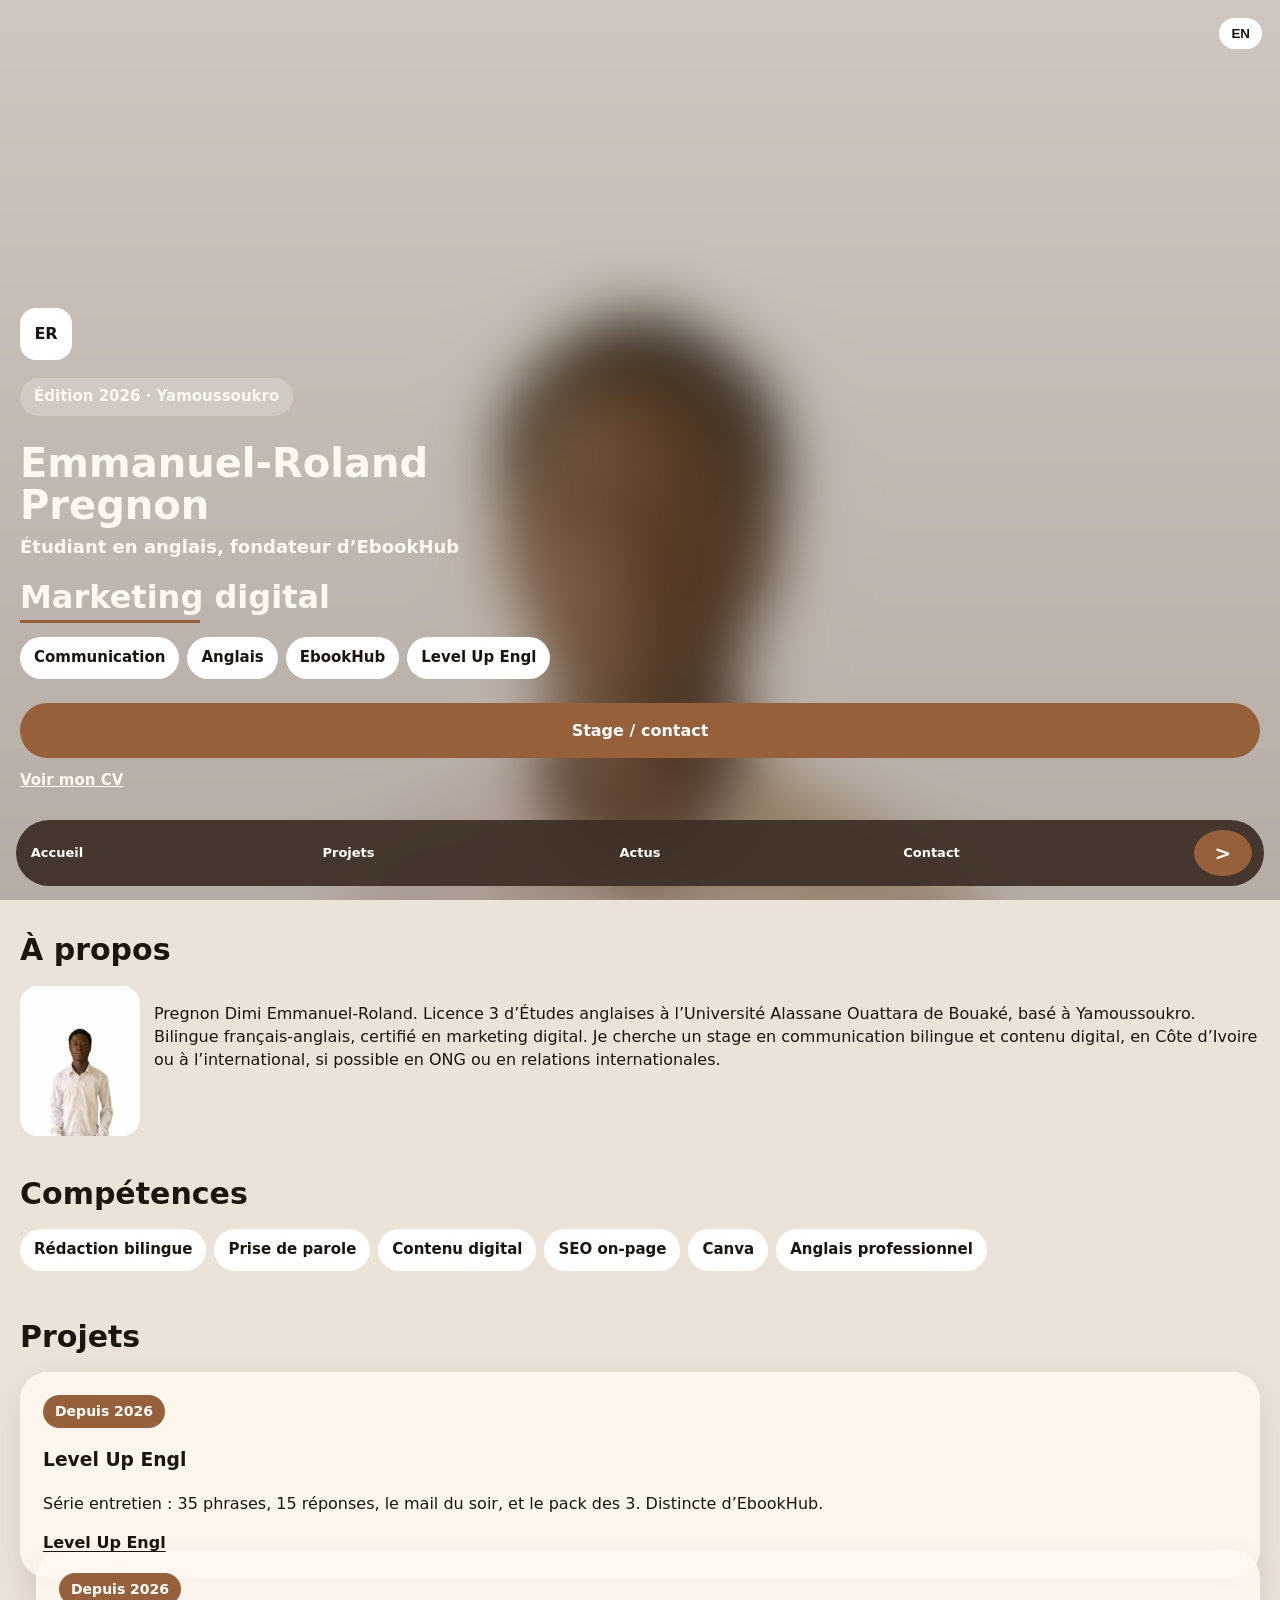
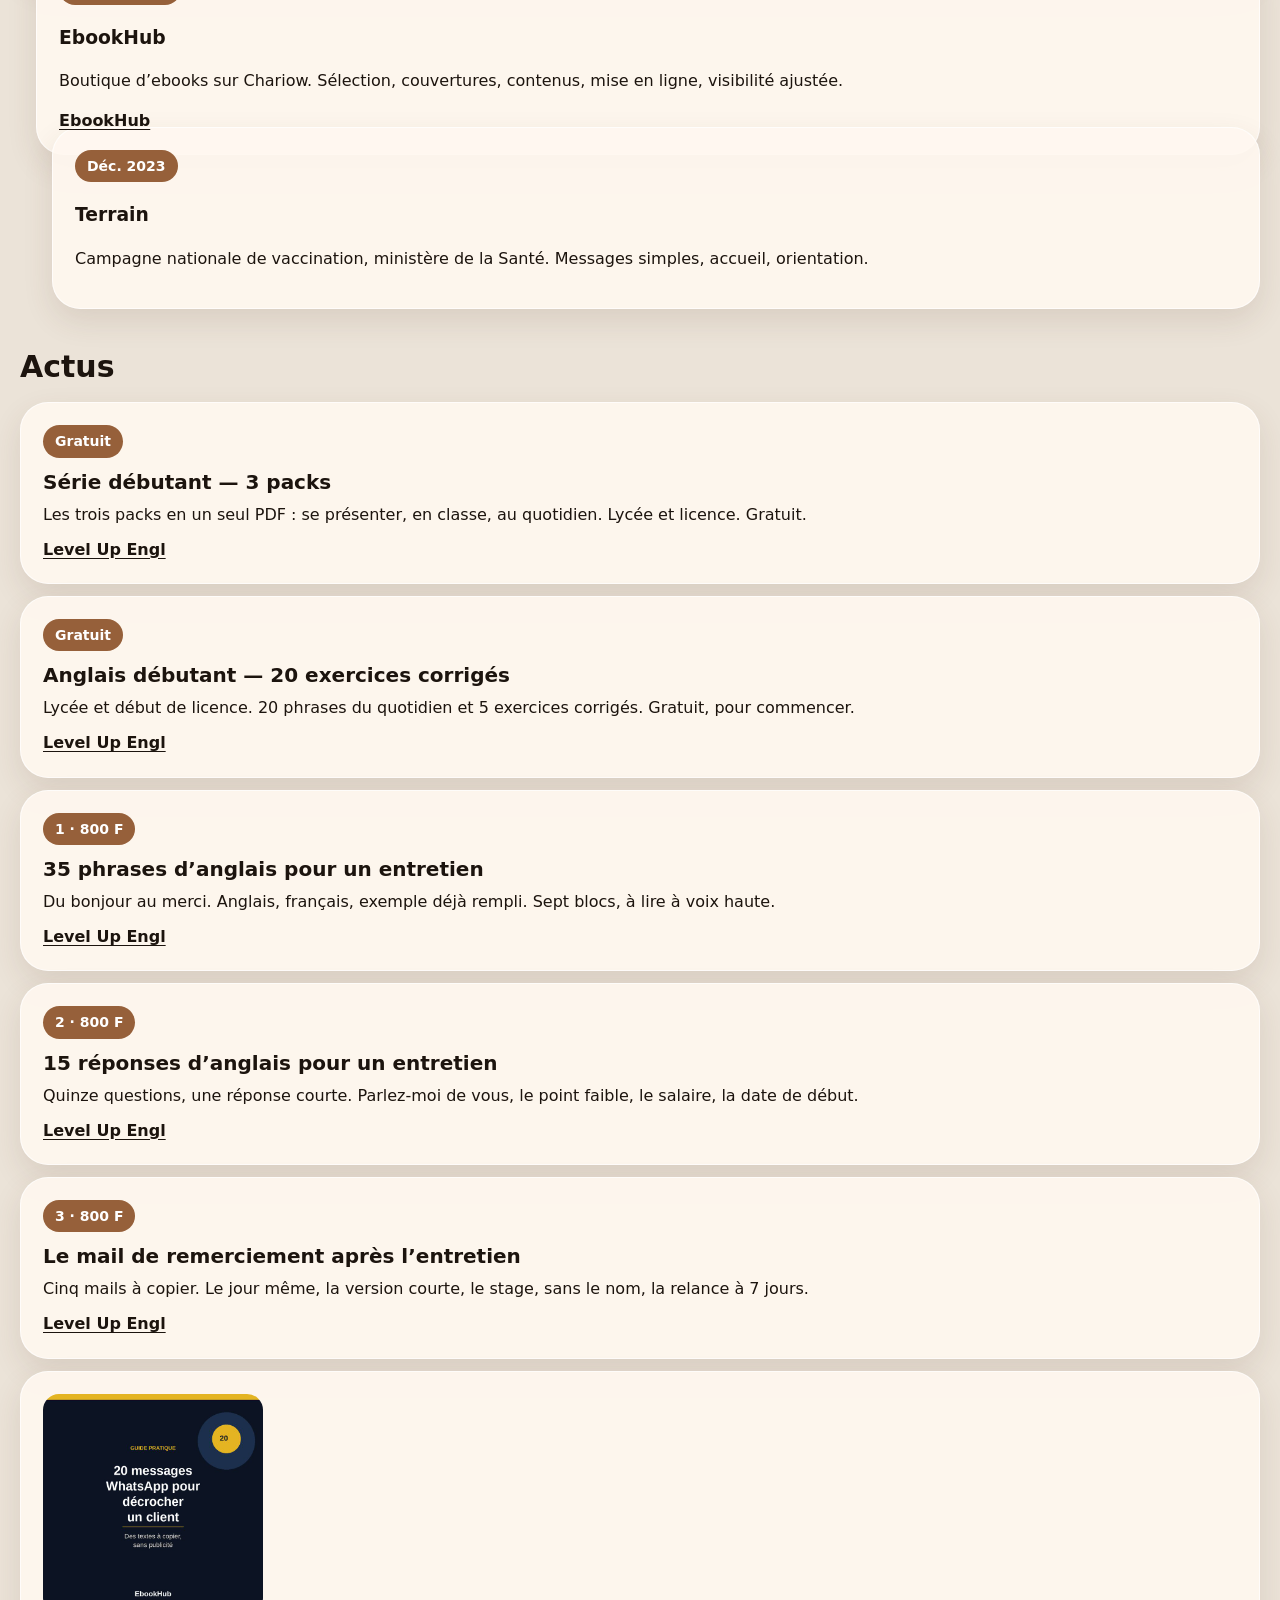
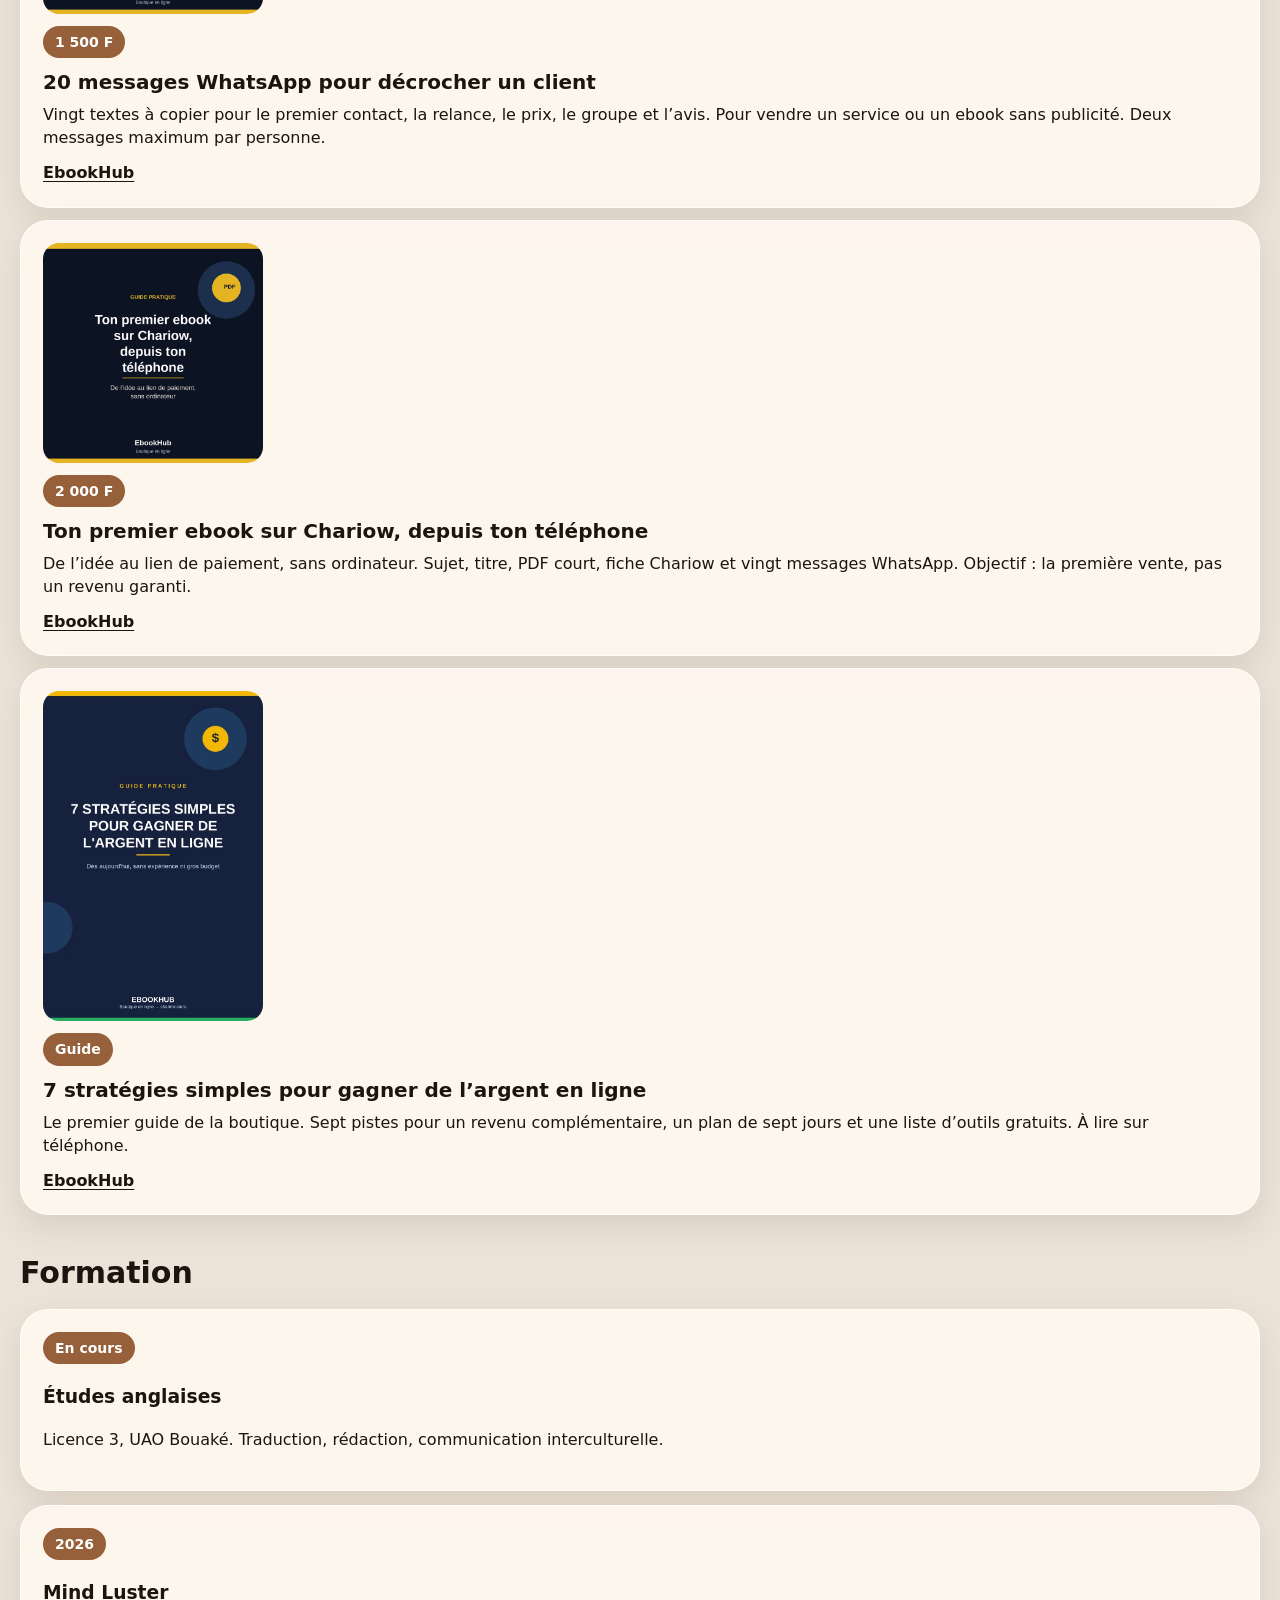
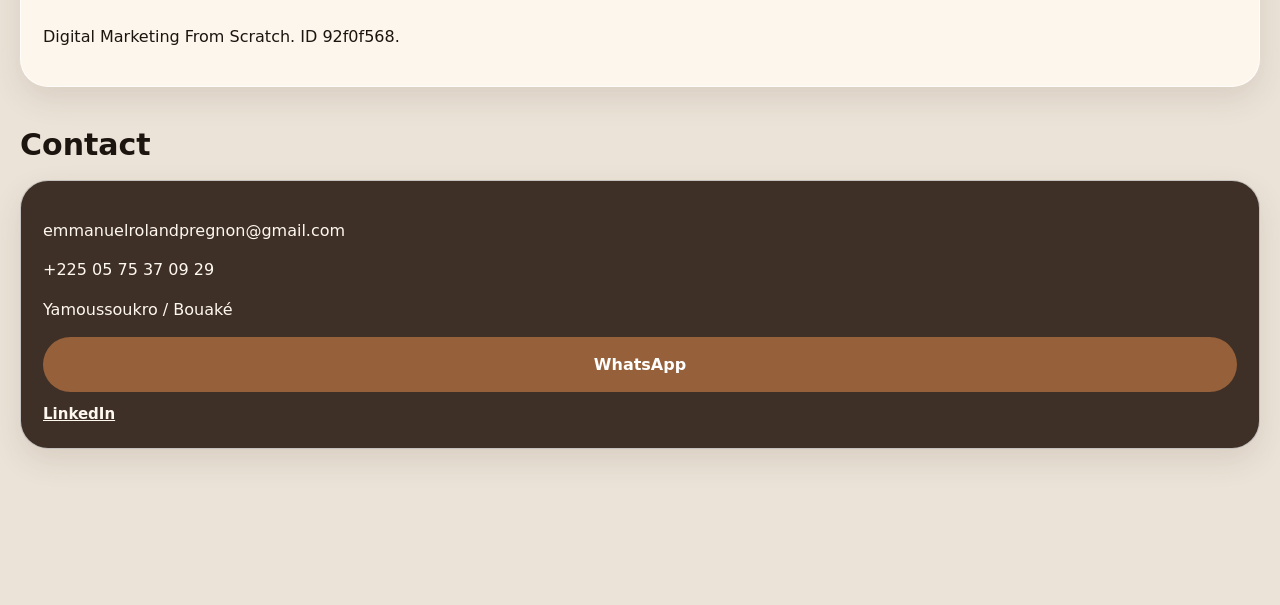
==== index.html @ 0d531776 "Carte de partage 1200x630 pour WhatsApp et LinkedIn." ====
<!DOCTYPE html>
<html lang="fr" data-lang="fr">
<head>
<meta charset="utf-8">
<meta name="viewport" content="width=device-width, initial-scale=1">
<title>Emmanuel-Roland Pregnon | Communication et marketing digital</title>
<meta name="description" content="Étudiant en anglais à Bouaké, basé à Yamoussoukro. Communication bilingue, marketing digital, EbookHub et Level Up Engl.">
<link rel="canonical" href="https://emmanuelrolandpregnon-design.github.io/">
<meta name="robots" content="index,follow">
<meta name="theme-color" content="#96603a">
<link rel="icon" href="favicon.svg" type="image/svg+xml">
<meta property="og:type" content="website">
<meta property="og:url" content="https://emmanuelrolandpregnon-design.github.io/">
<meta property="og:title" content="Emmanuel-Roland Pregnon | Communication et marketing digital">
<meta property="og:description" content="Étudiant en anglais, fondateur d’EbookHub. Level Up Engl, anglais pour l’entretien.">
<meta property="og:image" content="https://emmanuelrolandpregnon-design.github.io/media/og.jpg">
<meta property="og:image:width" content="1200">
<meta property="og:image:height" content="630">
<meta name="twitter:card" content="summary_large_image">
<meta name="twitter:title" content="Emmanuel-Roland Pregnon | Communication et marketing digital">
<meta name="twitter:description" content="Étudiant en anglais, fondateur d’EbookHub. Level Up Engl, anglais pour l’entretien.">
<meta name="twitter:image" content="https://emmanuelrolandpregnon-design.github.io/media/og.jpg">
<link rel="preload" as="image" href="media/hero.webp">
<style>
:root{--ink:#1c140e;--cream:#fff8f0;--paper:#ebe3d8;--copper:#96603a;--glass:rgba(255,248,240,.9)}
*{box-sizing:border-box}
html{scroll-behavior:smooth}
body{margin:0;font-family:system-ui,sans-serif;background:var(--paper);color:var(--ink);line-height:1.45}
img{max-width:100%;display:block}
a{color:inherit}
.hero{min-height:100svh;position:relative;display:flex;align-items:flex-end;padding:28px 20px 108px;color:var(--cream);overflow:hidden}
.hero-bg{position:absolute;inset:0;background:url(media/hero.webp) center 20%/cover no-repeat;filter:blur(10px);transform:scale(1.08)}
.hero-bg:after{content:"";position:absolute;inset:0;background:linear-gradient(180deg,rgba(120,96,74,.35),rgba(90,70,54,.45))}
.hero-inner{position:relative;z-index:1;width:100%}
.mark{width:52px;height:52px;border-radius:16px;background:#fff;color:var(--ink);display:grid;place-items:center;font-weight:700}
.kicker{display:inline-block;margin:18px 0;padding:8px 14px;border-radius:999px;background:rgba(255,255,255,.22);font-size:15px;font-weight:650}
h1{font-size:40px;line-height:1.05;margin:8px 0}
.sub{font-size:18px;font-weight:650;margin:8px 0 0}
.word{font-size:32px;font-weight:750;min-height:42px;margin:14px 0}
.chips{display:flex;gap:8px;overflow:auto;padding-bottom:8px}
.chip{background:#fff;color:var(--ink);border-radius:999px;padding:10px 14px;font-size:15px;font-weight:700;white-space:nowrap}
.actions{display:flex;gap:10px;margin-top:16px}
.btn{flex:1;text-align:center;text-decoration:none;border-radius:999px;padding:16px 12px;font-weight:750;font-size:16px}
.btn-copper{background:var(--copper);color:#fff}
.btn-white{background:#fff;color:var(--ink)}
.quiet{display:inline-block;margin-top:12px;color:inherit;font-weight:650;font-size:15px}
.nav{position:fixed;left:16px;right:16px;bottom:14px;z-index:5;display:flex;align-items:center;justify-content:space-between;background:rgba(62,48,38,.94);color:#fff;border-radius:999px;padding:10px 12px}
.nav a{color:#fff;text-decoration:none;font-size:13px;font-weight:700;text-align:center;min-width:58px}
.nav .go{width:46px;height:46px;border-radius:50%;background:var(--copper);display:grid;place-items:center;color:#fff;text-decoration:none;font-size:20px}
main{padding:28px 20px 120px}
section{margin-bottom:36px}
h2{font-size:30px;margin:0 0 14px}
.about{display:grid;grid-template-columns:120px 1fr;gap:14px;align-items:start}
.about img{width:120px;height:150px;object-fit:cover;object-position:center top;border-radius:18px;background:#fff}
.card{background:var(--glass);border:1px solid rgba(255,255,255,.7);border-radius:28px;padding:22px;box-shadow:0 12px 30px rgba(90,60,40,.12);margin-top:14px}
.tag{display:inline-block;background:var(--copper);color:#fff;border-radius:999px;padding:6px 12px;font-size:14px;font-weight:700}
.stack{position:relative}
.stack .card:nth-child(2){margin-top:-28px;margin-left:16px}
.stack .card:nth-child(3){margin-top:-28px;margin-left:32px}
.lang{position:absolute;top:18px;right:18px;z-index:2;background:#fff;color:var(--ink);border:0;border-radius:999px;padding:8px 12px;font-weight:750}
.en{display:none}
[data-lang="en"] .fr{display:none}
[data-lang="en"] .en{display:inline}
.news{display:flex;flex-direction:column;gap:12px}
.news article{margin-top:0}
.news h3{margin:10px 0 6px;font-size:20px}
.news p{margin:0 0 12px}
.news img{width:100%;max-width:220px;border-radius:16px;margin-bottom:12px}
.price{font-weight:750}
.link{font-weight:750;text-underline-offset:3px}
@media (prefers-reduced-motion:no-preference){
.rise{animation:rise .9s ease both}
.d1{animation-delay:.15s}.d2{animation-delay:.4s}.d3{animation-delay:.7s}.d4{animation-delay:.95s}
.kicker{animation:float 3.2s ease-in-out infinite}
.word{animation:swap 9s infinite}
.word:after{content:"";display:block;height:3px;width:0;background:var(--copper);animation:line .9s .8s ease both}
@keyframes rise{from{opacity:0;transform:translateY(28px);filter:blur(6px)}to{opacity:1;transform:none;filter:none}}
@keyframes float{50%{transform:translateY(-6px)}}
@keyframes line{to{width:180px}}
@keyframes swap{0%,28%{content:normal} }
}
</style>
</head>
<body>
<button class="lang" type="button" id="lang">EN</button>
<header class="hero" id="accueil">
<div class="hero-bg"></div>
<div class="hero-inner">
<div class="mark">ER</div>
<p class="kicker rise">Édition 2026 · Yamoussoukro</p>
<h1 class="rise d1">Emmanuel-Roland<br>Pregnon</h1>
<p class="sub rise d2"><span class="fr">Étudiant en anglais, fondateur d’EbookHub</span><span class="en">English student, founder of EbookHub</span></p>
<p class="word rise d3" id="word">Communication</p>
<div class="chips rise d4">
<span class="chip">Communication</span><span class="chip">Anglais</span><span class="chip">EbookHub</span><span class="chip">Level Up Engl</span>
</div>
<div class="actions">
<a class="btn btn-copper" href="https://wa.me/2250575370929"><span class="fr">Stage / contact</span><span class="en">Internship / contact</span></a>
</div>
<a class="quiet" href="cv.pdf"><span class="fr">Voir mon CV</span><span class="en">See my CV</span></a>
</div>
</header>
<main>
<section id="apropos">
<h2><span class="fr">À propos</span><span class="en">About</span></h2>
<div class="about">
<img src="media/portrait.webp" alt="Emmanuel-Roland Pregnon">
<p><span class="fr">Pregnon Dimi Emmanuel-Roland. Licence 3 d’Études anglaises à l’Université Alassane Ouattara de Bouaké, basé à Yamoussoukro. Bilingue français-anglais, certifié en marketing digital. Je cherche un stage en communication bilingue et contenu digital, en Côte d’Ivoire ou à l’international, si possible en ONG ou en relations internationales.</span><span class="en">L3 English student at Alassane Ouattara University, Bouaké, based in Yamoussoukro. Bilingual in French and English, certified in digital marketing. Seeking an internship in bilingual communication and digital content, in Côte d’Ivoire or abroad, ideally with an NGO or in international relations.</span></p>
</div>
</section>
<section id="competences">
<h2><span class="fr">Compétences</span><span class="en">Skills</span></h2>
<div class="chips">
<span class="chip"><span class="fr">Rédaction bilingue</span><span class="en">Bilingual writing</span></span>
<span class="chip"><span class="fr">Prise de parole</span><span class="en">Public speaking</span></span>
<span class="chip"><span class="fr">Contenu digital</span><span class="en">Digital content</span></span>
<span class="chip">SEO on-page</span>
<span class="chip">Canva</span>
<span class="chip"><span class="fr">Anglais professionnel</span><span class="en">Professional English</span></span>
</div>
</section>
<section id="projets">
<h2><span class="fr">Projets</span><span class="en">Projects</span></h2>
<div class="stack">
<article class="card">
<span class="tag"><span class="fr">Depuis 2026</span><span class="en">Since 2026</span></span>
<h3>Level Up Engl</h3>
<p><span class="fr">Série entretien : 35 phrases, 15 réponses, le mail du soir, et le pack des 3. Distincte d’EbookHub.</span><span class="en">English shop on Chariow. Interview phrases, PDF books, exercises. Separate from EbookHub.</span></p>
<a class="link" href="https://qxziykmr.mychariow.shop">Level Up Engl</a>
</article>
<article class="card">
<span class="tag"><span class="fr">Depuis 2026</span><span class="en">Since 2026</span></span>
<h3>EbookHub</h3>
<p><span class="fr">Boutique d’ebooks sur Chariow. Sélection, couvertures, contenus, mise en ligne, visibilité ajustée.</span><span class="en">Ebook shop on Chariow. Selection, covers, content, publishing, and adjusted visibility.</span></p>
<a class="link" href="https://bfgwdjfx.mychariow.shop">EbookHub</a>
</article>
<article class="card">
<span class="tag"><span class="fr">Déc. 2023</span><span class="en">Dec. 2023</span></span>
<h3><span class="fr">Terrain</span><span class="en">Field work</span></h3>
<p><span class="fr">Campagne nationale de vaccination, ministère de la Santé. Messages simples, accueil, orientation.</span><span class="en">National vaccination campaign, Ministry of Health. Simple messages, welcome, and guidance.</span></p>
</article>
</div>
</section>
<section id="hub">
<h2><span class="fr">Actus</span><span class="en">News</span></h2>
<div class="news">
<article class="card">
<span class="tag">Gratuit</span>
<h3>Série débutant — 3 packs</h3>
<p><span class="fr">Les trois packs en un seul PDF : se présenter, en classe, au quotidien. Lycée et licence. Gratuit.</span><span class="en">The three packs in one PDF: introducing yourself, in class, everyday English. High school and university. Free.</span></p>
<a class="link" href="https://qxziykmr.mychariow.shop">Level Up Engl</a>
</article>
<article class="card">
<span class="tag">Gratuit</span>
<h3>Anglais débutant — 20 exercices corrigés</h3>
<p><span class="fr">Lycée et début de licence. 20 phrases du quotidien et 5 exercices corrigés. Gratuit, pour commencer.</span><span class="en">High school and early university. 20 everyday phrases and 5 corrected exercises. Free, to start.</span></p>
<a class="link" href="https://qxziykmr.mychariow.shop">Level Up Engl</a>
</article>
<article class="card">
<span class="tag">1 · 800 F</span>
<h3>35 phrases d’anglais pour un entretien</h3>
<p><span class="fr">Du bonjour au merci. Anglais, français, exemple déjà rempli. Sept blocs, à lire à voix haute.</span><span class="en">From hello to thank you. English, French, and a filled-in example. Seven blocks, to read aloud.</span></p>
<a class="link" href="https://qxziykmr.mychariow.shop">Level Up Engl</a>
</article>
<article class="card">
<span class="tag">2 · 800 F</span>
<h3>15 réponses d’anglais pour un entretien</h3>
<p><span class="fr">Quinze questions, une réponse courte. Parlez-moi de vous, le point faible, le salaire, la date de début.</span><span class="en">Fifteen questions, one short answer. Tell me about yourself, a weakness, salary, and a start date.</span></p>
<a class="link" href="https://qxziykmr.mychariow.shop">Level Up Engl</a>
</article>
<article class="card">
<span class="tag">3 · 800 F</span>
<h3>Le mail de remerciement après l’entretien</h3>
<p><span class="fr">Cinq mails à copier. Le jour même, la version courte, le stage, sans le nom, la relance à 7 jours.</span><span class="en">Five emails to copy. Same day, short version, internship, no name, follow-up after 7 days.</span></p>
<a class="link" href="https://qxziykmr.mychariow.shop">Level Up Engl</a>
</article>
<article class="card">
<img src="media/actus-messages.jpg" alt="Couverture : 20 messages WhatsApp pour décrocher un client">
<span class="tag">1 500 F</span>
<h3>20 messages WhatsApp pour décrocher un client</h3>
<p><span class="fr">Vingt textes à copier pour le premier contact, la relance, le prix, le groupe et l’avis. Pour vendre un service ou un ebook sans publicité. Deux messages maximum par personne.</span><span class="en">Twenty scripts to copy for the first contact, the follow-up, the price, the group post and the review. For selling a service or an ebook without ads. Two messages per person at most.</span></p>
<a class="link" href="https://bfgwdjfx.mychariow.shop">EbookHub</a>
</article>
<article class="card">
<img src="media/actus-chariow.jpg" alt="Couverture : Ton premier ebook sur Chariow, depuis ton téléphone">
<span class="tag">2 000 F</span>
<h3>Ton premier ebook sur Chariow, depuis ton téléphone</h3>
<p><span class="fr">De l’idée au lien de paiement, sans ordinateur. Sujet, titre, PDF court, fiche Chariow et vingt messages WhatsApp. Objectif : la première vente, pas un revenu garanti.</span><span class="en">From the idea to the payment link, without a computer. Topic, title, short PDF, Chariow page and twenty WhatsApp messages. Goal: the first sale, not a guaranteed income.</span></p>
<a class="link" href="https://bfgwdjfx.mychariow.shop">EbookHub</a>
</article>
<article class="card">
<img src="media/cover.webp" alt="Couverture : 7 stratégies simples pour gagner de l’argent en ligne">
<span class="tag"><span class="fr">Guide</span><span class="en">Guide</span></span>
<h3>7 stratégies simples pour gagner de l’argent en ligne</h3>
<p><span class="fr">Le premier guide de la boutique. Sept pistes pour un revenu complémentaire, un plan de sept jours et une liste d’outils gratuits. À lire sur téléphone.</span><span class="en">The shop’s first guide. Seven paths to a side income, a seven-day plan and a list of free tools. Made to read on a phone.</span></p>
<a class="link" href="https://bfgwdjfx.mychariow.shop">EbookHub</a>
</article>
</div></div>
</section>
<section id="formation">
<h2><span class="fr">Formation</span><span class="en">Education</span></h2>
<article class="card"><span class="tag"><span class="fr">En cours</span><span class="en">Ongoing</span></span><h3><span class="fr">Études anglaises</span><span class="en">English studies</span></h3><p><span class="fr">Licence 3, UAO Bouaké. Traduction, rédaction, communication interculturelle.</span><span class="en">L3, UAO Bouaké. Translation, writing, intercultural communication.</span></p></article>
<article class="card"><span class="tag">2026</span><h3>Mind Luster</h3><p>Digital Marketing From Scratch. ID 92f0f568.</p></article>
</section>
<section id="contact">
<h2>Contact</h2>
<article class="card" style="background:#3e3026;color:#fff8f0">
<p>emmanuelrolandpregnon@gmail.com</p>
<p>+225 05 75 37 09 29</p>
<p>Yamoussoukro / Bouaké</p>
<div class="actions">
<a class="btn btn-copper" href="https://wa.me/2250575370929">WhatsApp</a>
</div>
<a class="quiet" href="https://www.linkedin.com/in/emmanuel-roland-pregnon-a25211440">LinkedIn</a>
</article>
</section>
</main>
<nav class="nav">
<a href="#accueil"><span class="fr">Accueil</span><span class="en">Home</span></a>
<a href="#projets"><span class="fr">Projets</span><span class="en">Projects</span></a>
<a href="#hub"><span class="fr">Actus</span><span class="en">News</span></a>
<a href="#contact">Contact</a>
<a class="go" href="https://wa.me/2250575370929" aria-label="WhatsApp">></a>
</nav>
<script>
const words=["Communication","Marketing digital","Level Up Engl"];
let i=0;
const el=document.getElementById("word");
if(!matchMedia("(prefers-reduced-motion: reduce)").matches){
setInterval(()=>{i=(i+1)%words.length;el.style.opacity=0;el.style.transform="translateY(18px)";setTimeout(()=>{el.textContent=words[i];el.style.opacity=1;el.style.transform="none"},280)},2400);
}
document.getElementById("lang").onclick=()=>{
const en=document.documentElement.dataset.lang==="en";
document.documentElement.dataset.lang=en?"fr":"en";
document.documentElement.lang=en?"fr":"en";
document.getElementById("lang").textContent=en?"EN":"FR";
};
</script>
</body>
</html>
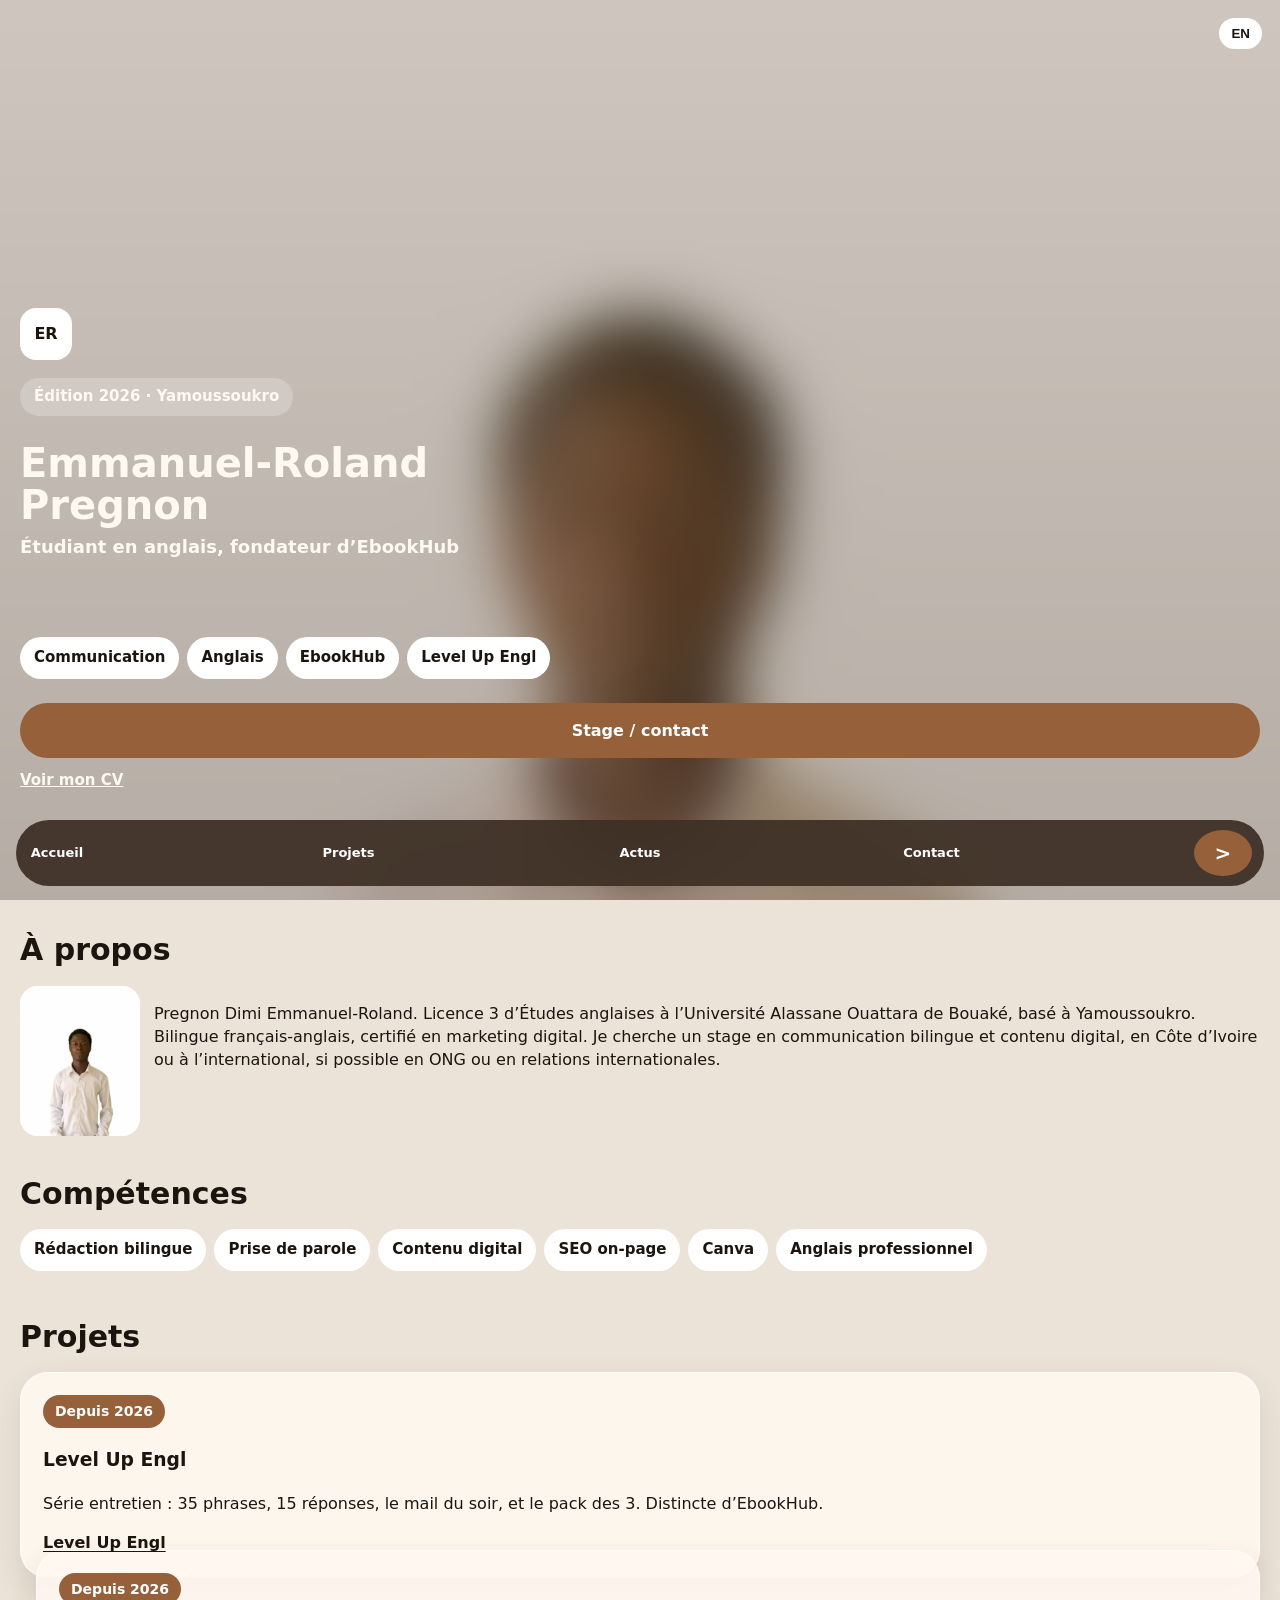
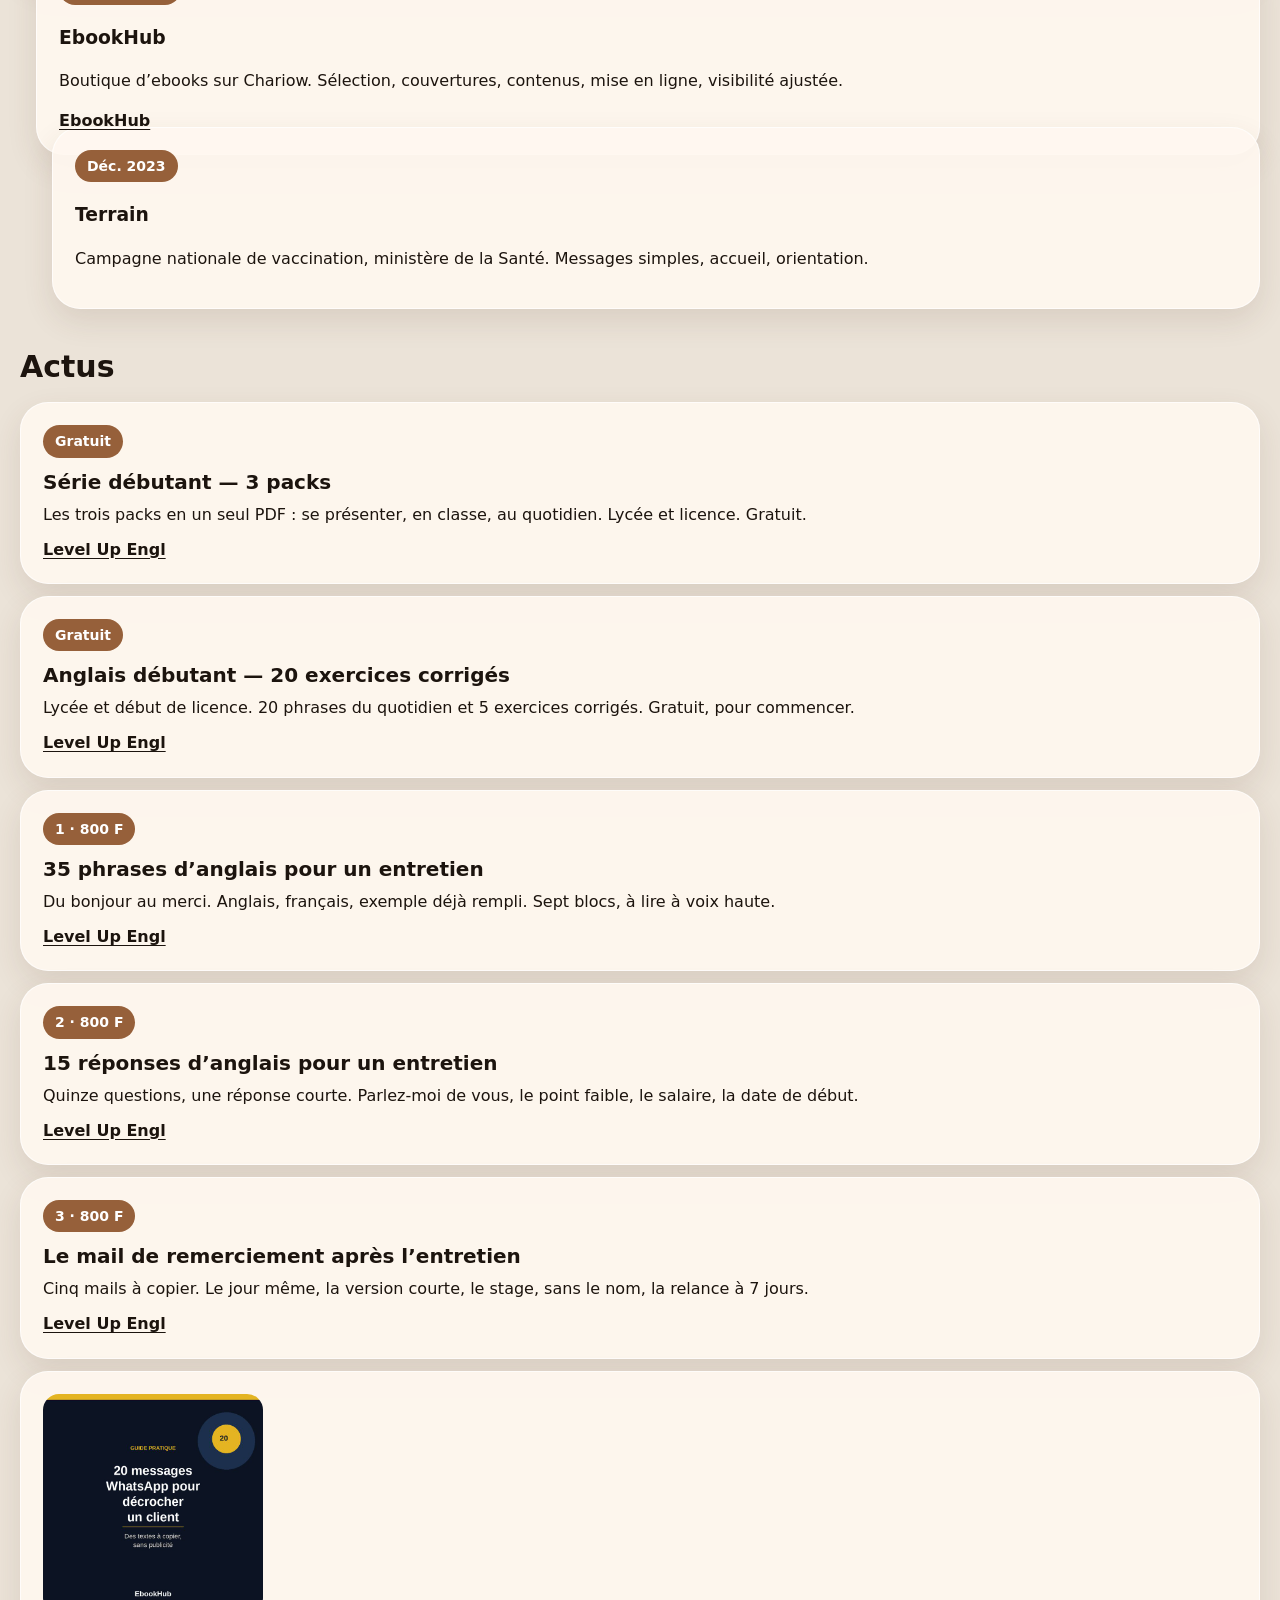
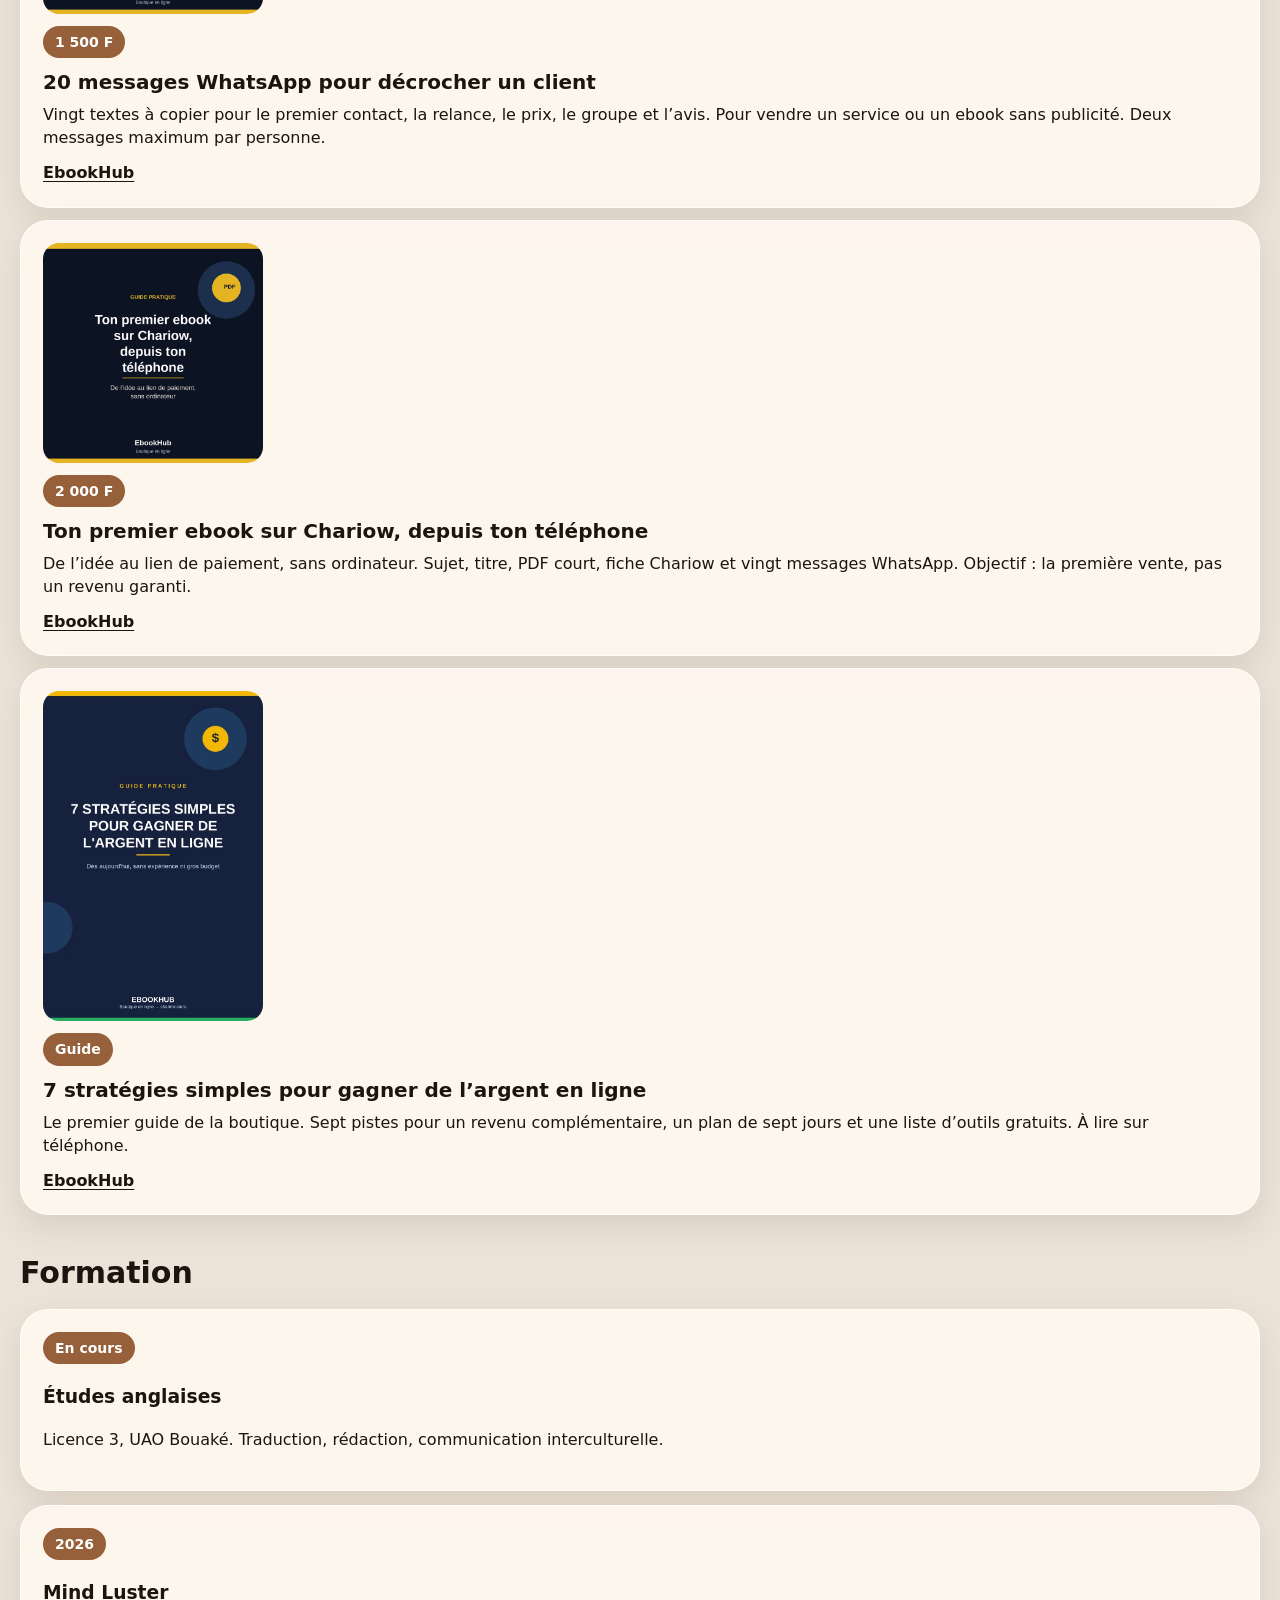
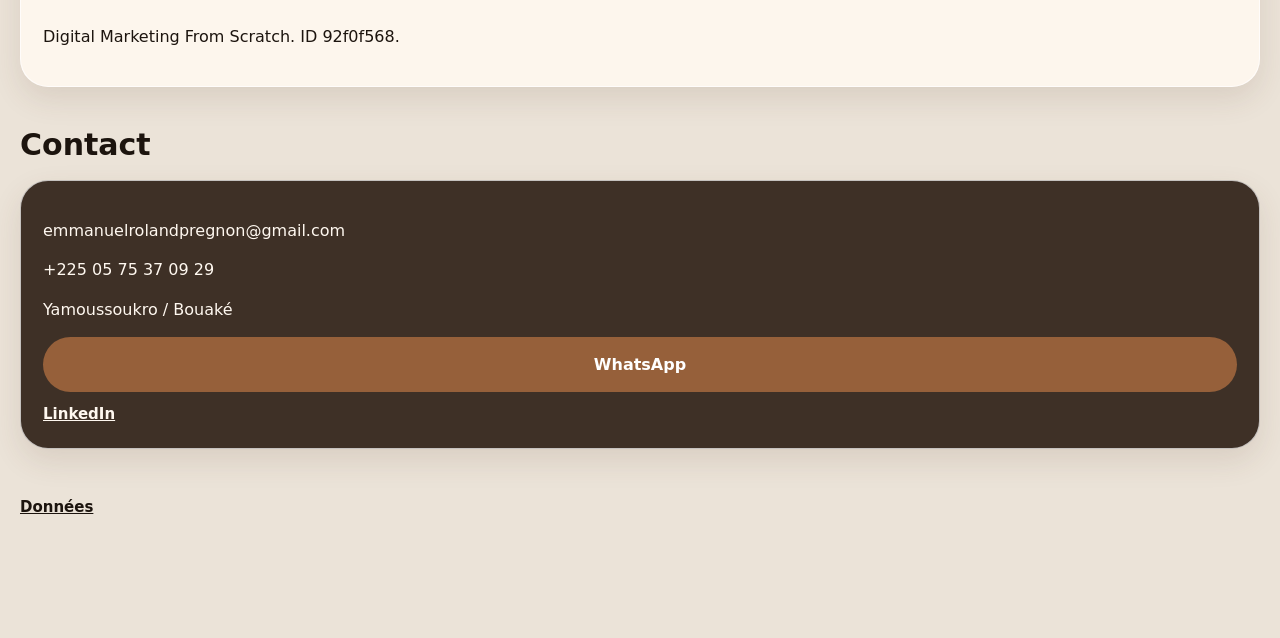
==== commit e185fa92: "Ajoute une page Données courte, sans cookie ni revente." ====
--- a/index.html
+++ b/index.html
@@ -214,6 +214,7 @@
 <a class="quiet" href="https://www.linkedin.com/in/emmanuel-roland-pregnon-a25211440">LinkedIn</a>
 </article>
 </section>
+<p style="margin:28px 0 0"><a class="quiet" href="donnees.html"><span class="fr">Données</span><span class="en">Data</span></a></p>
 </main>
 <nav class="nav">
 <a href="#accueil"><span class="fr">Accueil</span><span class="en">Home</span></a>
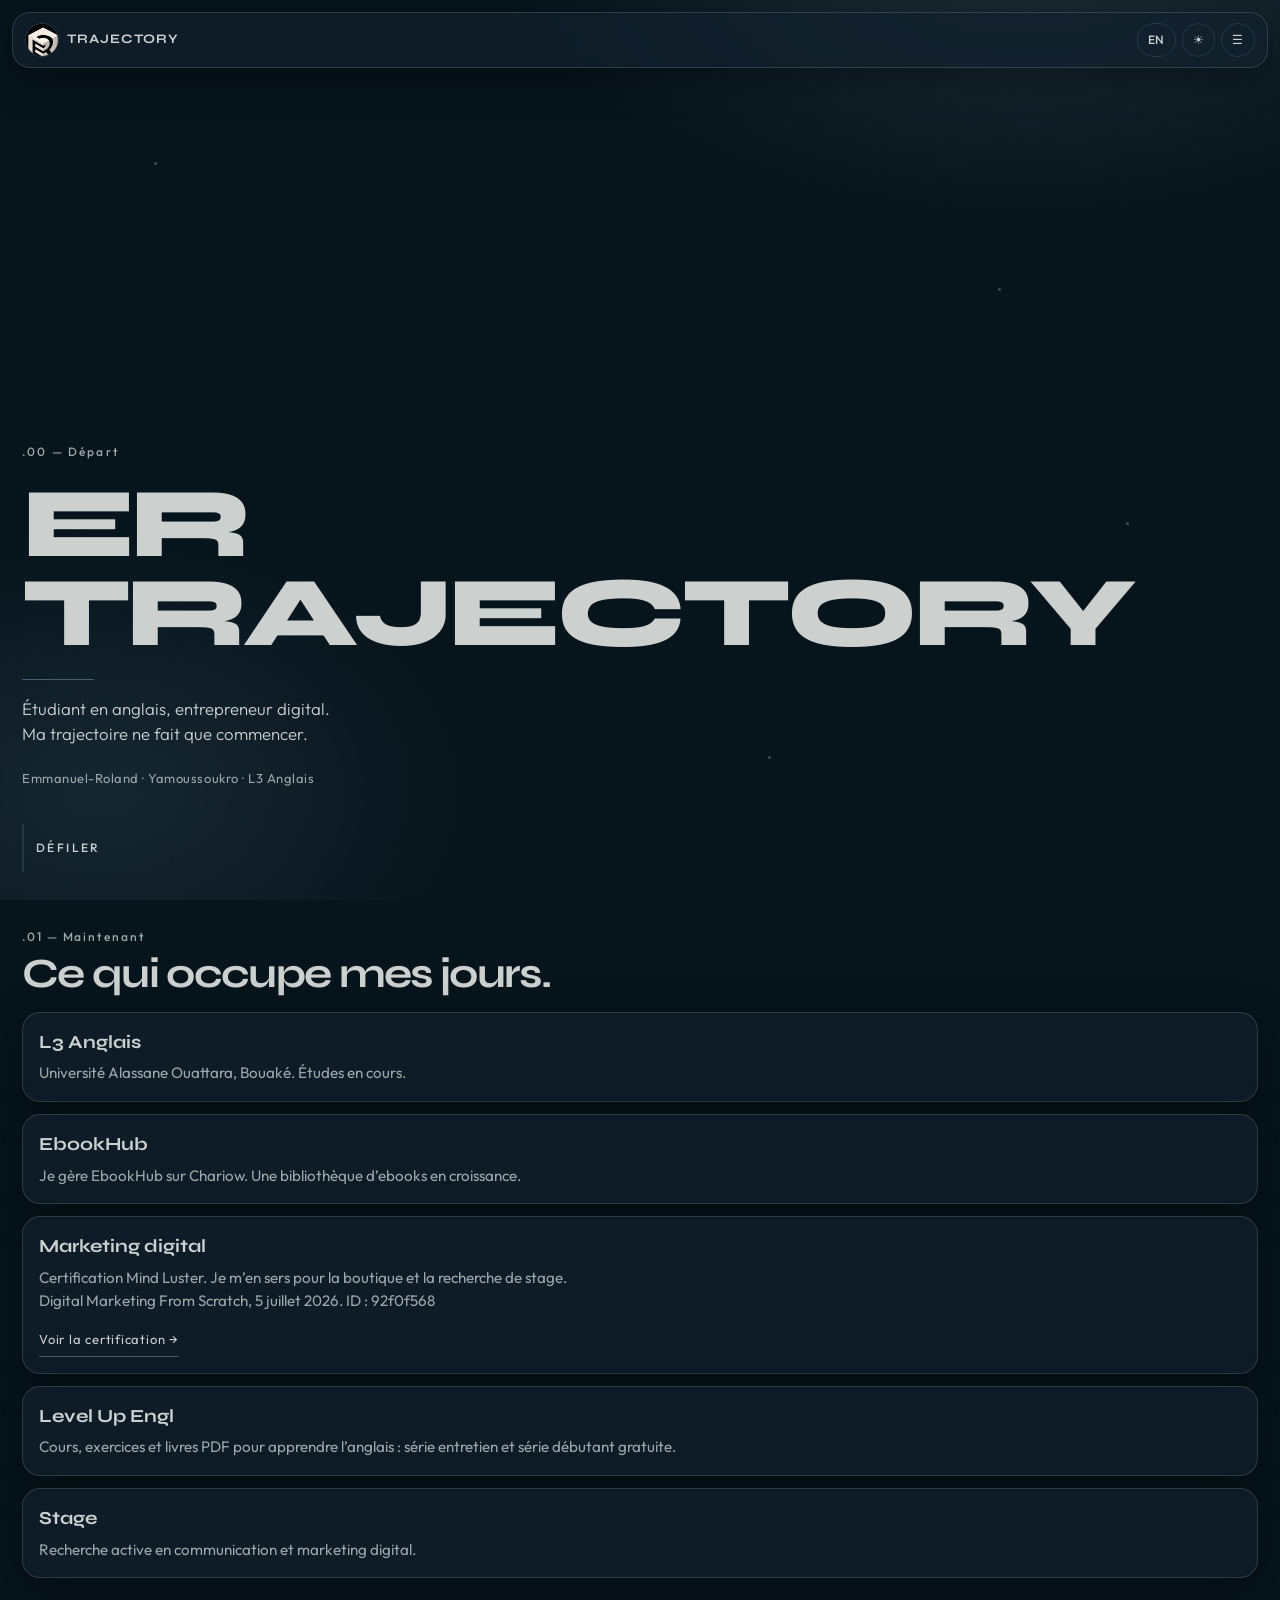
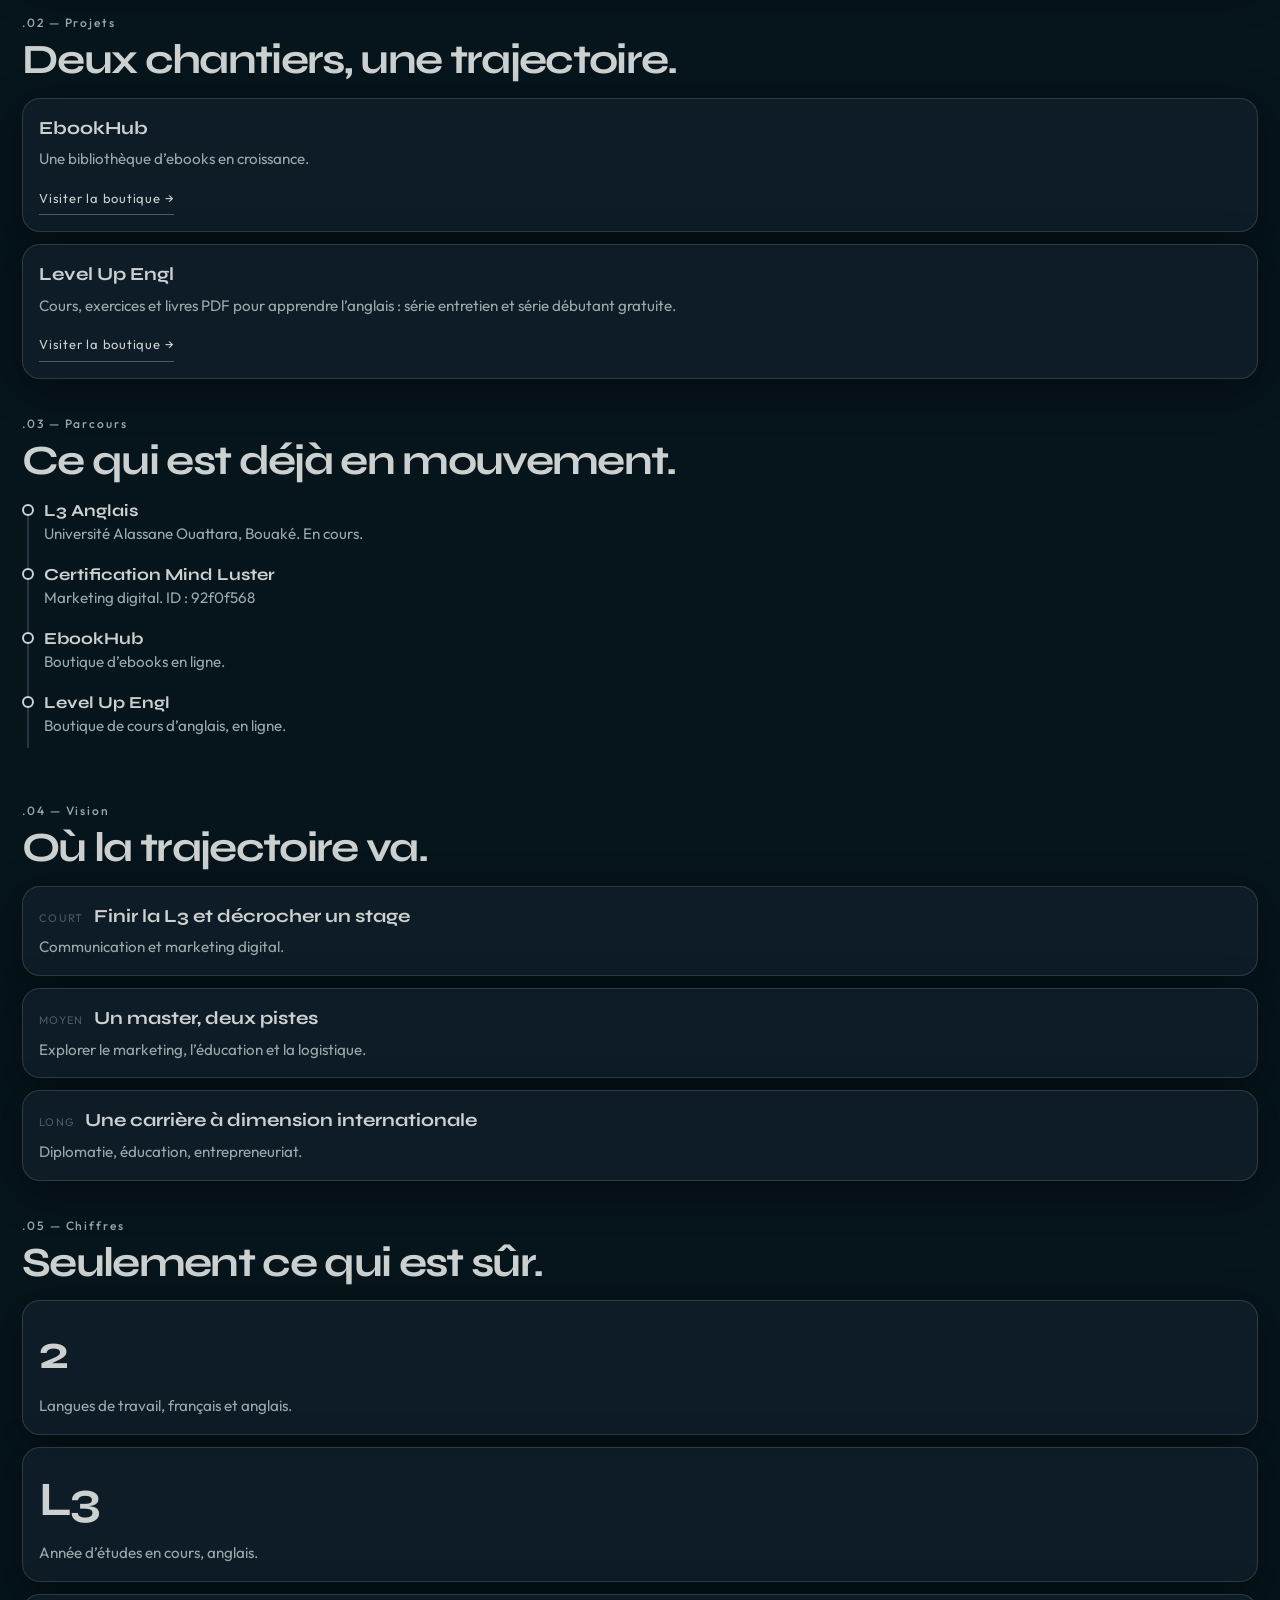
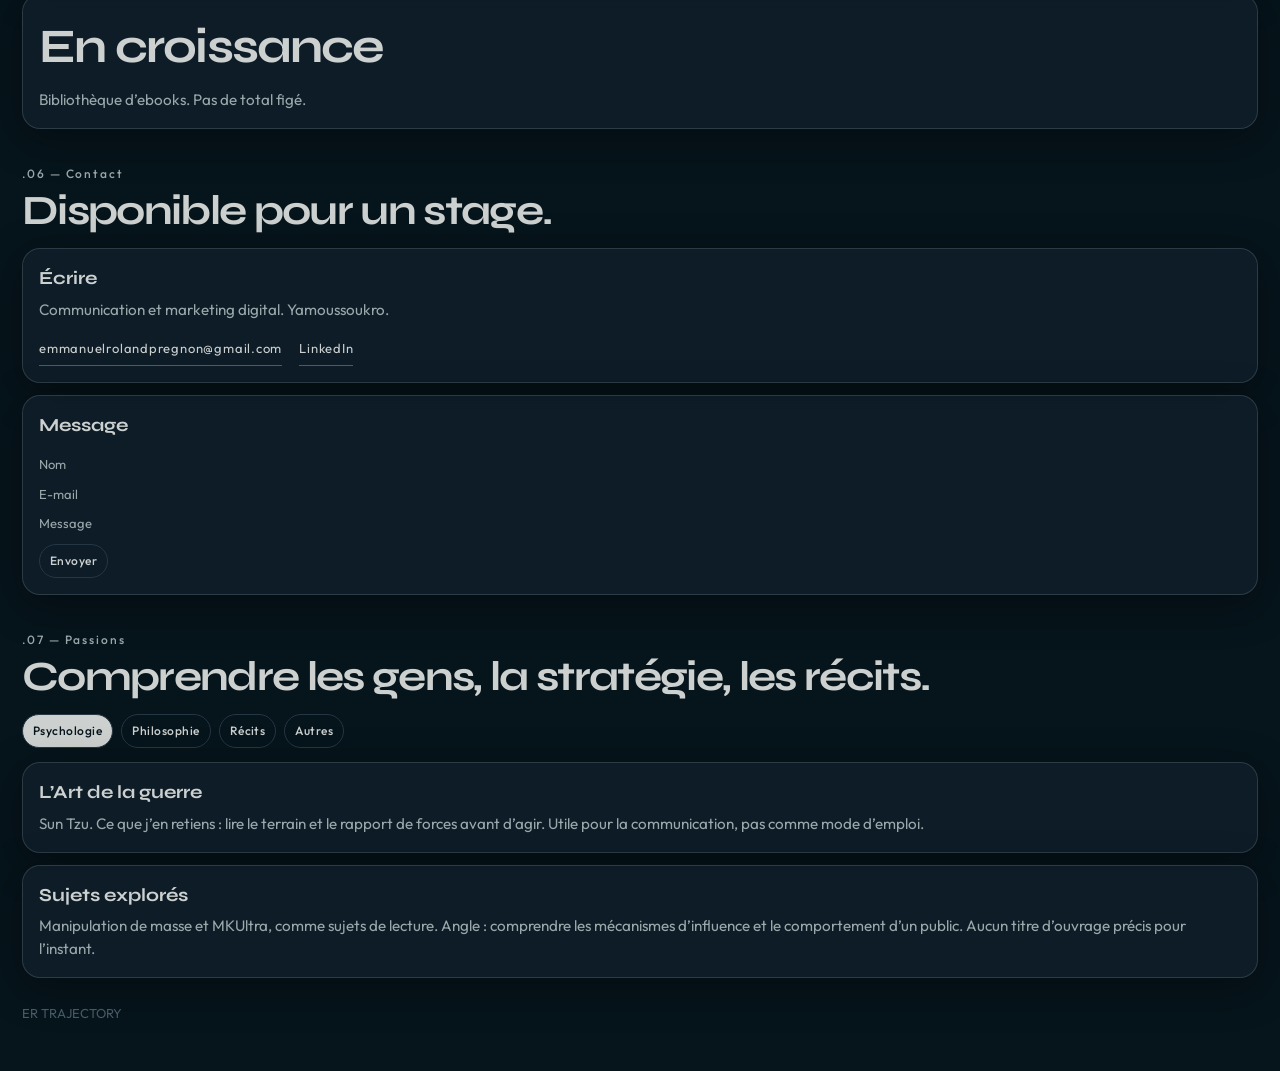
==== commit 1dc9d9fa: "Add files via upload" ====
--- a/index.html
+++ b/index.html
@@ -1,241 +1,735 @@
 <!DOCTYPE html>
-<html lang="fr" data-lang="fr">
+<html lang="fr" data-theme="dark">
 <head>
-<meta charset="utf-8">
-<meta name="viewport" content="width=device-width, initial-scale=1">
-<title>Emmanuel-Roland Pregnon | Communication et marketing digital</title>
-<meta name="description" content="Étudiant en anglais à Bouaké, basé à Yamoussoukro. Communication bilingue, marketing digital, EbookHub et Level Up Engl.">
-<link rel="canonical" href="https://emmanuelrolandpregnon-design.github.io/">
-<meta name="robots" content="index,follow">
-<meta name="theme-color" content="#96603a">
-<link rel="icon" href="favicon.svg" type="image/svg+xml">
-<meta property="og:type" content="website">
-<meta property="og:url" content="https://emmanuelrolandpregnon-design.github.io/">
-<meta property="og:title" content="Emmanuel-Roland Pregnon | Communication et marketing digital">
-<meta property="og:description" content="Étudiant en anglais, fondateur d’EbookHub. Level Up Engl, anglais pour l’entretien.">
-<meta property="og:image" content="https://emmanuelrolandpregnon-design.github.io/media/og.jpg">
-<meta property="og:image:width" content="1200">
-<meta property="og:image:height" content="630">
-<meta name="twitter:card" content="summary_large_image">
-<meta name="twitter:title" content="Emmanuel-Roland Pregnon | Communication et marketing digital">
-<meta name="twitter:description" content="Étudiant en anglais, fondateur d’EbookHub. Level Up Engl, anglais pour l’entretien.">
-<meta name="twitter:image" content="https://emmanuelrolandpregnon-design.github.io/media/og.jpg">
-<link rel="preload" as="image" href="media/hero.webp">
+  <meta charset="UTF-8">
+  <meta name="viewport" content="width=device-width, initial-scale=1, viewport-fit=cover">
+  <meta name="theme-color" content="#06141B">
+  <title>ER TRAJECTORY — Emmanuel-Roland Pregnon | L3 Anglais &amp; Entrepreneur digital</title>
+  <meta name="description" content="Emmanuel-Roland Pregnon — étudiant en L3 Anglais à l’Université Alassane Ouattara, entrepreneur digital à Yamoussoukro. EbookHub, marketing digital, recherche de stage.">
+
+  <!-- Open Graph -->
+  <meta property="og:type" content="website">
+  <meta property="og:url" content="https://emmanuelrolandpregnon-design.github.io/trajectory/">
+  <meta property="og:title" content="ER TRAJECTORY — Emmanuel-Roland Pregnon">
+  <meta property="og:description" content="Étudiant en anglais · Entrepreneur digital · Yamoussoukro">
+  <meta property="og:image" content="https://emmanuelrolandpregnon-design.github.io/trajectory/og-image.png">
+  <meta property="og:image:width" content="1200">
+  <meta property="og:image:height" content="630">
+  <meta property="og:locale" content="fr_FR">
+
+  <!-- Twitter -->
+  <meta name="twitter:card" content="summary_large_image">
+  <meta name="twitter:title" content="ER TRAJECTORY — Emmanuel-Roland Pregnon">
+  <meta name="twitter:description" content="Étudiant en anglais · Entrepreneur digital · Yamoussoukro">
+  <meta name="twitter:image" content="https://emmanuelrolandpregnon-design.github.io/trajectory/og-image.png">
+
+  <!-- Favicon -->
+  <link rel="icon" href="data:image/svg+xml,%3Csvg%20xmlns%3D%22http%3A%2F%2Fwww.w3.org%2F2000%2Fsvg%22%20viewBox%3D%220%200%2064%2064%22%3E%3Crect%20width%3D%2264%22%20height%3D%2264%22%20rx%3D%2212%22%20fill%3D%22%2306141B%22%2F%3E%3Ctext%20x%3D%2232%22%20y%3D%2242%22%20text-anchor%3D%22middle%22%20font-family%3D%22system-ui%2Csans-serif%22%20font-size%3D%2226%22%20font-weight%3D%22700%22%20fill%3D%22%23CCD0CF%22%3EER%3C%2Ftext%3E%3C%2Fsvg%3E" type="image/svg+xml">
+  <link rel="apple-touch-icon" href="https://emmanuelrolandpregnon-design.github.io/trajectory/apple-touch-icon.png">
+
+  <link rel="preconnect" href="https://fonts.googleapis.com">
+  <link rel="preconnect" href="https://fonts.gstatic.com" crossorigin>
+  <link href="https://fonts.googleapis.com/css2?family=Outfit:wght@300;400;500;600&amp;family=Syne:wght@600;700;800&amp;display=swap" rel="stylesheet">
 <style>
-:root{--ink:#1c140e;--cream:#fff8f0;--paper:#ebe3d8;--copper:#96603a;--glass:rgba(255,248,240,.9)}
-*{box-sizing:border-box}
-html{scroll-behavior:smooth}
-body{margin:0;font-family:system-ui,sans-serif;background:var(--paper);color:var(--ink);line-height:1.45}
-img{max-width:100%;display:block}
-a{color:inherit}
-.hero{min-height:100svh;position:relative;display:flex;align-items:flex-end;padding:28px 20px 108px;color:var(--cream);overflow:hidden}
-.hero-bg{position:absolute;inset:0;background:url(media/hero.webp) center 20%/cover no-repeat;filter:blur(10px);transform:scale(1.08)}
-.hero-bg:after{content:"";position:absolute;inset:0;background:linear-gradient(180deg,rgba(120,96,74,.35),rgba(90,70,54,.45))}
-.hero-inner{position:relative;z-index:1;width:100%}
-.mark{width:52px;height:52px;border-radius:16px;background:#fff;color:var(--ink);display:grid;place-items:center;font-weight:700}
-.kicker{display:inline-block;margin:18px 0;padding:8px 14px;border-radius:999px;background:rgba(255,255,255,.22);font-size:15px;font-weight:650}
-h1{font-size:40px;line-height:1.05;margin:8px 0}
-.sub{font-size:18px;font-weight:650;margin:8px 0 0}
-.word{font-size:32px;font-weight:750;min-height:42px;margin:14px 0}
-.chips{display:flex;gap:8px;overflow:auto;padding-bottom:8px}
-.chip{background:#fff;color:var(--ink);border-radius:999px;padding:10px 14px;font-size:15px;font-weight:700;white-space:nowrap}
-.actions{display:flex;gap:10px;margin-top:16px}
-.btn{flex:1;text-align:center;text-decoration:none;border-radius:999px;padding:16px 12px;font-weight:750;font-size:16px}
-.btn-copper{background:var(--copper);color:#fff}
-.btn-white{background:#fff;color:var(--ink)}
-.quiet{display:inline-block;margin-top:12px;color:inherit;font-weight:650;font-size:15px}
-.nav{position:fixed;left:16px;right:16px;bottom:14px;z-index:5;display:flex;align-items:center;justify-content:space-between;background:rgba(62,48,38,.94);color:#fff;border-radius:999px;padding:10px 12px}
-.nav a{color:#fff;text-decoration:none;font-size:13px;font-weight:700;text-align:center;min-width:58px}
-.nav .go{width:46px;height:46px;border-radius:50%;background:var(--copper);display:grid;place-items:center;color:#fff;text-decoration:none;font-size:20px}
-main{padding:28px 20px 120px}
-section{margin-bottom:36px}
-h2{font-size:30px;margin:0 0 14px}
-.about{display:grid;grid-template-columns:120px 1fr;gap:14px;align-items:start}
-.about img{width:120px;height:150px;object-fit:cover;object-position:center top;border-radius:18px;background:#fff}
-.card{background:var(--glass);border:1px solid rgba(255,255,255,.7);border-radius:28px;padding:22px;box-shadow:0 12px 30px rgba(90,60,40,.12);margin-top:14px}
-.tag{display:inline-block;background:var(--copper);color:#fff;border-radius:999px;padding:6px 12px;font-size:14px;font-weight:700}
-.stack{position:relative}
-.stack .card:nth-child(2){margin-top:-28px;margin-left:16px}
-.stack .card:nth-child(3){margin-top:-28px;margin-left:32px}
-.lang{position:absolute;top:18px;right:18px;z-index:2;background:#fff;color:var(--ink);border:0;border-radius:999px;padding:8px 12px;font-weight:750}
-.en{display:none}
-[data-lang="en"] .fr{display:none}
-[data-lang="en"] .en{display:inline}
-.news{display:flex;flex-direction:column;gap:12px}
-.news article{margin-top:0}
-.news h3{margin:10px 0 6px;font-size:20px}
-.news p{margin:0 0 12px}
-.news img{width:100%;max-width:220px;border-radius:16px;margin-bottom:12px}
-.price{font-weight:750}
-.link{font-weight:750;text-underline-offset:3px}
-@media (prefers-reduced-motion:no-preference){
-.rise{animation:rise .9s ease both}
-.d1{animation-delay:.15s}.d2{animation-delay:.4s}.d3{animation-delay:.7s}.d4{animation-delay:.95s}
-.kicker{animation:float 3.2s ease-in-out infinite}
-.word{animation:swap 9s infinite}
-.word:after{content:"";display:block;height:3px;width:0;background:var(--copper);animation:line .9s .8s ease both}
-@keyframes rise{from{opacity:0;transform:translateY(28px);filter:blur(6px)}to{opacity:1;transform:none;filter:none}}
-@keyframes float{50%{transform:translateY(-6px)}}
-@keyframes line{to{width:180px}}
-@keyframes swap{0%,28%{content:normal} }
-}
-</style>
+    :root {
+      --bg: #06141B;
+      --bg-2: #11212D;
+      --line: #253745;
+      --muted: #4A5C6A;
+      --text-dim: #9BA8AB;
+      --text: #CCD0CF;
+      --glass: rgba(17, 33, 45, 0.72);
+      --shadow: 0 10px 40px rgba(0, 0, 0, 0.35);
+      --veil: rgba(6, 20, 27, 0.5);
+      --spot-a: rgba(74, 92, 106, 0.4);
+      --spot-b: rgba(37, 55, 69, 0.55);
+      --hero: clamp(2.15rem, 9.6vw, 6.2rem);
+    }
+    html[data-theme="light"] {
+      --bg: #E7EEF0;
+      --bg-2: #F7FBFC;
+      --line: #C5D0D4;
+      --muted: #5E727A;
+      --text-dim: #3E555D;
+      --text: #11212D;
+      --glass: rgba(247, 251, 252, 0.82);
+      --shadow: 0 10px 30px rgba(17, 33, 45, 0.1);
+      --veil: rgba(198, 214, 218, 0.45);
+      --spot-a: rgba(255, 255, 255, 0.95);
+      --spot-b: rgba(188, 214, 216, 0.55);
+    }
+    * { box-sizing: border-box; margin: 0; padding: 0; }
+    html { scroll-behavior: smooth; }
+    body {
+      min-height: 100vh;
+      background: var(--bg);
+      color: var(--text);
+      font-family: Outfit, sans-serif;
+      font-weight: 400;
+      line-height: 1.5;
+      overflow-x: hidden;
+    }
+    .progress {
+      position: fixed;
+      top: 0; left: 0;
+      height: 2px;
+      width: 0;
+      background: var(--text);
+      z-index: 40;
+    }
+    .bg {
+      position: fixed;
+      inset: 0;
+      z-index: 0;
+      pointer-events: none;
+      background:
+        radial-gradient(900px 520px at var(--x, 80%) var(--y, -10%), var(--spot-a), transparent 60%),
+        radial-gradient(700px 480px at 8% 88%, var(--spot-b), transparent 55%),
+        var(--bg);
+      animation: shift 18s ease-in-out infinite alternate;
+    }
+    @keyframes shift {
+      from { --x: 72%; --y: -8%; }
+      to { --x: 96%; --y: 18%; }
+    }
+    @property --x { syntax: "<percentage>"; inherits: false; initial-value: 80%; }
+    @property --y { syntax: "<percentage>"; inherits: false; initial-value: -10%; }
+    .bg span {
+      position: absolute;
+      width: 3px; height: 3px;
+      border-radius: 50%;
+      background: var(--text-dim);
+      opacity: 0.4;
+      animation: drift 14s linear infinite;
+    }
+    .bg span:nth-child(1) { top: 18%; left: 12%; animation-duration: 16s; }
+    .bg span:nth-child(2) { top: 32%; left: 78%; animation-duration: 18s; animation-delay: -4s; }
+    .bg span:nth-child(3) { top: 70%; left: 22%; animation-duration: 20s; animation-delay: -7s; }
+    .bg span:nth-child(4) { top: 58%; left: 88%; animation-duration: 15s; animation-delay: -2s; }
+    .bg span:nth-child(5) { top: 84%; left: 60%; animation-duration: 22s; animation-delay: -9s; }
+    @keyframes drift {
+      0% { transform: translate3d(0, 0, 0); opacity: 0.15; }
+      50% { transform: translate3d(12px, -20px, 0); opacity: 0.5; }
+      100% { transform: translate3d(0, 0, 0); opacity: 0.15; }
+    }
+    nav {
+      position: fixed;
+      top: calc(12px + env(safe-area-inset-top, 0px));
+      left: 12px; right: 12px;
+      z-index: 30;
+      display: flex;
+      align-items: center;
+      justify-content: space-between;
+      gap: 8px;
+      padding: 10px 12px;
+      border: 1px solid rgba(155, 168, 171, 0.22);
+      border-radius: 18px;
+      background: var(--glass);
+      backdrop-filter: blur(16px);
+      -webkit-backdrop-filter: blur(16px);
+      box-shadow: var(--shadow);
+      transition: transform 0.2s ease;
+    }
+    nav:active { transform: scale(0.985); }
+    .brand {
+      display: flex;
+      align-items: center;
+      gap: 8px;
+      color: var(--text);
+      text-decoration: none;
+      min-width: 0;
+    }
+    .mono {
+      width: 34px; height: 34px;
+      border-radius: 50%;
+      border: 1px solid var(--line);
+      display: grid;
+      place-items: center;
+      flex: none;
+      color: var(--text);
+    }
+    .mono { background: #06141B; overflow: hidden; }
+    .mono img {
+      width: 34px; height: 34px;
+      object-fit: cover;
+      display: block;
+      animation: logo 4.8s ease-in-out infinite;
+      transform-origin: center;
+    }
+    @keyframes logo {
+      0%, 100% { transform: translateY(0) rotate(0deg); }
+      50% { transform: translateY(-1.5px) rotate(-6deg); }
+    }
+    .brand b {
+      font-family: Syne, sans-serif;
+      font-size: 13px;
+      font-weight: 700;
+      letter-spacing: 0.08em;
+    }
+    .tools { display: flex; align-items: center; gap: 6px; }
+    button.chip, a.chip {
+      border: 1px solid var(--line);
+      background: transparent;
+      color: var(--text);
+      border-radius: 999px;
+      min-height: 34px;
+      padding: 0 10px;
+      font: 500 12px/1 Outfit, sans-serif;
+      letter-spacing: 0.04em;
+      text-decoration: none;
+      display: inline-flex;
+      align-items: center;
+      transition: transform 0.18s ease;
+    }
+    button.chip { cursor: pointer; }
+    button.chip:active, a.chip:active { transform: scale(0.92); }
+    .menu-btn { width: 34px; padding: 0; justify-content: center; }
+    .drawer {
+      position: fixed;
+      inset: 0;
+      z-index: 25;
+      background: var(--veil);
+      opacity: 0;
+      pointer-events: none;
+      transition: opacity 0.35s ease;
+    }
+    .drawer.open { opacity: 1; pointer-events: auto; }
+    .panel {
+      position: absolute;
+      top: calc(74px + env(safe-area-inset-top, 0px));
+      left: 12px; right: 12px;
+      padding: 14px;
+      border-radius: 18px;
+      border: 1px solid rgba(155, 168, 171, 0.22);
+      background: var(--glass);
+      backdrop-filter: blur(18px);
+      -webkit-backdrop-filter: blur(18px);
+      transform: translateY(-8px);
+      opacity: 0;
+      transition: transform 0.35s ease, opacity 0.35s ease;
+    }
+    .drawer.open .panel { transform: none; opacity: 1; }
+    .panel a {
+      display: flex;
+      justify-content: space-between;
+      align-items: baseline;
+      color: var(--text);
+      text-decoration: none;
+      padding: 12px 4px;
+      border-bottom: 1px solid var(--line);
+      font-family: Syne, sans-serif;
+      font-weight: 700;
+      font-size: 18px;
+    }
+    .panel a span { color: var(--muted); font-family: Outfit, sans-serif; font-size: 12px; font-weight: 500; }
+    .panel a:last-child { border-bottom: 0; }
+    .panel a:active { transform: scale(0.98); }
+    main { position: relative; z-index: 1; }
+    .hero {
+      min-height: 100vh;
+      min-height: 100dvh;
+      display: flex;
+      flex-direction: column;
+      justify-content: flex-end;
+      padding: calc(108px + env(safe-area-inset-top, 0px)) 22px calc(28px + env(safe-area-inset-bottom, 0px));
+    }
+    .index {
+      color: var(--text-dim);
+      letter-spacing: 0.18em;
+      font-size: 12px;
+      font-weight: 500;
+      margin-bottom: 18px;
+    }
+    h1 {
+      font-family: Syne, sans-serif;
+      font-weight: 800;
+      font-size: var(--hero);
+      line-height: 0.9;
+      letter-spacing: -0.05em;
+      max-width: 100%;
+      overflow-wrap: anywhere;
+    }
+    h1 .line { display: block; }
+    h1.play .ch {
+      display: inline-block;
+      opacity: 0;
+      transform: translateY(0.4em);
+      animation: rise 0.45s cubic-bezier(0.2, 0.7, 0.2, 1) forwards;
+    }
+    .rule {
+      width: 72px; height: 1px;
+      background: var(--muted);
+      margin: 22px 0 16px;
+      transform: scaleX(0);
+      transform-origin: left;
+      animation: grow 0.8s ease 0.9s forwards;
+    }
+    .lead {
+      max-width: 30ch;
+      font-size: 1.05rem;
+      font-weight: 300;
+      color: var(--text);
+    }
+    .lead span.w {
+      display: inline-block;
+    }
+    .lead.play span.w {
+      opacity: 0;
+      transform: translateY(8px);
+      animation: rise 0.55s ease forwards;
+    }
+    .meta {
+      margin-top: 22px;
+      color: var(--text-dim);
+      font-size: 13px;
+      letter-spacing: 0.04em;
+      opacity: 0;
+      animation: rise 0.6s ease 1.15s forwards;
+    }
+    .scroll {
+      margin-top: 36px;
+      display: flex;
+      align-items: center;
+      gap: 12px;
+      color: var(--text);
+      font-size: 12px;
+      font-weight: 500;
+      letter-spacing: 0.2em;
+      text-transform: uppercase;
+      opacity: 0;
+      animation: rise 0.6s ease 1.3s forwards;
+    }
+    .scroll i {
+      width: 2px; height: 48px;
+      background: var(--line);
+      display: block;
+      position: relative;
+      overflow: hidden;
+      border-radius: 2px;
+    }
+    .scroll i::after {
+      content: "";
+      position: absolute;
+      left: 0; right: 0; top: -45%;
+      height: 45%;
+      background: var(--text);
+      animation: tick 1.4s ease-in-out infinite;
+    }
+    @keyframes rise { to { opacity: 1; transform: none; } }
+    @keyframes grow { to { transform: scaleX(1); } }
+    @keyframes tick { to { top: 120%; } }
+    .block {
+      padding: 28px 22px 8px;
+    }
+    .block h2 {
+      font-family: Syne, sans-serif;
+      font-weight: 700;
+      font-size: clamp(1.8rem, 8vw, 2.6rem);
+      letter-spacing: -0.04em;
+      line-height: 0.95;
+      margin: 8px 0 18px;
+    }
+    .kicker { color: var(--text-dim); letter-spacing: 0.16em; font-size: 12px; font-weight: 500; }
+    .cards { display: grid; gap: 12px; }
+    .card {
+      border: 1px solid rgba(155, 168, 171, 0.22);
+      background: var(--glass);
+      backdrop-filter: blur(14px);
+      -webkit-backdrop-filter: blur(14px);
+      border-radius: 18px;
+      padding: 16px;
+      box-shadow: var(--shadow);
+      transform: translateY(16px);
+      opacity: 0;
+      transition: transform 0.2s ease, opacity 0.6s ease;
+    }
+    .card.in { transform: none; opacity: 1; }
+    .card:active { transform: scale(0.98); }
+    .card b {
+      display: block;
+      font-family: Syne, sans-serif;
+      font-size: 1.15rem;
+      font-weight: 700;
+      margin-bottom: 6px;
+    }
+    .card p { color: var(--text-dim); font-size: 0.95rem; font-weight: 400; }
+    .card a {
+      display: inline-flex;
+      margin-top: 12px;
+      color: var(--text);
+      text-decoration: none;
+      font-size: 13px;
+      letter-spacing: 0.06em;
+      border-bottom: 1px solid var(--muted);
+      min-height: 32px;
+      align-items: center;
+    }
+    .tag {
+      display: inline-block;
+      margin-top: 12px;
+      font-size: 11px;
+      letter-spacing: 0.12em;
+      text-transform: uppercase;
+      color: var(--muted);
+    }
+
+    .time { position: relative; margin: 8px 0 12px; padding-left: 22px; }
+    .time::before {
+      content: "";
+      position: absolute;
+      left: 5px; top: 6px; bottom: 6px;
+      width: 2px;
+      background: var(--line);
+      transform: scaleY(0);
+      transform-origin: top;
+      transition: transform 1s ease;
+    }
+    .time.in::before { transform: scaleY(1); }
+    .step { position: relative; padding: 0 0 16px; }
+    .step i {
+      position: absolute;
+      left: -22px; top: 6px;
+      width: 12px; height: 12px;
+      border-radius: 50%;
+      border: 2px solid var(--text);
+      background: var(--bg);
+    }
+    .step b { display: block; font-family: Syne, sans-serif; font-size: 1.05rem; font-weight: 700; }
+    .step p { color: var(--text-dim); font-size: 0.95rem; }
+    .goal { display: flex; gap: 10px; align-items: baseline; }
+    .goal em {
+      font-style: normal;
+      font-size: 11px;
+      letter-spacing: 0.12em;
+      text-transform: uppercase;
+      color: var(--muted);
+      flex: none;
+    }
+
+    .nums b { font-size: clamp(2rem, 10vw, 3rem); letter-spacing: -0.04em; }
+    form.card { display: grid; gap: 10px; }
+    form.card label { display: grid; gap: 6px; color: var(--text-dim); font-size: 13px; }
+    form.card input, form.card textarea {
+      width: 100%;
+      border: 1px solid var(--line);
+      background: transparent;
+      color: var(--text);
+      border-radius: 12px;
+      padding: 12px;
+      font: 400 16px/1.4 Outfit, sans-serif;
+    }
+    .send { justify-self: start; padding: 0 16px; }
+    #contact .card a { margin-right: 14px; }
+
+    .tabs { display: flex; flex-wrap: wrap; gap: 8px; margin: 0 0 14px; }
+    .chip.on { background: var(--text); color: var(--bg); }
+    .pane { display: none; }
+    .pane.on { display: grid; gap: 12px; }
+    .grid { display: grid; grid-template-columns: 1fr 1fr; gap: 8px; }
+    .tile {
+      border: 1px solid rgba(155, 168, 171, 0.22);
+      border-radius: 16px;
+      min-height: 72px;
+      padding: 12px;
+      display: flex;
+      align-items: flex-end;
+      font-family: Syne, sans-serif;
+      font-weight: 700;
+      font-size: 0.95rem;
+      line-height: 1.15;
+      background: var(--glass);
+      transition: transform 0.18s ease;
+    }
+    .tile:active { transform: scale(0.97); }
+    .end {
+      padding: 18px 22px calc(48px + env(safe-area-inset-bottom, 0px));
+      color: var(--muted);
+      font-size: 13px;
+    }
+    @media (prefers-reduced-motion: reduce) {
+      *, *::before, *::after {
+        animation: none !important;
+        transition: none !important;
+      }
+      h1 .ch, .lead span, .rule, .meta, .scroll, .card, .mono img, .time::before { opacity: 1; transform: none; }
+    }
+  </style>
 </head>
 <body>
-<button class="lang" type="button" id="lang">EN</button>
-<header class="hero" id="accueil">
-<div class="hero-bg"></div>
-<div class="hero-inner">
-<div class="mark">ER</div>
-<p class="kicker rise">Édition 2026 · Yamoussoukro</p>
-<h1 class="rise d1">Emmanuel-Roland<br>Pregnon</h1>
-<p class="sub rise d2"><span class="fr">Étudiant en anglais, fondateur d’EbookHub</span><span class="en">English student, founder of EbookHub</span></p>
-<p class="word rise d3" id="word">Communication</p>
-<div class="chips rise d4">
-<span class="chip">Communication</span><span class="chip">Anglais</span><span class="chip">EbookHub</span><span class="chip">Level Up Engl</span>
-</div>
-<div class="actions">
-<a class="btn btn-copper" href="https://wa.me/2250575370929"><span class="fr">Stage / contact</span><span class="en">Internship / contact</span></a>
-</div>
-<a class="quiet" href="cv.pdf"><span class="fr">Voir mon CV</span><span class="en">See my CV</span></a>
-</div>
-</header>
-<main>
-<section id="apropos">
-<h2><span class="fr">À propos</span><span class="en">About</span></h2>
-<div class="about">
-<img src="media/portrait.webp" alt="Emmanuel-Roland Pregnon">
-<p><span class="fr">Pregnon Dimi Emmanuel-Roland. Licence 3 d’Études anglaises à l’Université Alassane Ouattara de Bouaké, basé à Yamoussoukro. Bilingue français-anglais, certifié en marketing digital. Je cherche un stage en communication bilingue et contenu digital, en Côte d’Ivoire ou à l’international, si possible en ONG ou en relations internationales.</span><span class="en">L3 English student at Alassane Ouattara University, Bouaké, based in Yamoussoukro. Bilingual in French and English, certified in digital marketing. Seeking an internship in bilingual communication and digital content, in Côte d’Ivoire or abroad, ideally with an NGO or in international relations.</span></p>
-</div>
-</section>
-<section id="competences">
-<h2><span class="fr">Compétences</span><span class="en">Skills</span></h2>
-<div class="chips">
-<span class="chip"><span class="fr">Rédaction bilingue</span><span class="en">Bilingual writing</span></span>
-<span class="chip"><span class="fr">Prise de parole</span><span class="en">Public speaking</span></span>
-<span class="chip"><span class="fr">Contenu digital</span><span class="en">Digital content</span></span>
-<span class="chip">SEO on-page</span>
-<span class="chip">Canva</span>
-<span class="chip"><span class="fr">Anglais professionnel</span><span class="en">Professional English</span></span>
-</div>
-</section>
-<section id="projets">
-<h2><span class="fr">Projets</span><span class="en">Projects</span></h2>
-<div class="stack">
-<article class="card">
-<span class="tag"><span class="fr">Depuis 2026</span><span class="en">Since 2026</span></span>
-<h3>Level Up Engl</h3>
-<p><span class="fr">Série entretien : 35 phrases, 15 réponses, le mail du soir, et le pack des 3. Distincte d’EbookHub.</span><span class="en">English shop on Chariow. Interview phrases, PDF books, exercises. Separate from EbookHub.</span></p>
-<a class="link" href="https://qxziykmr.mychariow.shop">Level Up Engl</a>
-</article>
-<article class="card">
-<span class="tag"><span class="fr">Depuis 2026</span><span class="en">Since 2026</span></span>
-<h3>EbookHub</h3>
-<p><span class="fr">Boutique d’ebooks sur Chariow. Sélection, couvertures, contenus, mise en ligne, visibilité ajustée.</span><span class="en">Ebook shop on Chariow. Selection, covers, content, publishing, and adjusted visibility.</span></p>
-<a class="link" href="https://bfgwdjfx.mychariow.shop">EbookHub</a>
-</article>
-<article class="card">
-<span class="tag"><span class="fr">Déc. 2023</span><span class="en">Dec. 2023</span></span>
-<h3><span class="fr">Terrain</span><span class="en">Field work</span></h3>
-<p><span class="fr">Campagne nationale de vaccination, ministère de la Santé. Messages simples, accueil, orientation.</span><span class="en">National vaccination campaign, Ministry of Health. Simple messages, welcome, and guidance.</span></p>
-</article>
-</div>
-</section>
-<section id="hub">
-<h2><span class="fr">Actus</span><span class="en">News</span></h2>
-<div class="news">
-<article class="card">
-<span class="tag">Gratuit</span>
-<h3>Série débutant — 3 packs</h3>
-<p><span class="fr">Les trois packs en un seul PDF : se présenter, en classe, au quotidien. Lycée et licence. Gratuit.</span><span class="en">The three packs in one PDF: introducing yourself, in class, everyday English. High school and university. Free.</span></p>
-<a class="link" href="https://qxziykmr.mychariow.shop">Level Up Engl</a>
-</article>
-<article class="card">
-<span class="tag">Gratuit</span>
-<h3>Anglais débutant — 20 exercices corrigés</h3>
-<p><span class="fr">Lycée et début de licence. 20 phrases du quotidien et 5 exercices corrigés. Gratuit, pour commencer.</span><span class="en">High school and early university. 20 everyday phrases and 5 corrected exercises. Free, to start.</span></p>
-<a class="link" href="https://qxziykmr.mychariow.shop">Level Up Engl</a>
-</article>
-<article class="card">
-<span class="tag">1 · 800 F</span>
-<h3>35 phrases d’anglais pour un entretien</h3>
-<p><span class="fr">Du bonjour au merci. Anglais, français, exemple déjà rempli. Sept blocs, à lire à voix haute.</span><span class="en">From hello to thank you. English, French, and a filled-in example. Seven blocks, to read aloud.</span></p>
-<a class="link" href="https://qxziykmr.mychariow.shop">Level Up Engl</a>
-</article>
-<article class="card">
-<span class="tag">2 · 800 F</span>
-<h3>15 réponses d’anglais pour un entretien</h3>
-<p><span class="fr">Quinze questions, une réponse courte. Parlez-moi de vous, le point faible, le salaire, la date de début.</span><span class="en">Fifteen questions, one short answer. Tell me about yourself, a weakness, salary, and a start date.</span></p>
-<a class="link" href="https://qxziykmr.mychariow.shop">Level Up Engl</a>
-</article>
-<article class="card">
-<span class="tag">3 · 800 F</span>
-<h3>Le mail de remerciement après l’entretien</h3>
-<p><span class="fr">Cinq mails à copier. Le jour même, la version courte, le stage, sans le nom, la relance à 7 jours.</span><span class="en">Five emails to copy. Same day, short version, internship, no name, follow-up after 7 days.</span></p>
-<a class="link" href="https://qxziykmr.mychariow.shop">Level Up Engl</a>
-</article>
-<article class="card">
-<img src="media/actus-messages.jpg" alt="Couverture : 20 messages WhatsApp pour décrocher un client">
-<span class="tag">1 500 F</span>
-<h3>20 messages WhatsApp pour décrocher un client</h3>
-<p><span class="fr">Vingt textes à copier pour le premier contact, la relance, le prix, le groupe et l’avis. Pour vendre un service ou un ebook sans publicité. Deux messages maximum par personne.</span><span class="en">Twenty scripts to copy for the first contact, the follow-up, the price, the group post and the review. For selling a service or an ebook without ads. Two messages per person at most.</span></p>
-<a class="link" href="https://bfgwdjfx.mychariow.shop">EbookHub</a>
-</article>
-<article class="card">
-<img src="media/actus-chariow.jpg" alt="Couverture : Ton premier ebook sur Chariow, depuis ton téléphone">
-<span class="tag">2 000 F</span>
-<h3>Ton premier ebook sur Chariow, depuis ton téléphone</h3>
-<p><span class="fr">De l’idée au lien de paiement, sans ordinateur. Sujet, titre, PDF court, fiche Chariow et vingt messages WhatsApp. Objectif : la première vente, pas un revenu garanti.</span><span class="en">From the idea to the payment link, without a computer. Topic, title, short PDF, Chariow page and twenty WhatsApp messages. Goal: the first sale, not a guaranteed income.</span></p>
-<a class="link" href="https://bfgwdjfx.mychariow.shop">EbookHub</a>
-</article>
-<article class="card">
-<img src="media/cover.webp" alt="Couverture : 7 stratégies simples pour gagner de l’argent en ligne">
-<span class="tag"><span class="fr">Guide</span><span class="en">Guide</span></span>
-<h3>7 stratégies simples pour gagner de l’argent en ligne</h3>
-<p><span class="fr">Le premier guide de la boutique. Sept pistes pour un revenu complémentaire, un plan de sept jours et une liste d’outils gratuits. À lire sur téléphone.</span><span class="en">The shop’s first guide. Seven paths to a side income, a seven-day plan and a list of free tools. Made to read on a phone.</span></p>
-<a class="link" href="https://bfgwdjfx.mychariow.shop">EbookHub</a>
-</article>
-</div></div>
-</section>
-<section id="formation">
-<h2><span class="fr">Formation</span><span class="en">Education</span></h2>
-<article class="card"><span class="tag"><span class="fr">En cours</span><span class="en">Ongoing</span></span><h3><span class="fr">Études anglaises</span><span class="en">English studies</span></h3><p><span class="fr">Licence 3, UAO Bouaké. Traduction, rédaction, communication interculturelle.</span><span class="en">L3, UAO Bouaké. Translation, writing, intercultural communication.</span></p></article>
-<article class="card"><span class="tag">2026</span><h3>Mind Luster</h3><p>Digital Marketing From Scratch. ID 92f0f568.</p></article>
-</section>
-<section id="contact">
-<h2>Contact</h2>
-<article class="card" style="background:#3e3026;color:#fff8f0">
-<p>emmanuelrolandpregnon@gmail.com</p>
-<p>+225 05 75 37 09 29</p>
-<p>Yamoussoukro / Bouaké</p>
-<div class="actions">
-<a class="btn btn-copper" href="https://wa.me/2250575370929">WhatsApp</a>
-</div>
-<a class="quiet" href="https://www.linkedin.com/in/emmanuel-roland-pregnon-a25211440">LinkedIn</a>
-</article>
-</section>
-<p style="margin:28px 0 0"><a class="quiet" href="donnees.html"><span class="fr">Données</span><span class="en">Data</span></a></p>
-</main>
-<nav class="nav">
-<a href="#accueil"><span class="fr">Accueil</span><span class="en">Home</span></a>
-<a href="#projets"><span class="fr">Projets</span><span class="en">Projects</span></a>
-<a href="#hub"><span class="fr">Actus</span><span class="en">News</span></a>
-<a href="#contact">Contact</a>
-<a class="go" href="https://wa.me/2250575370929" aria-label="WhatsApp">></a>
-</nav>
-<script>
-const words=["Communication","Marketing digital","Level Up Engl"];
-let i=0;
-const el=document.getElementById("word");
-if(!matchMedia("(prefers-reduced-motion: reduce)").matches){
-setInterval(()=>{i=(i+1)%words.length;el.style.opacity=0;el.style.transform="translateY(18px)";setTimeout(()=>{el.textContent=words[i];el.style.opacity=1;el.style.transform="none"},280)},2400);
-}
-document.getElementById("lang").onclick=()=>{
-const en=document.documentElement.dataset.lang==="en";
-document.documentElement.dataset.lang=en?"fr":"en";
-document.documentElement.lang=en?"fr":"en";
-document.getElementById("lang").textContent=en?"EN":"FR";
-};
-</script>
+  <div class="progress" id="progress"></div>
+  <div class="bg" aria-hidden="true">
+    <span></span><span></span><span></span><span></span><span></span>
+  </div>
+  <nav>
+    <a class="brand" href="#hero">
+      <span class="mono" aria-hidden="true">
+        <img src="[data-uri]" alt="">
+      </span>
+      <b>TRAJECTORY</b>
+    </a>
+    <div class="tools">
+      <button class="chip" id="lang" type="button" aria-label="Langue">EN</button>
+      <button class="chip" id="theme" type="button" aria-label="Thème">☀</button>
+      <button class="chip menu-btn" id="menu" type="button" aria-label="Menu" aria-expanded="false" aria-controls="panel">☰</button>
+    </div>
+  </nav>
+  <div class="drawer" id="drawer">
+    <div class="panel" id="panel" role="menu"></div>
+  </div>
+  <main>
+    <section class="hero" id="hero">
+      <p class="index">.00 — <span data-fr="Départ" data-en="Departure">Départ</span></p>
+      <h1 id="title" aria-label="ER TRAJECTORY"><span class="line">ER</span><span class="line">TRAJECTORY</span></h1>
+      <div class="rule"></div>
+      <p class="lead" id="lead" data-fr="Étudiant en anglais, entrepreneur digital. Ma trajectoire ne fait que commencer." data-en="English student and digital entrepreneur. My trajectory is only just beginning.">Étudiant en anglais, entrepreneur digital. Ma trajectoire ne fait que commencer.</p>
+      <p class="meta" data-fr="Emmanuel-Roland · Yamoussoukro · L3 Anglais" data-en="Emmanuel-Roland · Yamoussoukro · L3 English">Emmanuel-Roland · Yamoussoukro · L3 Anglais</p>
+      <div class="scroll"><i></i><span data-fr="Défiler" data-en="Scroll">Défiler</span></div>
+    </section>
+    <section class="block" id="now">
+      <p class="kicker">.01 — <span data-fr="Maintenant" data-en="Now">Maintenant</span></p>
+      <h2 data-fr="Ce qui occupe mes jours." data-en="What fills my days.">Ce qui occupe mes jours.</h2>
+      <div class="cards">
+        <article class="card"><b data-fr="L3 Anglais" data-en="Year 3, English">L3 Anglais</b><p data-fr="Université Alassane Ouattara, Bouaké. Études en cours." data-en="Alassane Ouattara University, Bouaké. Degree in progress.">Université Alassane Ouattara, Bouaké. Études en cours.</p></article>
+        <article class="card"><b>EbookHub</b><p data-fr="Je gère EbookHub sur Chariow. Une bibliothèque d’ebooks en croissance." data-en="I run EbookHub on Chariow. A growing ebook library.">Je gère EbookHub sur Chariow. Une bibliothèque d’ebooks en croissance.</p></article>
+        <article class="card"><b data-fr="Marketing digital" data-en="Digital marketing">Marketing digital</b><p data-fr="Certification Mind Luster. Je m’en sers pour la boutique et la recherche de stage." data-en="Mind Luster certificate. I use it for the shop and the internship search.">Certification Mind Luster. Je m’en sers pour la boutique et la recherche de stage.</p><p data-fr="Digital Marketing From Scratch, 5 juillet 2026. ID : 92f0f568" data-en="Digital Marketing From Scratch, July 5, 2026. ID: 92f0f568">Digital Marketing From Scratch, 5 juillet 2026. ID : 92f0f568</p><a href="certificat-mindluster.jpg" target="_blank" rel="noopener" data-fr="Voir la certification →" data-en="View the certificate →">Voir la certification →</a></article>
+        <article class="card"><b data-fr="Level Up Engl" data-en="Level Up Engl">Level Up Engl</b><p data-fr="Cours, exercices et livres PDF pour apprendre l’anglais : série entretien et série débutant gratuite." data-en="Lessons, exercises and PDF books for learning English: an interview series and a free beginner series.">Cours, exercices et livres PDF pour apprendre l’anglais : série entretien et série débutant gratuite.</p></article>
+        <article class="card"><b data-fr="Stage" data-en="Internship">Stage</b><p data-fr="Recherche active en communication et marketing digital." data-en="Actively looking for a role in communication and digital marketing.">Recherche active en communication et marketing digital.</p></article>
+      </div>
+    </section>
+    <section class="block" id="work">
+      <p class="kicker">.02 — <span data-fr="Projets" data-en="Projects">Projets</span></p>
+      <h2 data-fr="Deux chantiers, une trajectoire." data-en="Two builds, one trajectory.">Deux chantiers, une trajectoire.</h2>
+      <div class="cards">
+        <article class="card">
+          <b>EbookHub</b>
+          <p data-fr="Une bibliothèque d’ebooks en croissance." data-en="A growing ebook library.">Une bibliothèque d’ebooks en croissance.</p>
+          <a href="https://bfgwdjfx.mychariow.shop" target="_blank" rel="noopener" data-fr="Visiter la boutique →" data-en="Visit the store →">Visiter la boutique →</a>
+        </article>
+        <article class="card">
+          <b>Level Up Engl</b>
+          <p data-fr="Cours, exercices et livres PDF pour apprendre l’anglais : série entretien et série débutant gratuite." data-en="Lessons, exercises and PDF books for learning English: an interview series and a free beginner series.">Cours, exercices et livres PDF pour apprendre l’anglais : série entretien et série débutant gratuite.</p>
+          <a href="https://qxziykmr.mychariow.shop" target="_blank" rel="noopener" data-fr="Visiter la boutique →" data-en="Visit the store →">Visiter la boutique →</a>
+        </article>
+      </div>
+    </section>
+    <section class="block" id="path">
+      <p class="kicker">.03 — <span data-fr="Parcours" data-en="Path">Parcours</span></p>
+      <h2 data-fr="Ce qui est déjà en mouvement." data-en="What is already in motion.">Ce qui est déjà en mouvement.</h2>
+      <div class="time" id="time">
+        <div class="step"><i></i><b data-fr="L3 Anglais" data-en="Year 3, English">L3 Anglais</b><p data-fr="Université Alassane Ouattara, Bouaké. En cours." data-en="Alassane Ouattara University, Bouaké. In progress.">Université Alassane Ouattara, Bouaké. En cours.</p></div>
+        <div class="step"><i></i><b data-fr="Certification Mind Luster" data-en="Mind Luster certificate"><a href="certificat-mindluster.jpg" target="_blank" rel="noopener" style="color:inherit">Certification Mind Luster</a></b><p data-fr="Marketing digital. ID : 92f0f568" data-en="Digital marketing. ID: 92f0f568">Marketing digital. ID : 92f0f568</p></div>
+        <div class="step"><i></i><b>EbookHub</b><p data-fr="Boutique d’ebooks en ligne." data-en="Ebook shop, live.">Boutique d’ebooks en ligne.</p></div>
+        <div class="step"><i></i><b>Level Up Engl</b><p data-fr="Boutique de cours d’anglais, en ligne." data-en="English-course shop, live.">Boutique de cours d’anglais, en ligne.</p></div>
+      </div>
+    </section>
+    <section class="block" id="vision">
+      <p class="kicker">.04 — <span data-fr="Vision" data-en="Vision">Vision</span></p>
+      <h2 data-fr="Où la trajectoire va." data-en="Where the trajectory goes.">Où la trajectoire va.</h2>
+      <div class="cards">
+        <article class="card"><div class="goal"><em data-fr="Court" data-en="Short">Court</em><b data-fr="Finir la L3 et décrocher un stage" data-en="Finish year 3 and land an internship">Finir la L3 et décrocher un stage</b></div><p data-fr="Communication et marketing digital." data-en="Communication and digital marketing.">Communication et marketing digital.</p></article>
+        <article class="card"><div class="goal"><em data-fr="Moyen" data-en="Mid">Moyen</em><b data-fr="Un master, deux pistes" data-en="A master’s, two paths">Un master, deux pistes</b></div><p data-fr="Explorer le marketing, l’éducation et la logistique." data-en="Explore marketing, education and logistics.">Explorer le marketing, l’éducation et la logistique.</p></article>
+        <article class="card"><div class="goal"><em data-fr="Long" data-en="Long">Long</em><b data-fr="Une carrière à dimension internationale" data-en="A career with an international reach">Une carrière à dimension internationale</b></div><p data-fr="Diplomatie, éducation, entrepreneuriat." data-en="Diplomacy, education, entrepreneurship.">Diplomatie, éducation, entrepreneuriat.</p></article>
+      </div>
+    </section>
+    <section class="block" id="numbers">
+      <p class="kicker">.05 — <span data-fr="Chiffres" data-en="Numbers">Chiffres</span></p>
+      <h2 data-fr="Seulement ce qui est sûr." data-en="Only what is certain.">Seulement ce qui est sûr.</h2>
+      <div class="cards nums">
+        <article class="card"><b class="count" data-to="2">0</b><p data-fr="Langues de travail, français et anglais." data-en="Working languages, French and English.">Langues de travail, français et anglais.</p></article>
+        <article class="card"><b>L3</b><p data-fr="Année d’études en cours, anglais." data-en="Current year of study, English.">Année d’études en cours, anglais.</p></article>
+        <article class="card"><b data-fr="En croissance" data-en="Growing">En croissance</b><p data-fr="Bibliothèque d’ebooks. Pas de total figé." data-en="Ebook library. No fixed total.">Bibliothèque d’ebooks. Pas de total figé.</p></article>
+      </div>
+    </section>
+    <section class="block" id="contact">
+      <p class="kicker">.06 — <span data-fr="Contact" data-en="Contact">Contact</span></p>
+      <h2 data-fr="Disponible pour un stage." data-en="Open for an internship.">Disponible pour un stage.</h2>
+      <div class="cards">
+        <article class="card">
+          <b data-fr="Écrire" data-en="Write">Écrire</b>
+          <p data-fr="Communication et marketing digital. Yamoussoukro." data-en="Communication and digital marketing. Yamoussoukro.">Communication et marketing digital. Yamoussoukro.</p>
+          <a href="mailto:emmanuelrolandpregnon@gmail.com">emmanuelrolandpregnon@gmail.com</a>
+          <a href="https://www.linkedin.com/in/emmanuel-roland-pregnon-a25211440" target="_blank" rel="noopener">LinkedIn</a>
+        </article>
+        <form class="card" action="mailto:emmanuelrolandpregnon@gmail.com" method="post" enctype="text/plain">
+          <b data-fr="Message" data-en="Message">Message</b>
+          <label data-fr="Nom" data-en="Name">Nom<input name="nom" required autocomplete="name"></label>
+          <label data-fr="E-mail" data-en="Email">E-mail<input name="email" type="email" required autocomplete="email"></label>
+          <label data-fr="Message" data-en="Message">Message<textarea name="message" required rows="4"></textarea></label>
+          <button class="chip send" type="submit" data-fr="Envoyer" data-en="Send">Envoyer</button>
+        </form>
+      </div>
+    </section>
+    <section class="block" id="passions">
+      <p class="kicker">.07 — <span data-fr="Passions" data-en="Passions">Passions</span></p>
+      <h2 data-fr="Comprendre les gens, la stratégie, les récits." data-en="Understanding people, strategy, and the stories that stay.">Comprendre les gens, la stratégie, les récits.</h2>
+      <div class="tabs" role="tablist">
+        <button class="chip on" type="button" data-tab="psy" data-fr="Psychologie" data-en="Psychology">Psychologie</button>
+        <button class="chip" type="button" data-tab="philo" data-fr="Philosophie" data-en="Philosophy">Philosophie</button>
+        <button class="chip" type="button" data-tab="watch" data-fr="Récits" data-en="Stories">Récits</button>
+        <button class="chip" type="button" data-tab="other" data-fr="Autres" data-en="Other">Autres</button>
+      </div>
+      <div class="pane on" id="psy">
+        <article class="card">
+          <b>L’Art de la guerre</b>
+          <p data-fr="Sun Tzu. Ce que j’en retiens : lire le terrain et le rapport de forces avant d’agir. Utile pour la communication, pas comme mode d’emploi." data-en="Sun Tzu. What I keep: read the ground and the balance of forces before acting. Useful for communication, not as a manual.">Sun Tzu. Ce que j’en retiens : lire le terrain et le rapport de forces avant d’agir. Utile pour la communication, pas comme mode d’emploi.</p>
+        </article>
+        <article class="card">
+          <b data-fr="Sujets explorés" data-en="Topics explored">Sujets explorés</b>
+          <p data-fr="Manipulation de masse et MKUltra, comme sujets de lecture. Angle : comprendre les mécanismes d’influence et le comportement d’un public. Aucun titre d’ouvrage précis pour l’instant." data-en="Mass manipulation and MKUltra, as reading topics. Angle: understanding influence and how an audience behaves. No specific book title yet.">Manipulation de masse et MKUltra, comme sujets de lecture. Angle : comprendre les mécanismes d’influence et le comportement d’un public. Aucun titre d’ouvrage précis pour l’instant.</p>
+        </article>
+      </div>
+      <div class="pane" id="philo">
+        <article class="card">
+          <b data-fr="À compléter" data-en="To be filled">À compléter</b>
+          <p data-fr="Auteurs, citations et idées. Emplacement libre." data-en="Authors, quotations and ideas. Open slot.">Auteurs, citations et idées. Emplacement libre.</p>
+        </article>
+      </div>
+      <div class="pane" id="watch">
+        <div class="tabs">
+          <button class="chip on" type="button" data-filter="series" data-fr="Séries" data-en="Series">Séries</button>
+          <button class="chip" type="button" data-filter="animes" data-fr="Animes" data-en="Anime">Animes</button>
+        </div>
+        <div class="grid" id="watch-grid"></div>
+      </div>
+      <div class="pane" id="other">
+        <article class="card">
+          <b data-fr="Football" data-en="Football">Football</b>
+          <p data-fr="FC Mobile en mode manager. L’intérêt est l’optimisation tactique, pas le score." data-en="FC Mobile in manager mode. The interest is tactical optimisation, not the score.">FC Mobile en mode manager. L’intérêt est l’optimisation tactique, pas le score.</p>
+        </article>
+        <article class="card">
+          <b data-fr="Bloc libre" data-en="Open slot">Bloc libre</b>
+          <p data-fr="Autre passion à ajouter." data-en="Another interest to add.">Autre passion à ajouter.</p>
+        </article>
+      </div>
+    </section>
+    <p class="end">ER TRAJECTORY</p>
+  </main>
+  <script>
+    const store = {
+      get(key) { try { return localStorage.getItem(key); } catch (e) { return null; } },
+      set(key, value) { try { localStorage.setItem(key, value); } catch (e) {} }
+    };
+    const copy = {
+      fr: ["Étudiant en anglais,", "entrepreneur digital.", "Ma trajectoire ne fait que commencer."],
+      en: ["English student", "and digital entrepreneur.", "My trajectory is only just beginning."]
+    };
+    const links = [
+      [".00", "hero", "Départ", "Departure"],
+      [".01", "now", "Maintenant", "Now"],
+      [".02", "work", "Projets", "Projects"],
+      [".03", "path", "Parcours", "Path"],
+      [".04", "vision", "Vision", "Vision"],
+      [".05", "numbers", "Chiffres", "Numbers"],
+      [".06", "contact", "Contact", "Contact"],
+      [".07", "passions", "Passions", "Passions"]
+    ];
+    let lang = store.get("er-lang") || "fr";
+    const lead = document.getElementById("lead");
+    const title = document.getElementById("title");
+    const panel = document.getElementById("panel");
+    const drawer = document.getElementById("drawer");
+    const menuBtn = document.getElementById("menu");
+    const langBtn = document.getElementById("lang");
+    const themeBtn = document.getElementById("theme");
+    const themeMeta = document.querySelector('meta[name="theme-color"]');
+    function letters(word, start) {
+      return word.split("").map((ch, i) => `<span class="ch" style="animation-delay:${start + i * 0.045}s">${ch}</span>`).join("");
+    }
+    function paint() {
+      document.documentElement.lang = lang;
+      langBtn.textContent = lang === "fr" ? "EN" : "FR";
+      title.classList.add("play");
+      title.innerHTML = '<span class="line">' + letters("ER", 0.05) + '</span><span class="line">' + letters("TRAJECTORY", 0.22) + '</span>';
+      lead.classList.add("play");
+      lead.innerHTML = copy[lang].map((w, i) => `<span class="w" style="animation-delay:${1 + i * 0.12}s">${w}</span>`).join(" ");
+      panel.innerHTML = links.map(([n, id, fr, en]) => `<a href="#${id}" role="menuitem">${lang === "fr" ? fr : en}<span>${n}</span></a>`).join("");
+      document.querySelectorAll("[data-fr]").forEach((el) => { el.textContent = el.dataset[lang]; });
+    }
+    function setTheme(next) {
+      document.documentElement.dataset.theme = next;
+      store.set("er-theme", next);
+      themeBtn.textContent = next === "light" ? "☾" : "☀";
+      themeMeta.content = next === "light" ? "#E7EEF0" : "#06141B";
+    }
+    paint();
+    setTheme(store.get("er-theme") === "light" ? "light" : "dark");
+    langBtn.addEventListener("click", () => { lang = lang === "fr" ? "en" : "fr"; store.set("er-lang", lang); paint(); });
+    themeBtn.addEventListener("click", () => setTheme(document.documentElement.dataset.theme === "dark" ? "light" : "dark"));
+    function closeMenu() { drawer.classList.remove("open"); menuBtn.setAttribute("aria-expanded", "false"); }
+    menuBtn.addEventListener("click", () => {
+      const open = !drawer.classList.contains("open");
+      drawer.classList.toggle("open", open);
+      menuBtn.setAttribute("aria-expanded", open ? "true" : "false");
+    });
+    drawer.addEventListener("click", (e) => { if (e.target === drawer || e.target.closest("a")) closeMenu(); });
+    document.addEventListener("keydown", (e) => { if (e.key === "Escape") closeMenu(); });
+    const bar = document.getElementById("progress");
+    function onScroll() {
+      const h = document.documentElement.scrollHeight - innerHeight;
+      bar.style.width = (h > 0 ? (scrollY / h) * 100 : 0) + "%";
+    }
+    const reveals = document.querySelectorAll(".card, .time");
+    if ("IntersectionObserver" in window) {
+      const io = new IntersectionObserver((entries) => {
+        entries.forEach((entry) => { if (entry.isIntersecting) entry.target.classList.add("in"); });
+      }, { threshold: 0.2 });
+      reveals.forEach((el) => io.observe(el));
+    } else {
+      reveals.forEach((el) => el.classList.add("in"));
+    }
+
+    const counts = document.querySelectorAll(".count");
+    const reduce = window.matchMedia("(prefers-reduced-motion: reduce)").matches;
+    function runCount(el) {
+      const to = Number(el.dataset.to || 0);
+      if (reduce) { el.textContent = String(to); return; }
+      const start = performance.now();
+      const dur = 900;
+      function tick(now) {
+        const p = Math.min(1, (now - start) / dur);
+        el.textContent = String(Math.round(to * p));
+        if (p < 1) requestAnimationFrame(tick);
+      }
+      requestAnimationFrame(tick);
+    }
+    if ("IntersectionObserver" in window) {
+      const co = new IntersectionObserver((entries) => {
+        entries.forEach((entry) => {
+          if (!entry.isIntersecting || entry.target.dataset.done) return;
+          entry.target.dataset.done = "1";
+          runCount(entry.target);
+        });
+      }, { threshold: 0.6 });
+      counts.forEach((el) => co.observe(el));
+    } else counts.forEach(runCount);
+
+
+    const series = ["Breaking Bad","Better Call Saul","The Mentalist","Sherlock","Suits","Prison Break","Money Heist","Peaky Blinders","Narcos","Ozark","Mindhunter","Mr. Robot","Dark","Black Mirror","Lucifer"];
+    const animes = ["Death Note","Code Geass","Monster","Attack on Titan","Hunter x Hunter","Fullmetal Alchemist: Brotherhood"];
+    const grid = document.getElementById("watch-grid");
+    function paintWatch(kind) {
+      const list = kind === "animes" ? animes : series;
+      grid.innerHTML = list.map((name) => `<article class="tile">${name}</article>`).join("");
+    }
+    paintWatch("series");
+    document.querySelectorAll("[data-tab]").forEach((btn) => {
+      btn.addEventListener("click", () => {
+        document.querySelectorAll("[data-tab]").forEach((b) => b.classList.remove("on"));
+        btn.classList.add("on");
+        document.querySelectorAll(".pane").forEach((pane) => pane.classList.remove("on"));
+        document.getElementById(btn.dataset.tab).classList.add("on");
+      });
+    });
+    document.querySelectorAll("[data-filter]").forEach((btn) => {
+      btn.addEventListener("click", () => {
+        document.querySelectorAll("[data-filter]").forEach((b) => b.classList.remove("on"));
+        btn.classList.add("on");
+        paintWatch(btn.dataset.filter);
+      });
+    });
+
+    addEventListener("scroll", onScroll, { passive: true });
+    onScroll();
+  </script>
 </body>
 </html>
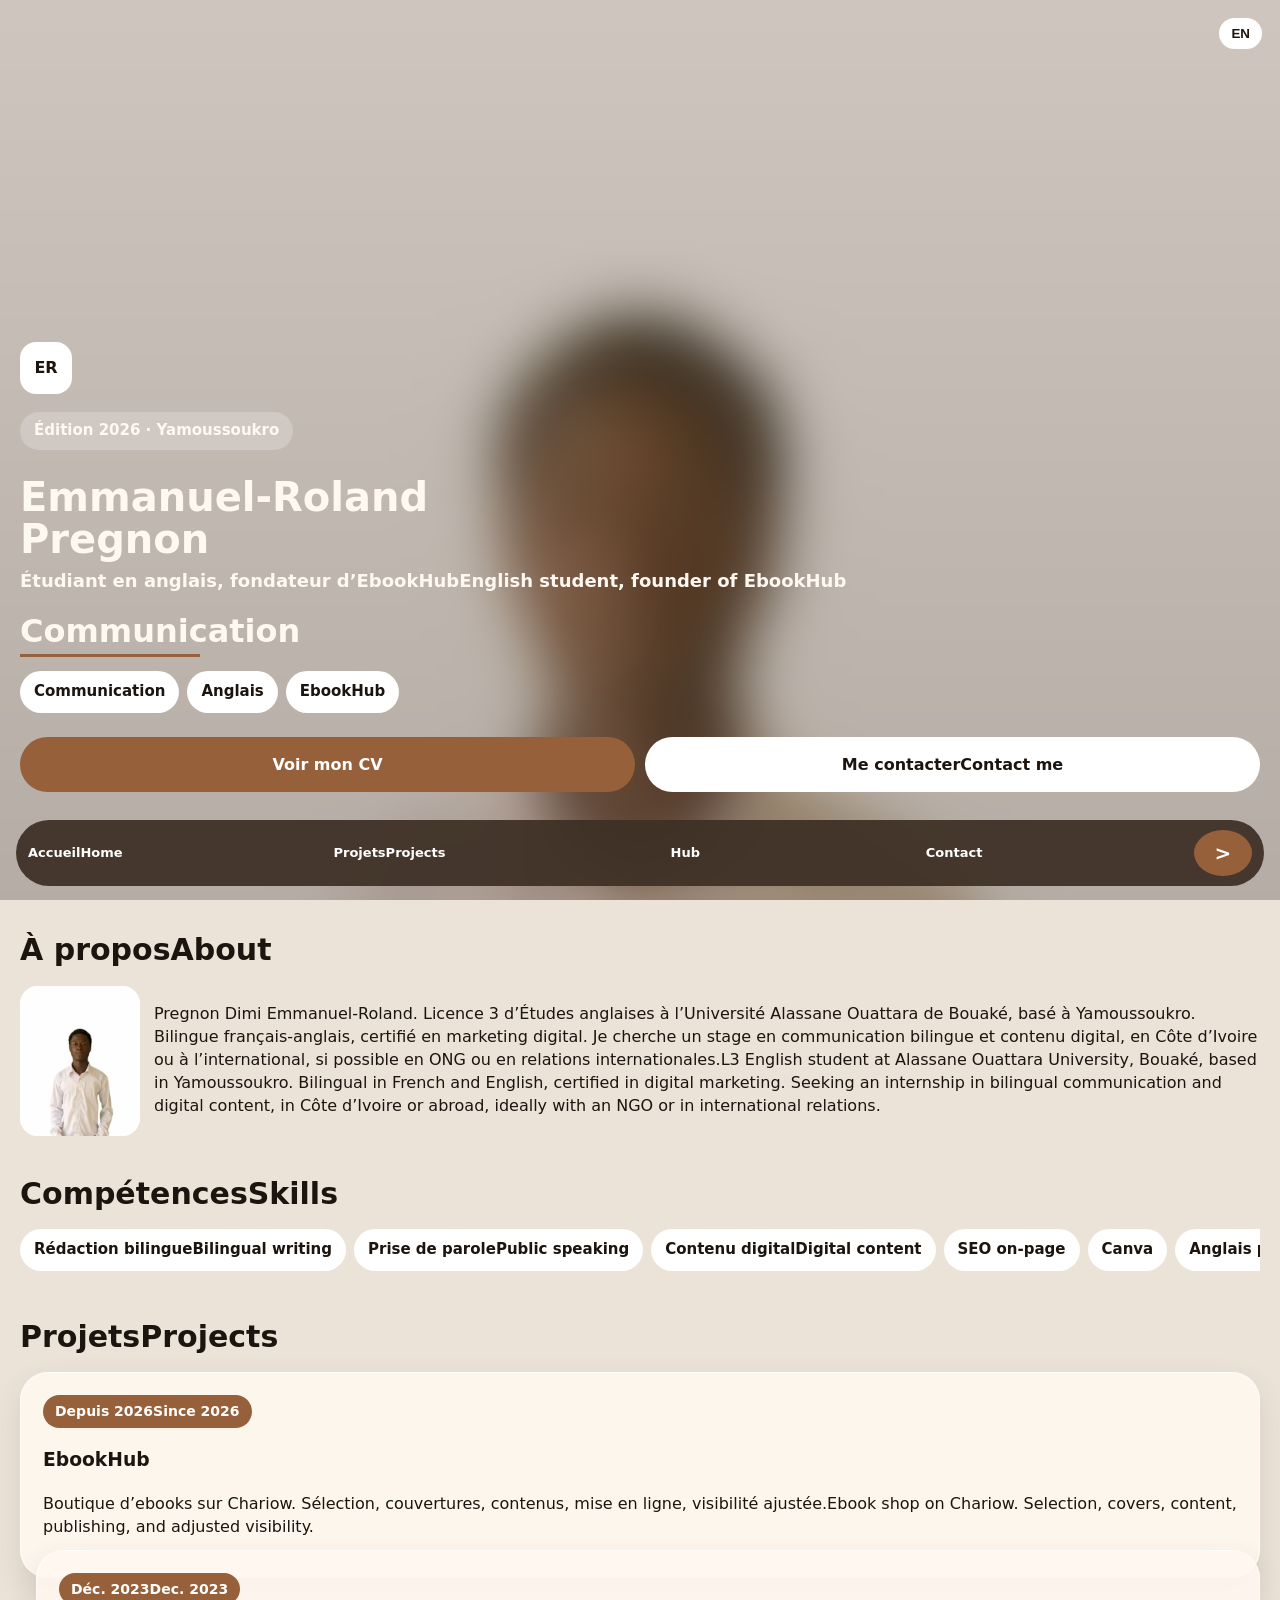
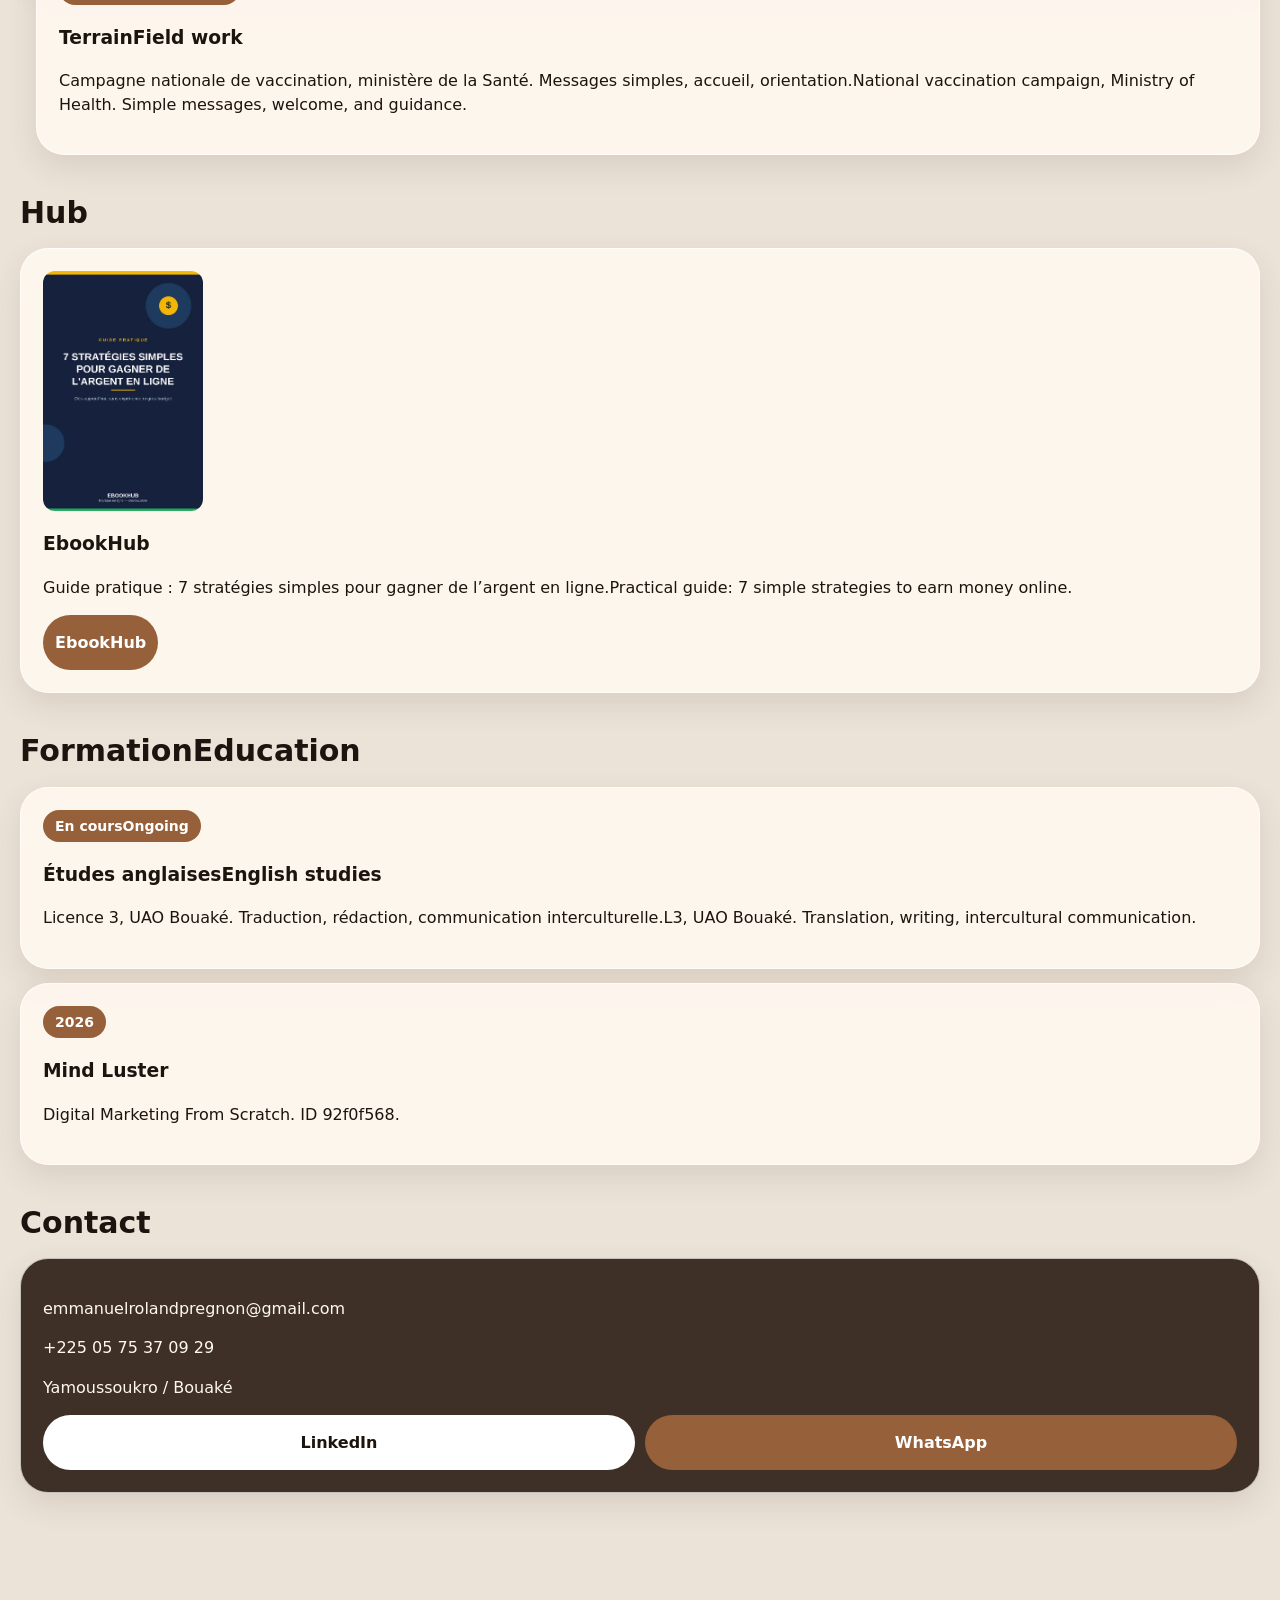
==== commit 1668eeb2: "Add files via upload" ====
--- a/index.html
+++ b/index.html
@@ -1,735 +1,160 @@
 <!DOCTYPE html>
-<html lang="fr" data-theme="dark">
+<html lang="fr">
 <head>
-  <meta charset="UTF-8">
-  <meta name="viewport" content="width=device-width, initial-scale=1, viewport-fit=cover">
-  <meta name="theme-color" content="#06141B">
-  <title>ER TRAJECTORY — Emmanuel-Roland Pregnon | L3 Anglais &amp; Entrepreneur digital</title>
-  <meta name="description" content="Emmanuel-Roland Pregnon — étudiant en L3 Anglais à l’Université Alassane Ouattara, entrepreneur digital à Yamoussoukro. EbookHub, marketing digital, recherche de stage.">
-
-  <!-- Open Graph -->
-  <meta property="og:type" content="website">
-  <meta property="og:url" content="https://emmanuelrolandpregnon-design.github.io/trajectory/">
-  <meta property="og:title" content="ER TRAJECTORY — Emmanuel-Roland Pregnon">
-  <meta property="og:description" content="Étudiant en anglais · Entrepreneur digital · Yamoussoukro">
-  <meta property="og:image" content="https://emmanuelrolandpregnon-design.github.io/trajectory/og-image.png">
-  <meta property="og:image:width" content="1200">
-  <meta property="og:image:height" content="630">
-  <meta property="og:locale" content="fr_FR">
-
-  <!-- Twitter -->
-  <meta name="twitter:card" content="summary_large_image">
-  <meta name="twitter:title" content="ER TRAJECTORY — Emmanuel-Roland Pregnon">
-  <meta name="twitter:description" content="Étudiant en anglais · Entrepreneur digital · Yamoussoukro">
-  <meta name="twitter:image" content="https://emmanuelrolandpregnon-design.github.io/trajectory/og-image.png">
-
-  <!-- Favicon -->
-  <link rel="icon" href="data:image/svg+xml,%3Csvg%20xmlns%3D%22http%3A%2F%2Fwww.w3.org%2F2000%2Fsvg%22%20viewBox%3D%220%200%2064%2064%22%3E%3Crect%20width%3D%2264%22%20height%3D%2264%22%20rx%3D%2212%22%20fill%3D%22%2306141B%22%2F%3E%3Ctext%20x%3D%2232%22%20y%3D%2242%22%20text-anchor%3D%22middle%22%20font-family%3D%22system-ui%2Csans-serif%22%20font-size%3D%2226%22%20font-weight%3D%22700%22%20fill%3D%22%23CCD0CF%22%3EER%3C%2Ftext%3E%3C%2Fsvg%3E" type="image/svg+xml">
-  <link rel="apple-touch-icon" href="https://emmanuelrolandpregnon-design.github.io/trajectory/apple-touch-icon.png">
-
-  <link rel="preconnect" href="https://fonts.googleapis.com">
-  <link rel="preconnect" href="https://fonts.gstatic.com" crossorigin>
-  <link href="https://fonts.googleapis.com/css2?family=Outfit:wght@300;400;500;600&amp;family=Syne:wght@600;700;800&amp;display=swap" rel="stylesheet">
+<meta charset="utf-8">
+<meta name="viewport" content="width=device-width, initial-scale=1">
+<title>Emmanuel-Roland Pregnon</title>
+<meta name="description" content="Étudiant en anglais, communication et marketing digital. Yamoussoukro.">
+<link rel="preload" as="image" href="media/hero.webp">
 <style>
-    :root {
-      --bg: #06141B;
-      --bg-2: #11212D;
-      --line: #253745;
-      --muted: #4A5C6A;
-      --text-dim: #9BA8AB;
-      --text: #CCD0CF;
-      --glass: rgba(17, 33, 45, 0.72);
-      --shadow: 0 10px 40px rgba(0, 0, 0, 0.35);
-      --veil: rgba(6, 20, 27, 0.5);
-      --spot-a: rgba(74, 92, 106, 0.4);
-      --spot-b: rgba(37, 55, 69, 0.55);
-      --hero: clamp(2.15rem, 9.6vw, 6.2rem);
-    }
-    html[data-theme="light"] {
-      --bg: #E7EEF0;
-      --bg-2: #F7FBFC;
-      --line: #C5D0D4;
-      --muted: #5E727A;
-      --text-dim: #3E555D;
-      --text: #11212D;
-      --glass: rgba(247, 251, 252, 0.82);
-      --shadow: 0 10px 30px rgba(17, 33, 45, 0.1);
-      --veil: rgba(198, 214, 218, 0.45);
-      --spot-a: rgba(255, 255, 255, 0.95);
-      --spot-b: rgba(188, 214, 216, 0.55);
-    }
-    * { box-sizing: border-box; margin: 0; padding: 0; }
-    html { scroll-behavior: smooth; }
-    body {
-      min-height: 100vh;
-      background: var(--bg);
-      color: var(--text);
-      font-family: Outfit, sans-serif;
-      font-weight: 400;
-      line-height: 1.5;
-      overflow-x: hidden;
-    }
-    .progress {
-      position: fixed;
-      top: 0; left: 0;
-      height: 2px;
-      width: 0;
-      background: var(--text);
-      z-index: 40;
-    }
-    .bg {
-      position: fixed;
-      inset: 0;
-      z-index: 0;
-      pointer-events: none;
-      background:
-        radial-gradient(900px 520px at var(--x, 80%) var(--y, -10%), var(--spot-a), transparent 60%),
-        radial-gradient(700px 480px at 8% 88%, var(--spot-b), transparent 55%),
-        var(--bg);
-      animation: shift 18s ease-in-out infinite alternate;
-    }
-    @keyframes shift {
-      from { --x: 72%; --y: -8%; }
-      to { --x: 96%; --y: 18%; }
-    }
-    @property --x { syntax: "<percentage>"; inherits: false; initial-value: 80%; }
-    @property --y { syntax: "<percentage>"; inherits: false; initial-value: -10%; }
-    .bg span {
-      position: absolute;
-      width: 3px; height: 3px;
-      border-radius: 50%;
-      background: var(--text-dim);
-      opacity: 0.4;
-      animation: drift 14s linear infinite;
-    }
-    .bg span:nth-child(1) { top: 18%; left: 12%; animation-duration: 16s; }
-    .bg span:nth-child(2) { top: 32%; left: 78%; animation-duration: 18s; animation-delay: -4s; }
-    .bg span:nth-child(3) { top: 70%; left: 22%; animation-duration: 20s; animation-delay: -7s; }
-    .bg span:nth-child(4) { top: 58%; left: 88%; animation-duration: 15s; animation-delay: -2s; }
-    .bg span:nth-child(5) { top: 84%; left: 60%; animation-duration: 22s; animation-delay: -9s; }
-    @keyframes drift {
-      0% { transform: translate3d(0, 0, 0); opacity: 0.15; }
-      50% { transform: translate3d(12px, -20px, 0); opacity: 0.5; }
-      100% { transform: translate3d(0, 0, 0); opacity: 0.15; }
-    }
-    nav {
-      position: fixed;
-      top: calc(12px + env(safe-area-inset-top, 0px));
-      left: 12px; right: 12px;
-      z-index: 30;
-      display: flex;
-      align-items: center;
-      justify-content: space-between;
-      gap: 8px;
-      padding: 10px 12px;
-      border: 1px solid rgba(155, 168, 171, 0.22);
-      border-radius: 18px;
-      background: var(--glass);
-      backdrop-filter: blur(16px);
-      -webkit-backdrop-filter: blur(16px);
-      box-shadow: var(--shadow);
-      transition: transform 0.2s ease;
-    }
-    nav:active { transform: scale(0.985); }
-    .brand {
-      display: flex;
-      align-items: center;
-      gap: 8px;
-      color: var(--text);
-      text-decoration: none;
-      min-width: 0;
-    }
-    .mono {
-      width: 34px; height: 34px;
-      border-radius: 50%;
-      border: 1px solid var(--line);
-      display: grid;
-      place-items: center;
-      flex: none;
-      color: var(--text);
-    }
-    .mono { background: #06141B; overflow: hidden; }
-    .mono img {
-      width: 34px; height: 34px;
-      object-fit: cover;
-      display: block;
-      animation: logo 4.8s ease-in-out infinite;
-      transform-origin: center;
-    }
-    @keyframes logo {
-      0%, 100% { transform: translateY(0) rotate(0deg); }
-      50% { transform: translateY(-1.5px) rotate(-6deg); }
-    }
-    .brand b {
-      font-family: Syne, sans-serif;
-      font-size: 13px;
-      font-weight: 700;
-      letter-spacing: 0.08em;
-    }
-    .tools { display: flex; align-items: center; gap: 6px; }
-    button.chip, a.chip {
-      border: 1px solid var(--line);
-      background: transparent;
-      color: var(--text);
-      border-radius: 999px;
-      min-height: 34px;
-      padding: 0 10px;
-      font: 500 12px/1 Outfit, sans-serif;
-      letter-spacing: 0.04em;
-      text-decoration: none;
-      display: inline-flex;
-      align-items: center;
-      transition: transform 0.18s ease;
-    }
-    button.chip { cursor: pointer; }
-    button.chip:active, a.chip:active { transform: scale(0.92); }
-    .menu-btn { width: 34px; padding: 0; justify-content: center; }
-    .drawer {
-      position: fixed;
-      inset: 0;
-      z-index: 25;
-      background: var(--veil);
-      opacity: 0;
-      pointer-events: none;
-      transition: opacity 0.35s ease;
-    }
-    .drawer.open { opacity: 1; pointer-events: auto; }
-    .panel {
-      position: absolute;
-      top: calc(74px + env(safe-area-inset-top, 0px));
-      left: 12px; right: 12px;
-      padding: 14px;
-      border-radius: 18px;
-      border: 1px solid rgba(155, 168, 171, 0.22);
-      background: var(--glass);
-      backdrop-filter: blur(18px);
-      -webkit-backdrop-filter: blur(18px);
-      transform: translateY(-8px);
-      opacity: 0;
-      transition: transform 0.35s ease, opacity 0.35s ease;
-    }
-    .drawer.open .panel { transform: none; opacity: 1; }
-    .panel a {
-      display: flex;
-      justify-content: space-between;
-      align-items: baseline;
-      color: var(--text);
-      text-decoration: none;
-      padding: 12px 4px;
-      border-bottom: 1px solid var(--line);
-      font-family: Syne, sans-serif;
-      font-weight: 700;
-      font-size: 18px;
-    }
-    .panel a span { color: var(--muted); font-family: Outfit, sans-serif; font-size: 12px; font-weight: 500; }
-    .panel a:last-child { border-bottom: 0; }
-    .panel a:active { transform: scale(0.98); }
-    main { position: relative; z-index: 1; }
-    .hero {
-      min-height: 100vh;
-      min-height: 100dvh;
-      display: flex;
-      flex-direction: column;
-      justify-content: flex-end;
-      padding: calc(108px + env(safe-area-inset-top, 0px)) 22px calc(28px + env(safe-area-inset-bottom, 0px));
-    }
-    .index {
-      color: var(--text-dim);
-      letter-spacing: 0.18em;
-      font-size: 12px;
-      font-weight: 500;
-      margin-bottom: 18px;
-    }
-    h1 {
-      font-family: Syne, sans-serif;
-      font-weight: 800;
-      font-size: var(--hero);
-      line-height: 0.9;
-      letter-spacing: -0.05em;
-      max-width: 100%;
-      overflow-wrap: anywhere;
-    }
-    h1 .line { display: block; }
-    h1.play .ch {
-      display: inline-block;
-      opacity: 0;
-      transform: translateY(0.4em);
-      animation: rise 0.45s cubic-bezier(0.2, 0.7, 0.2, 1) forwards;
-    }
-    .rule {
-      width: 72px; height: 1px;
-      background: var(--muted);
-      margin: 22px 0 16px;
-      transform: scaleX(0);
-      transform-origin: left;
-      animation: grow 0.8s ease 0.9s forwards;
-    }
-    .lead {
-      max-width: 30ch;
-      font-size: 1.05rem;
-      font-weight: 300;
-      color: var(--text);
-    }
-    .lead span.w {
-      display: inline-block;
-    }
-    .lead.play span.w {
-      opacity: 0;
-      transform: translateY(8px);
-      animation: rise 0.55s ease forwards;
-    }
-    .meta {
-      margin-top: 22px;
-      color: var(--text-dim);
-      font-size: 13px;
-      letter-spacing: 0.04em;
-      opacity: 0;
-      animation: rise 0.6s ease 1.15s forwards;
-    }
-    .scroll {
-      margin-top: 36px;
-      display: flex;
-      align-items: center;
-      gap: 12px;
-      color: var(--text);
-      font-size: 12px;
-      font-weight: 500;
-      letter-spacing: 0.2em;
-      text-transform: uppercase;
-      opacity: 0;
-      animation: rise 0.6s ease 1.3s forwards;
-    }
-    .scroll i {
-      width: 2px; height: 48px;
-      background: var(--line);
-      display: block;
-      position: relative;
-      overflow: hidden;
-      border-radius: 2px;
-    }
-    .scroll i::after {
-      content: "";
-      position: absolute;
-      left: 0; right: 0; top: -45%;
-      height: 45%;
-      background: var(--text);
-      animation: tick 1.4s ease-in-out infinite;
-    }
-    @keyframes rise { to { opacity: 1; transform: none; } }
-    @keyframes grow { to { transform: scaleX(1); } }
-    @keyframes tick { to { top: 120%; } }
-    .block {
-      padding: 28px 22px 8px;
-    }
-    .block h2 {
-      font-family: Syne, sans-serif;
-      font-weight: 700;
-      font-size: clamp(1.8rem, 8vw, 2.6rem);
-      letter-spacing: -0.04em;
-      line-height: 0.95;
-      margin: 8px 0 18px;
-    }
-    .kicker { color: var(--text-dim); letter-spacing: 0.16em; font-size: 12px; font-weight: 500; }
-    .cards { display: grid; gap: 12px; }
-    .card {
-      border: 1px solid rgba(155, 168, 171, 0.22);
-      background: var(--glass);
-      backdrop-filter: blur(14px);
-      -webkit-backdrop-filter: blur(14px);
-      border-radius: 18px;
-      padding: 16px;
-      box-shadow: var(--shadow);
-      transform: translateY(16px);
-      opacity: 0;
-      transition: transform 0.2s ease, opacity 0.6s ease;
-    }
-    .card.in { transform: none; opacity: 1; }
-    .card:active { transform: scale(0.98); }
-    .card b {
-      display: block;
-      font-family: Syne, sans-serif;
-      font-size: 1.15rem;
-      font-weight: 700;
-      margin-bottom: 6px;
-    }
-    .card p { color: var(--text-dim); font-size: 0.95rem; font-weight: 400; }
-    .card a {
-      display: inline-flex;
-      margin-top: 12px;
-      color: var(--text);
-      text-decoration: none;
-      font-size: 13px;
-      letter-spacing: 0.06em;
-      border-bottom: 1px solid var(--muted);
-      min-height: 32px;
-      align-items: center;
-    }
-    .tag {
-      display: inline-block;
-      margin-top: 12px;
-      font-size: 11px;
-      letter-spacing: 0.12em;
-      text-transform: uppercase;
-      color: var(--muted);
-    }
-
-    .time { position: relative; margin: 8px 0 12px; padding-left: 22px; }
-    .time::before {
-      content: "";
-      position: absolute;
-      left: 5px; top: 6px; bottom: 6px;
-      width: 2px;
-      background: var(--line);
-      transform: scaleY(0);
-      transform-origin: top;
-      transition: transform 1s ease;
-    }
-    .time.in::before { transform: scaleY(1); }
-    .step { position: relative; padding: 0 0 16px; }
-    .step i {
-      position: absolute;
-      left: -22px; top: 6px;
-      width: 12px; height: 12px;
-      border-radius: 50%;
-      border: 2px solid var(--text);
-      background: var(--bg);
-    }
-    .step b { display: block; font-family: Syne, sans-serif; font-size: 1.05rem; font-weight: 700; }
-    .step p { color: var(--text-dim); font-size: 0.95rem; }
-    .goal { display: flex; gap: 10px; align-items: baseline; }
-    .goal em {
-      font-style: normal;
-      font-size: 11px;
-      letter-spacing: 0.12em;
-      text-transform: uppercase;
-      color: var(--muted);
-      flex: none;
-    }
-
-    .nums b { font-size: clamp(2rem, 10vw, 3rem); letter-spacing: -0.04em; }
-    form.card { display: grid; gap: 10px; }
-    form.card label { display: grid; gap: 6px; color: var(--text-dim); font-size: 13px; }
-    form.card input, form.card textarea {
-      width: 100%;
-      border: 1px solid var(--line);
-      background: transparent;
-      color: var(--text);
-      border-radius: 12px;
-      padding: 12px;
-      font: 400 16px/1.4 Outfit, sans-serif;
-    }
-    .send { justify-self: start; padding: 0 16px; }
-    #contact .card a { margin-right: 14px; }
-
-    .tabs { display: flex; flex-wrap: wrap; gap: 8px; margin: 0 0 14px; }
-    .chip.on { background: var(--text); color: var(--bg); }
-    .pane { display: none; }
-    .pane.on { display: grid; gap: 12px; }
-    .grid { display: grid; grid-template-columns: 1fr 1fr; gap: 8px; }
-    .tile {
-      border: 1px solid rgba(155, 168, 171, 0.22);
-      border-radius: 16px;
-      min-height: 72px;
-      padding: 12px;
-      display: flex;
-      align-items: flex-end;
-      font-family: Syne, sans-serif;
-      font-weight: 700;
-      font-size: 0.95rem;
-      line-height: 1.15;
-      background: var(--glass);
-      transition: transform 0.18s ease;
-    }
-    .tile:active { transform: scale(0.97); }
-    .end {
-      padding: 18px 22px calc(48px + env(safe-area-inset-bottom, 0px));
-      color: var(--muted);
-      font-size: 13px;
-    }
-    @media (prefers-reduced-motion: reduce) {
-      *, *::before, *::after {
-        animation: none !important;
-        transition: none !important;
-      }
-      h1 .ch, .lead span, .rule, .meta, .scroll, .card, .mono img, .time::before { opacity: 1; transform: none; }
-    }
-  </style>
+:root{--ink:#1c140e;--cream:#fff8f0;--paper:#ebe3d8;--copper:#96603a;--glass:rgba(255,248,240,.9)}
+*{box-sizing:border-box}
+html{scroll-behavior:smooth}
+body{margin:0;font-family:system-ui,sans-serif;background:var(--paper);color:var(--ink);line-height:1.45}
+img{max-width:100%;display:block}
+a{color:inherit}
+.hero{min-height:100svh;position:relative;display:flex;align-items:flex-end;padding:28px 20px 108px;color:var(--cream);overflow:hidden}
+.hero-bg{position:absolute;inset:0;background:url(media/hero.webp) center 20%/cover no-repeat;filter:blur(10px);transform:scale(1.08)}
+.hero-bg:after{content:"";position:absolute;inset:0;background:linear-gradient(180deg,rgba(120,96,74,.35),rgba(90,70,54,.45))}
+.hero-inner{position:relative;z-index:1;width:100%}
+.mark{width:52px;height:52px;border-radius:16px;background:#fff;color:var(--ink);display:grid;place-items:center;font-weight:700}
+.kicker{display:inline-block;margin:18px 0;padding:8px 14px;border-radius:999px;background:rgba(255,255,255,.22);font-size:15px;font-weight:650}
+h1{font-size:40px;line-height:1.05;margin:8px 0}
+.sub{font-size:18px;font-weight:650;margin:8px 0 0}
+.word{font-size:32px;font-weight:750;min-height:42px;margin:14px 0}
+.chips{display:flex;gap:8px;overflow:auto;padding-bottom:8px}
+.chip{background:#fff;color:var(--ink);border-radius:999px;padding:10px 14px;font-size:15px;font-weight:700;white-space:nowrap}
+.actions{display:flex;gap:10px;margin-top:16px}
+.btn{flex:1;text-align:center;text-decoration:none;border-radius:999px;padding:16px 12px;font-weight:750;font-size:16px}
+.btn-copper{background:var(--copper);color:#fff}
+.btn-white{background:#fff;color:var(--ink)}
+.nav{position:fixed;left:16px;right:16px;bottom:14px;z-index:5;display:flex;align-items:center;justify-content:space-between;background:rgba(62,48,38,.94);color:#fff;border-radius:999px;padding:10px 12px}
+.nav a{color:#fff;text-decoration:none;font-size:13px;font-weight:700;text-align:center;min-width:58px}
+.nav .go{width:46px;height:46px;border-radius:50%;background:var(--copper);display:grid;place-items:center;color:#fff;text-decoration:none;font-size:20px}
+main{padding:28px 20px 120px}
+section{margin-bottom:36px}
+h2{font-size:30px;margin:0 0 14px}
+.about{display:grid;grid-template-columns:120px 1fr;gap:14px;align-items:start}
+.about img{width:120px;height:150px;object-fit:cover;object-position:center top;border-radius:18px;background:#fff}
+.card{background:var(--glass);border:1px solid rgba(255,255,255,.7);border-radius:28px;padding:22px;box-shadow:0 12px 30px rgba(90,60,40,.12);margin-top:14px}
+.tag{display:inline-block;background:var(--copper);color:#fff;border-radius:999px;padding:6px 12px;font-size:14px;font-weight:700}
+.stack{position:relative}
+.stack .card:nth-child(2){margin-top:-28px;margin-left:16px}
+.lang{position:absolute;top:18px;right:18px;z-index:2;background:#fff;color:var(--ink);border:0;border-radius:999px;padding:8px 12px;font-weight:750}
+[data-lang="en"] .fr,[data-lang="fr"] .en{display:none}
+@media (prefers-reduced-motion:no-preference){
+.rise{animation:rise .9s ease both}
+.d1{animation-delay:.15s}.d2{animation-delay:.4s}.d3{animation-delay:.7s}.d4{animation-delay:.95s}
+.kicker{animation:float 3.2s ease-in-out infinite}
+.word{animation:swap 9s infinite}
+.word:after{content:"";display:block;height:3px;width:0;background:var(--copper);animation:line .9s .8s ease both}
+@keyframes rise{from{opacity:0;transform:translateY(28px);filter:blur(6px)}to{opacity:1;transform:none;filter:none}}
+@keyframes float{50%{transform:translateY(-6px)}}
+@keyframes line{to{width:180px}}
+@keyframes swap{0%,28%{content:normal} }
+}
+</style>
 </head>
 <body>
-  <div class="progress" id="progress"></div>
-  <div class="bg" aria-hidden="true">
-    <span></span><span></span><span></span><span></span><span></span>
-  </div>
-  <nav>
-    <a class="brand" href="#hero">
-      <span class="mono" aria-hidden="true">
-        <img src="[data-uri]" alt="">
-      </span>
-      <b>TRAJECTORY</b>
-    </a>
-    <div class="tools">
-      <button class="chip" id="lang" type="button" aria-label="Langue">EN</button>
-      <button class="chip" id="theme" type="button" aria-label="Thème">☀</button>
-      <button class="chip menu-btn" id="menu" type="button" aria-label="Menu" aria-expanded="false" aria-controls="panel">☰</button>
-    </div>
-  </nav>
-  <div class="drawer" id="drawer">
-    <div class="panel" id="panel" role="menu"></div>
-  </div>
-  <main>
-    <section class="hero" id="hero">
-      <p class="index">.00 — <span data-fr="Départ" data-en="Departure">Départ</span></p>
-      <h1 id="title" aria-label="ER TRAJECTORY"><span class="line">ER</span><span class="line">TRAJECTORY</span></h1>
-      <div class="rule"></div>
-      <p class="lead" id="lead" data-fr="Étudiant en anglais, entrepreneur digital. Ma trajectoire ne fait que commencer." data-en="English student and digital entrepreneur. My trajectory is only just beginning.">Étudiant en anglais, entrepreneur digital. Ma trajectoire ne fait que commencer.</p>
-      <p class="meta" data-fr="Emmanuel-Roland · Yamoussoukro · L3 Anglais" data-en="Emmanuel-Roland · Yamoussoukro · L3 English">Emmanuel-Roland · Yamoussoukro · L3 Anglais</p>
-      <div class="scroll"><i></i><span data-fr="Défiler" data-en="Scroll">Défiler</span></div>
-    </section>
-    <section class="block" id="now">
-      <p class="kicker">.01 — <span data-fr="Maintenant" data-en="Now">Maintenant</span></p>
-      <h2 data-fr="Ce qui occupe mes jours." data-en="What fills my days.">Ce qui occupe mes jours.</h2>
-      <div class="cards">
-        <article class="card"><b data-fr="L3 Anglais" data-en="Year 3, English">L3 Anglais</b><p data-fr="Université Alassane Ouattara, Bouaké. Études en cours." data-en="Alassane Ouattara University, Bouaké. Degree in progress.">Université Alassane Ouattara, Bouaké. Études en cours.</p></article>
-        <article class="card"><b>EbookHub</b><p data-fr="Je gère EbookHub sur Chariow. Une bibliothèque d’ebooks en croissance." data-en="I run EbookHub on Chariow. A growing ebook library.">Je gère EbookHub sur Chariow. Une bibliothèque d’ebooks en croissance.</p></article>
-        <article class="card"><b data-fr="Marketing digital" data-en="Digital marketing">Marketing digital</b><p data-fr="Certification Mind Luster. Je m’en sers pour la boutique et la recherche de stage." data-en="Mind Luster certificate. I use it for the shop and the internship search.">Certification Mind Luster. Je m’en sers pour la boutique et la recherche de stage.</p><p data-fr="Digital Marketing From Scratch, 5 juillet 2026. ID : 92f0f568" data-en="Digital Marketing From Scratch, July 5, 2026. ID: 92f0f568">Digital Marketing From Scratch, 5 juillet 2026. ID : 92f0f568</p><a href="certificat-mindluster.jpg" target="_blank" rel="noopener" data-fr="Voir la certification →" data-en="View the certificate →">Voir la certification →</a></article>
-        <article class="card"><b data-fr="Level Up Engl" data-en="Level Up Engl">Level Up Engl</b><p data-fr="Cours, exercices et livres PDF pour apprendre l’anglais : série entretien et série débutant gratuite." data-en="Lessons, exercises and PDF books for learning English: an interview series and a free beginner series.">Cours, exercices et livres PDF pour apprendre l’anglais : série entretien et série débutant gratuite.</p></article>
-        <article class="card"><b data-fr="Stage" data-en="Internship">Stage</b><p data-fr="Recherche active en communication et marketing digital." data-en="Actively looking for a role in communication and digital marketing.">Recherche active en communication et marketing digital.</p></article>
-      </div>
-    </section>
-    <section class="block" id="work">
-      <p class="kicker">.02 — <span data-fr="Projets" data-en="Projects">Projets</span></p>
-      <h2 data-fr="Deux chantiers, une trajectoire." data-en="Two builds, one trajectory.">Deux chantiers, une trajectoire.</h2>
-      <div class="cards">
-        <article class="card">
-          <b>EbookHub</b>
-          <p data-fr="Une bibliothèque d’ebooks en croissance." data-en="A growing ebook library.">Une bibliothèque d’ebooks en croissance.</p>
-          <a href="https://bfgwdjfx.mychariow.shop" target="_blank" rel="noopener" data-fr="Visiter la boutique →" data-en="Visit the store →">Visiter la boutique →</a>
-        </article>
-        <article class="card">
-          <b>Level Up Engl</b>
-          <p data-fr="Cours, exercices et livres PDF pour apprendre l’anglais : série entretien et série débutant gratuite." data-en="Lessons, exercises and PDF books for learning English: an interview series and a free beginner series.">Cours, exercices et livres PDF pour apprendre l’anglais : série entretien et série débutant gratuite.</p>
-          <a href="https://qxziykmr.mychariow.shop" target="_blank" rel="noopener" data-fr="Visiter la boutique →" data-en="Visit the store →">Visiter la boutique →</a>
-        </article>
-      </div>
-    </section>
-    <section class="block" id="path">
-      <p class="kicker">.03 — <span data-fr="Parcours" data-en="Path">Parcours</span></p>
-      <h2 data-fr="Ce qui est déjà en mouvement." data-en="What is already in motion.">Ce qui est déjà en mouvement.</h2>
-      <div class="time" id="time">
-        <div class="step"><i></i><b data-fr="L3 Anglais" data-en="Year 3, English">L3 Anglais</b><p data-fr="Université Alassane Ouattara, Bouaké. En cours." data-en="Alassane Ouattara University, Bouaké. In progress.">Université Alassane Ouattara, Bouaké. En cours.</p></div>
-        <div class="step"><i></i><b data-fr="Certification Mind Luster" data-en="Mind Luster certificate"><a href="certificat-mindluster.jpg" target="_blank" rel="noopener" style="color:inherit">Certification Mind Luster</a></b><p data-fr="Marketing digital. ID : 92f0f568" data-en="Digital marketing. ID: 92f0f568">Marketing digital. ID : 92f0f568</p></div>
-        <div class="step"><i></i><b>EbookHub</b><p data-fr="Boutique d’ebooks en ligne." data-en="Ebook shop, live.">Boutique d’ebooks en ligne.</p></div>
-        <div class="step"><i></i><b>Level Up Engl</b><p data-fr="Boutique de cours d’anglais, en ligne." data-en="English-course shop, live.">Boutique de cours d’anglais, en ligne.</p></div>
-      </div>
-    </section>
-    <section class="block" id="vision">
-      <p class="kicker">.04 — <span data-fr="Vision" data-en="Vision">Vision</span></p>
-      <h2 data-fr="Où la trajectoire va." data-en="Where the trajectory goes.">Où la trajectoire va.</h2>
-      <div class="cards">
-        <article class="card"><div class="goal"><em data-fr="Court" data-en="Short">Court</em><b data-fr="Finir la L3 et décrocher un stage" data-en="Finish year 3 and land an internship">Finir la L3 et décrocher un stage</b></div><p data-fr="Communication et marketing digital." data-en="Communication and digital marketing.">Communication et marketing digital.</p></article>
-        <article class="card"><div class="goal"><em data-fr="Moyen" data-en="Mid">Moyen</em><b data-fr="Un master, deux pistes" data-en="A master’s, two paths">Un master, deux pistes</b></div><p data-fr="Explorer le marketing, l’éducation et la logistique." data-en="Explore marketing, education and logistics.">Explorer le marketing, l’éducation et la logistique.</p></article>
-        <article class="card"><div class="goal"><em data-fr="Long" data-en="Long">Long</em><b data-fr="Une carrière à dimension internationale" data-en="A career with an international reach">Une carrière à dimension internationale</b></div><p data-fr="Diplomatie, éducation, entrepreneuriat." data-en="Diplomacy, education, entrepreneurship.">Diplomatie, éducation, entrepreneuriat.</p></article>
-      </div>
-    </section>
-    <section class="block" id="numbers">
-      <p class="kicker">.05 — <span data-fr="Chiffres" data-en="Numbers">Chiffres</span></p>
-      <h2 data-fr="Seulement ce qui est sûr." data-en="Only what is certain.">Seulement ce qui est sûr.</h2>
-      <div class="cards nums">
-        <article class="card"><b class="count" data-to="2">0</b><p data-fr="Langues de travail, français et anglais." data-en="Working languages, French and English.">Langues de travail, français et anglais.</p></article>
-        <article class="card"><b>L3</b><p data-fr="Année d’études en cours, anglais." data-en="Current year of study, English.">Année d’études en cours, anglais.</p></article>
-        <article class="card"><b data-fr="En croissance" data-en="Growing">En croissance</b><p data-fr="Bibliothèque d’ebooks. Pas de total figé." data-en="Ebook library. No fixed total.">Bibliothèque d’ebooks. Pas de total figé.</p></article>
-      </div>
-    </section>
-    <section class="block" id="contact">
-      <p class="kicker">.06 — <span data-fr="Contact" data-en="Contact">Contact</span></p>
-      <h2 data-fr="Disponible pour un stage." data-en="Open for an internship.">Disponible pour un stage.</h2>
-      <div class="cards">
-        <article class="card">
-          <b data-fr="Écrire" data-en="Write">Écrire</b>
-          <p data-fr="Communication et marketing digital. Yamoussoukro." data-en="Communication and digital marketing. Yamoussoukro.">Communication et marketing digital. Yamoussoukro.</p>
-          <a href="mailto:emmanuelrolandpregnon@gmail.com">emmanuelrolandpregnon@gmail.com</a>
-          <a href="https://www.linkedin.com/in/emmanuel-roland-pregnon-a25211440" target="_blank" rel="noopener">LinkedIn</a>
-        </article>
-        <form class="card" action="mailto:emmanuelrolandpregnon@gmail.com" method="post" enctype="text/plain">
-          <b data-fr="Message" data-en="Message">Message</b>
-          <label data-fr="Nom" data-en="Name">Nom<input name="nom" required autocomplete="name"></label>
-          <label data-fr="E-mail" data-en="Email">E-mail<input name="email" type="email" required autocomplete="email"></label>
-          <label data-fr="Message" data-en="Message">Message<textarea name="message" required rows="4"></textarea></label>
-          <button class="chip send" type="submit" data-fr="Envoyer" data-en="Send">Envoyer</button>
-        </form>
-      </div>
-    </section>
-    <section class="block" id="passions">
-      <p class="kicker">.07 — <span data-fr="Passions" data-en="Passions">Passions</span></p>
-      <h2 data-fr="Comprendre les gens, la stratégie, les récits." data-en="Understanding people, strategy, and the stories that stay.">Comprendre les gens, la stratégie, les récits.</h2>
-      <div class="tabs" role="tablist">
-        <button class="chip on" type="button" data-tab="psy" data-fr="Psychologie" data-en="Psychology">Psychologie</button>
-        <button class="chip" type="button" data-tab="philo" data-fr="Philosophie" data-en="Philosophy">Philosophie</button>
-        <button class="chip" type="button" data-tab="watch" data-fr="Récits" data-en="Stories">Récits</button>
-        <button class="chip" type="button" data-tab="other" data-fr="Autres" data-en="Other">Autres</button>
-      </div>
-      <div class="pane on" id="psy">
-        <article class="card">
-          <b>L’Art de la guerre</b>
-          <p data-fr="Sun Tzu. Ce que j’en retiens : lire le terrain et le rapport de forces avant d’agir. Utile pour la communication, pas comme mode d’emploi." data-en="Sun Tzu. What I keep: read the ground and the balance of forces before acting. Useful for communication, not as a manual.">Sun Tzu. Ce que j’en retiens : lire le terrain et le rapport de forces avant d’agir. Utile pour la communication, pas comme mode d’emploi.</p>
-        </article>
-        <article class="card">
-          <b data-fr="Sujets explorés" data-en="Topics explored">Sujets explorés</b>
-          <p data-fr="Manipulation de masse et MKUltra, comme sujets de lecture. Angle : comprendre les mécanismes d’influence et le comportement d’un public. Aucun titre d’ouvrage précis pour l’instant." data-en="Mass manipulation and MKUltra, as reading topics. Angle: understanding influence and how an audience behaves. No specific book title yet.">Manipulation de masse et MKUltra, comme sujets de lecture. Angle : comprendre les mécanismes d’influence et le comportement d’un public. Aucun titre d’ouvrage précis pour l’instant.</p>
-        </article>
-      </div>
-      <div class="pane" id="philo">
-        <article class="card">
-          <b data-fr="À compléter" data-en="To be filled">À compléter</b>
-          <p data-fr="Auteurs, citations et idées. Emplacement libre." data-en="Authors, quotations and ideas. Open slot.">Auteurs, citations et idées. Emplacement libre.</p>
-        </article>
-      </div>
-      <div class="pane" id="watch">
-        <div class="tabs">
-          <button class="chip on" type="button" data-filter="series" data-fr="Séries" data-en="Series">Séries</button>
-          <button class="chip" type="button" data-filter="animes" data-fr="Animes" data-en="Anime">Animes</button>
-        </div>
-        <div class="grid" id="watch-grid"></div>
-      </div>
-      <div class="pane" id="other">
-        <article class="card">
-          <b data-fr="Football" data-en="Football">Football</b>
-          <p data-fr="FC Mobile en mode manager. L’intérêt est l’optimisation tactique, pas le score." data-en="FC Mobile in manager mode. The interest is tactical optimisation, not the score.">FC Mobile en mode manager. L’intérêt est l’optimisation tactique, pas le score.</p>
-        </article>
-        <article class="card">
-          <b data-fr="Bloc libre" data-en="Open slot">Bloc libre</b>
-          <p data-fr="Autre passion à ajouter." data-en="Another interest to add.">Autre passion à ajouter.</p>
-        </article>
-      </div>
-    </section>
-    <p class="end">ER TRAJECTORY</p>
-  </main>
-  <script>
-    const store = {
-      get(key) { try { return localStorage.getItem(key); } catch (e) { return null; } },
-      set(key, value) { try { localStorage.setItem(key, value); } catch (e) {} }
-    };
-    const copy = {
-      fr: ["Étudiant en anglais,", "entrepreneur digital.", "Ma trajectoire ne fait que commencer."],
-      en: ["English student", "and digital entrepreneur.", "My trajectory is only just beginning."]
-    };
-    const links = [
-      [".00", "hero", "Départ", "Departure"],
-      [".01", "now", "Maintenant", "Now"],
-      [".02", "work", "Projets", "Projects"],
-      [".03", "path", "Parcours", "Path"],
-      [".04", "vision", "Vision", "Vision"],
-      [".05", "numbers", "Chiffres", "Numbers"],
-      [".06", "contact", "Contact", "Contact"],
-      [".07", "passions", "Passions", "Passions"]
-    ];
-    let lang = store.get("er-lang") || "fr";
-    const lead = document.getElementById("lead");
-    const title = document.getElementById("title");
-    const panel = document.getElementById("panel");
-    const drawer = document.getElementById("drawer");
-    const menuBtn = document.getElementById("menu");
-    const langBtn = document.getElementById("lang");
-    const themeBtn = document.getElementById("theme");
-    const themeMeta = document.querySelector('meta[name="theme-color"]');
-    function letters(word, start) {
-      return word.split("").map((ch, i) => `<span class="ch" style="animation-delay:${start + i * 0.045}s">${ch}</span>`).join("");
-    }
-    function paint() {
-      document.documentElement.lang = lang;
-      langBtn.textContent = lang === "fr" ? "EN" : "FR";
-      title.classList.add("play");
-      title.innerHTML = '<span class="line">' + letters("ER", 0.05) + '</span><span class="line">' + letters("TRAJECTORY", 0.22) + '</span>';
-      lead.classList.add("play");
-      lead.innerHTML = copy[lang].map((w, i) => `<span class="w" style="animation-delay:${1 + i * 0.12}s">${w}</span>`).join(" ");
-      panel.innerHTML = links.map(([n, id, fr, en]) => `<a href="#${id}" role="menuitem">${lang === "fr" ? fr : en}<span>${n}</span></a>`).join("");
-      document.querySelectorAll("[data-fr]").forEach((el) => { el.textContent = el.dataset[lang]; });
-    }
-    function setTheme(next) {
-      document.documentElement.dataset.theme = next;
-      store.set("er-theme", next);
-      themeBtn.textContent = next === "light" ? "☾" : "☀";
-      themeMeta.content = next === "light" ? "#E7EEF0" : "#06141B";
-    }
-    paint();
-    setTheme(store.get("er-theme") === "light" ? "light" : "dark");
-    langBtn.addEventListener("click", () => { lang = lang === "fr" ? "en" : "fr"; store.set("er-lang", lang); paint(); });
-    themeBtn.addEventListener("click", () => setTheme(document.documentElement.dataset.theme === "dark" ? "light" : "dark"));
-    function closeMenu() { drawer.classList.remove("open"); menuBtn.setAttribute("aria-expanded", "false"); }
-    menuBtn.addEventListener("click", () => {
-      const open = !drawer.classList.contains("open");
-      drawer.classList.toggle("open", open);
-      menuBtn.setAttribute("aria-expanded", open ? "true" : "false");
-    });
-    drawer.addEventListener("click", (e) => { if (e.target === drawer || e.target.closest("a")) closeMenu(); });
-    document.addEventListener("keydown", (e) => { if (e.key === "Escape") closeMenu(); });
-    const bar = document.getElementById("progress");
-    function onScroll() {
-      const h = document.documentElement.scrollHeight - innerHeight;
-      bar.style.width = (h > 0 ? (scrollY / h) * 100 : 0) + "%";
-    }
-    const reveals = document.querySelectorAll(".card, .time");
-    if ("IntersectionObserver" in window) {
-      const io = new IntersectionObserver((entries) => {
-        entries.forEach((entry) => { if (entry.isIntersecting) entry.target.classList.add("in"); });
-      }, { threshold: 0.2 });
-      reveals.forEach((el) => io.observe(el));
-    } else {
-      reveals.forEach((el) => el.classList.add("in"));
-    }
-
-    const counts = document.querySelectorAll(".count");
-    const reduce = window.matchMedia("(prefers-reduced-motion: reduce)").matches;
-    function runCount(el) {
-      const to = Number(el.dataset.to || 0);
-      if (reduce) { el.textContent = String(to); return; }
-      const start = performance.now();
-      const dur = 900;
-      function tick(now) {
-        const p = Math.min(1, (now - start) / dur);
-        el.textContent = String(Math.round(to * p));
-        if (p < 1) requestAnimationFrame(tick);
-      }
-      requestAnimationFrame(tick);
-    }
-    if ("IntersectionObserver" in window) {
-      const co = new IntersectionObserver((entries) => {
-        entries.forEach((entry) => {
-          if (!entry.isIntersecting || entry.target.dataset.done) return;
-          entry.target.dataset.done = "1";
-          runCount(entry.target);
-        });
-      }, { threshold: 0.6 });
-      counts.forEach((el) => co.observe(el));
-    } else counts.forEach(runCount);
-
-
-    const series = ["Breaking Bad","Better Call Saul","The Mentalist","Sherlock","Suits","Prison Break","Money Heist","Peaky Blinders","Narcos","Ozark","Mindhunter","Mr. Robot","Dark","Black Mirror","Lucifer"];
-    const animes = ["Death Note","Code Geass","Monster","Attack on Titan","Hunter x Hunter","Fullmetal Alchemist: Brotherhood"];
-    const grid = document.getElementById("watch-grid");
-    function paintWatch(kind) {
-      const list = kind === "animes" ? animes : series;
-      grid.innerHTML = list.map((name) => `<article class="tile">${name}</article>`).join("");
-    }
-    paintWatch("series");
-    document.querySelectorAll("[data-tab]").forEach((btn) => {
-      btn.addEventListener("click", () => {
-        document.querySelectorAll("[data-tab]").forEach((b) => b.classList.remove("on"));
-        btn.classList.add("on");
-        document.querySelectorAll(".pane").forEach((pane) => pane.classList.remove("on"));
-        document.getElementById(btn.dataset.tab).classList.add("on");
-      });
-    });
-    document.querySelectorAll("[data-filter]").forEach((btn) => {
-      btn.addEventListener("click", () => {
-        document.querySelectorAll("[data-filter]").forEach((b) => b.classList.remove("on"));
-        btn.classList.add("on");
-        paintWatch(btn.dataset.filter);
-      });
-    });
-
-    addEventListener("scroll", onScroll, { passive: true });
-    onScroll();
-  </script>
+<button class="lang" type="button" id="lang">EN</button>
+<header class="hero" id="accueil">
+<div class="hero-bg"></div>
+<div class="hero-inner">
+<div class="mark">ER</div>
+<p class="kicker rise">Édition 2026 · Yamoussoukro</p>
+<h1 class="rise d1">Emmanuel-Roland<br>Pregnon</h1>
+<p class="sub rise d2"><span class="fr">Étudiant en anglais, fondateur d’EbookHub</span><span class="en">English student, founder of EbookHub</span></p>
+<p class="word rise d3" id="word">Communication</p>
+<div class="chips rise d4">
+<span class="chip">Communication</span><span class="chip">Anglais</span><span class="chip">EbookHub</span>
+</div>
+<div class="actions">
+<a class="btn btn-copper" href="cv.pdf">Voir mon CV</a>
+<a class="btn btn-white" href="#contact"><span class="fr">Me contacter</span><span class="en">Contact me</span></a>
+</div>
+</div>
+</header>
+<main>
+<section id="apropos">
+<h2><span class="fr">À propos</span><span class="en">About</span></h2>
+<div class="about">
+<img src="media/portrait.webp" alt="Emmanuel-Roland Pregnon">
+<p><span class="fr">Pregnon Dimi Emmanuel-Roland. Licence 3 d’Études anglaises à l’Université Alassane Ouattara de Bouaké, basé à Yamoussoukro. Bilingue français-anglais, certifié en marketing digital. Je cherche un stage en communication bilingue et contenu digital, en Côte d’Ivoire ou à l’international, si possible en ONG ou en relations internationales.</span><span class="en">L3 English student at Alassane Ouattara University, Bouaké, based in Yamoussoukro. Bilingual in French and English, certified in digital marketing. Seeking an internship in bilingual communication and digital content, in Côte d’Ivoire or abroad, ideally with an NGO or in international relations.</span></p>
+</div>
+</section>
+<section id="competences">
+<h2><span class="fr">Compétences</span><span class="en">Skills</span></h2>
+<div class="chips">
+<span class="chip"><span class="fr">Rédaction bilingue</span><span class="en">Bilingual writing</span></span>
+<span class="chip"><span class="fr">Prise de parole</span><span class="en">Public speaking</span></span>
+<span class="chip"><span class="fr">Contenu digital</span><span class="en">Digital content</span></span>
+<span class="chip">SEO on-page</span>
+<span class="chip">Canva</span>
+<span class="chip"><span class="fr">Anglais professionnel</span><span class="en">Professional English</span></span>
+</div>
+</section>
+<section id="projets">
+<h2><span class="fr">Projets</span><span class="en">Projects</span></h2>
+<div class="stack">
+<article class="card">
+<span class="tag"><span class="fr">Depuis 2026</span><span class="en">Since 2026</span></span>
+<h3>EbookHub</h3>
+<p><span class="fr">Boutique d’ebooks sur Chariow. Sélection, couvertures, contenus, mise en ligne, visibilité ajustée.</span><span class="en">Ebook shop on Chariow. Selection, covers, content, publishing, and adjusted visibility.</span></p>
+</article>
+<article class="card">
+<span class="tag"><span class="fr">Déc. 2023</span><span class="en">Dec. 2023</span></span>
+<h3><span class="fr">Terrain</span><span class="en">Field work</span></h3>
+<p><span class="fr">Campagne nationale de vaccination, ministère de la Santé. Messages simples, accueil, orientation.</span><span class="en">National vaccination campaign, Ministry of Health. Simple messages, welcome, and guidance.</span></p>
+</article>
+</div>
+</section>
+<section id="hub">
+<h2>Hub</h2>
+<article class="card">
+<img src="media/cover.webp" alt="Guide pratique : 7 stratégies simples pour gagner de l'argent en ligne" style="width:160px;border-radius:12px">
+<h3>EbookHub</h3>
+<p><span class="fr">Guide pratique : 7 stratégies simples pour gagner de l’argent en ligne.</span><span class="en">Practical guide: 7 simple strategies to earn money online.</span></p>
+<a class="btn btn-copper" href="https://bfgwdjfx.mychariow.shop" style="display:inline-block">EbookHub</a>
+</article>
+</section>
+<section id="formation">
+<h2><span class="fr">Formation</span><span class="en">Education</span></h2>
+<article class="card"><span class="tag"><span class="fr">En cours</span><span class="en">Ongoing</span></span><h3><span class="fr">Études anglaises</span><span class="en">English studies</span></h3><p><span class="fr">Licence 3, UAO Bouaké. Traduction, rédaction, communication interculturelle.</span><span class="en">L3, UAO Bouaké. Translation, writing, intercultural communication.</span></p></article>
+<article class="card"><span class="tag">2026</span><h3>Mind Luster</h3><p>Digital Marketing From Scratch. ID 92f0f568.</p></article>
+</section>
+<section id="contact">
+<h2>Contact</h2>
+<article class="card" style="background:#3e3026;color:#fff8f0">
+<p>emmanuelrolandpregnon@gmail.com</p>
+<p>+225 05 75 37 09 29</p>
+<p>Yamoussoukro / Bouaké</p>
+<div class="actions">
+<a class="btn btn-white" href="https://www.linkedin.com/in/emmanuel-roland-pregnon-a25211440">LinkedIn</a>
+<a class="btn btn-copper" href="https://wa.me/2250575370929">WhatsApp</a>
+</div>
+</article>
+</section>
+</main>
+<nav class="nav">
+<a href="#accueil"><span class="fr">Accueil</span><span class="en">Home</span></a>
+<a href="#projets"><span class="fr">Projets</span><span class="en">Projects</span></a>
+<a href="#hub">Hub</a>
+<a href="#contact">Contact</a>
+<a class="go" href="#contact">></a>
+</nav>
+<script>
+const words=["Communication","Marketing digital","Relations internationales"];
+let i=0;
+const el=document.getElementById("word");
+if(!matchMedia("(prefers-reduced-motion: reduce)").matches){
+setInterval(()=>{i=(i+1)%words.length;el.style.opacity=0;el.style.transform="translateY(18px)";setTimeout(()=>{el.textContent=words[i];el.style.opacity=1;el.style.transform="none"},280)},2400);
+}
+document.getElementById("lang").onclick=()=>{
+const en=document.documentElement.dataset.lang==="en";
+document.documentElement.dataset.lang=en?"fr":"en";
+document.documentElement.lang=en?"fr":"en";
+document.getElementById("lang").textContent=en?"EN":"FR";
+};
+</script>
 </body>
 </html>
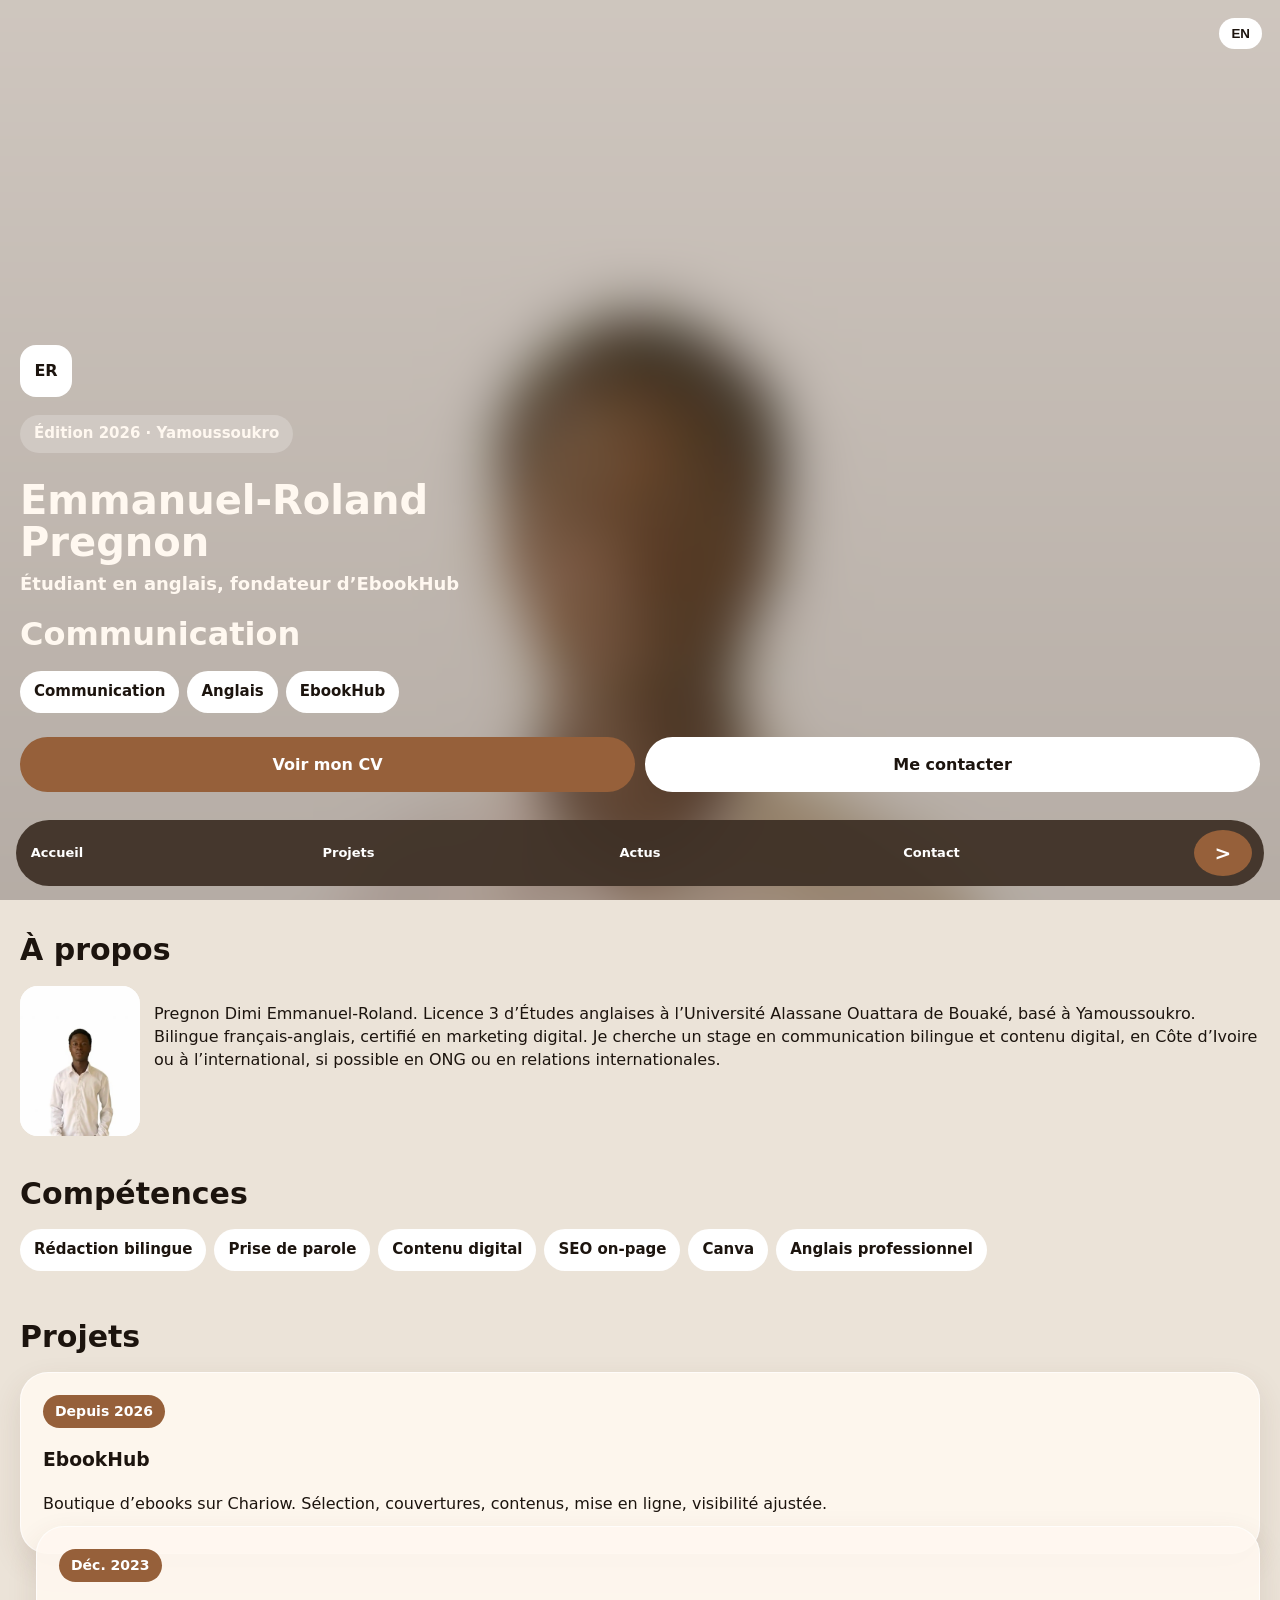
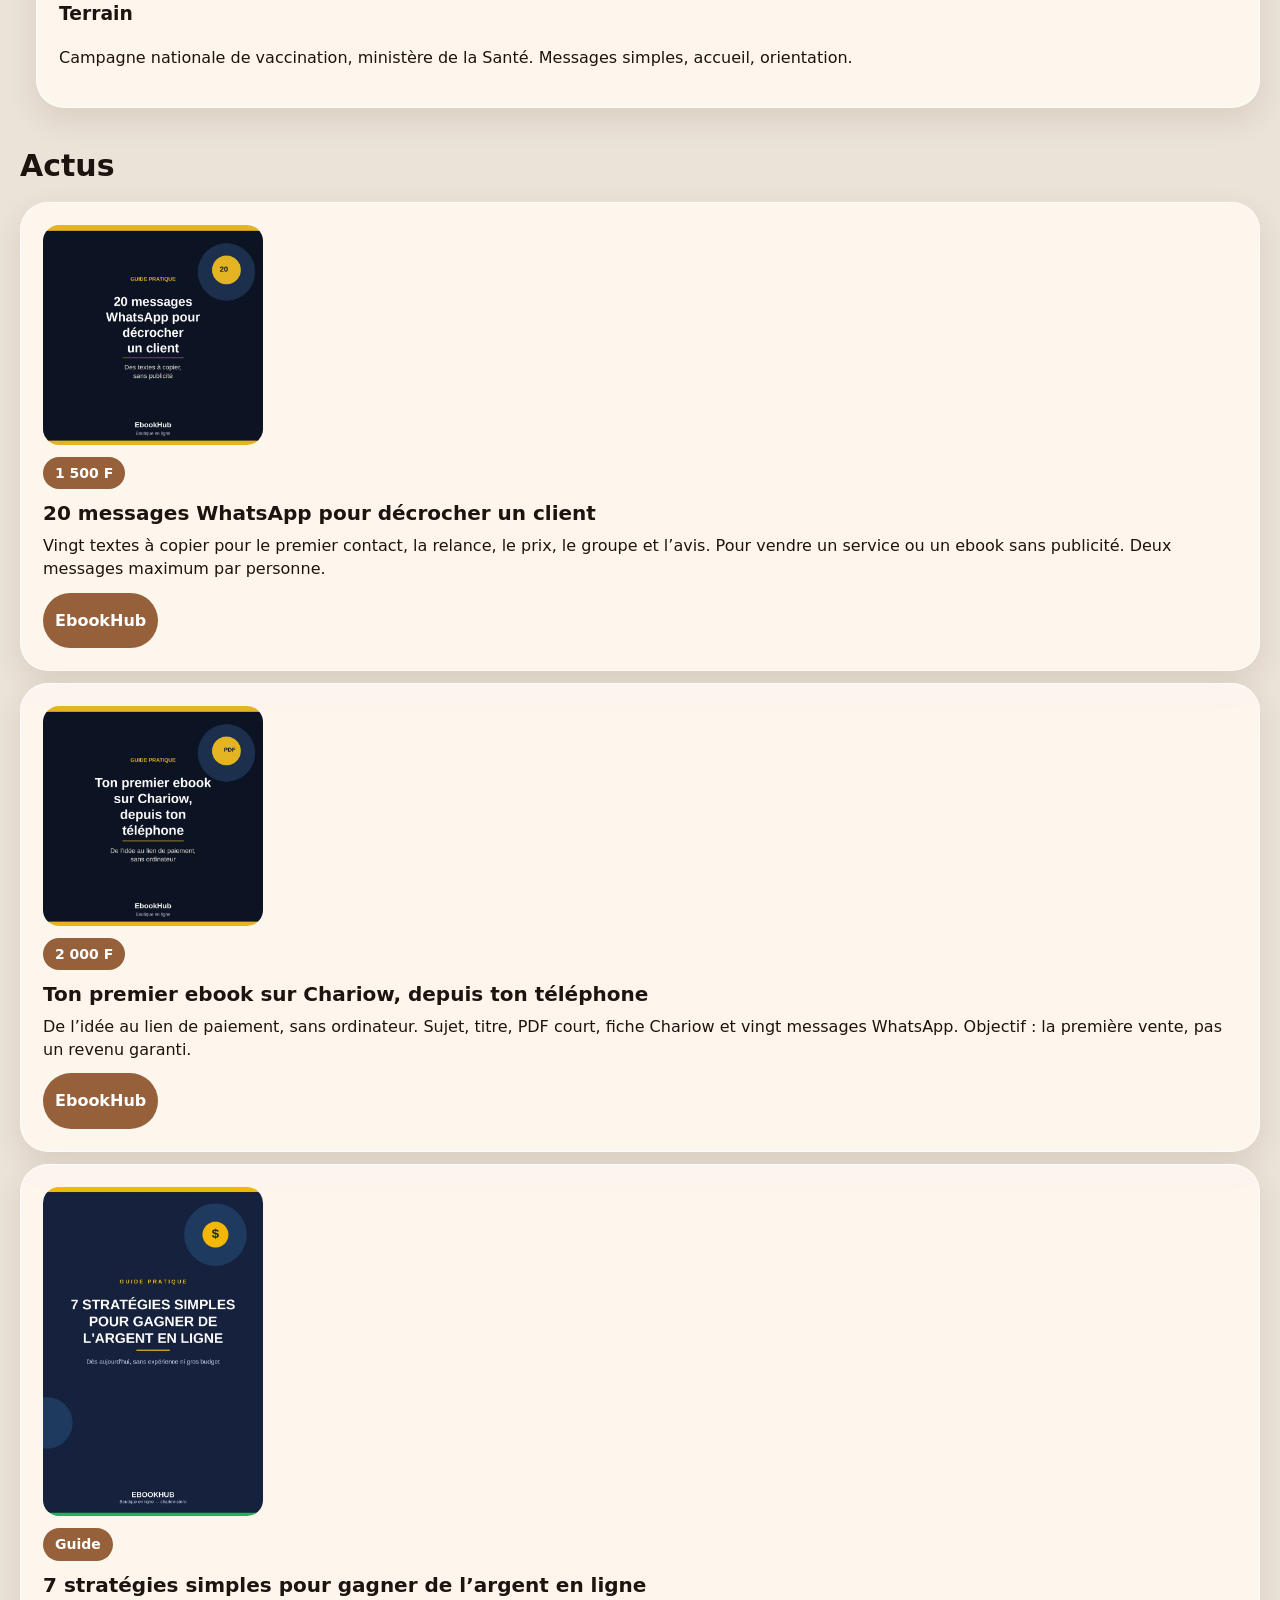
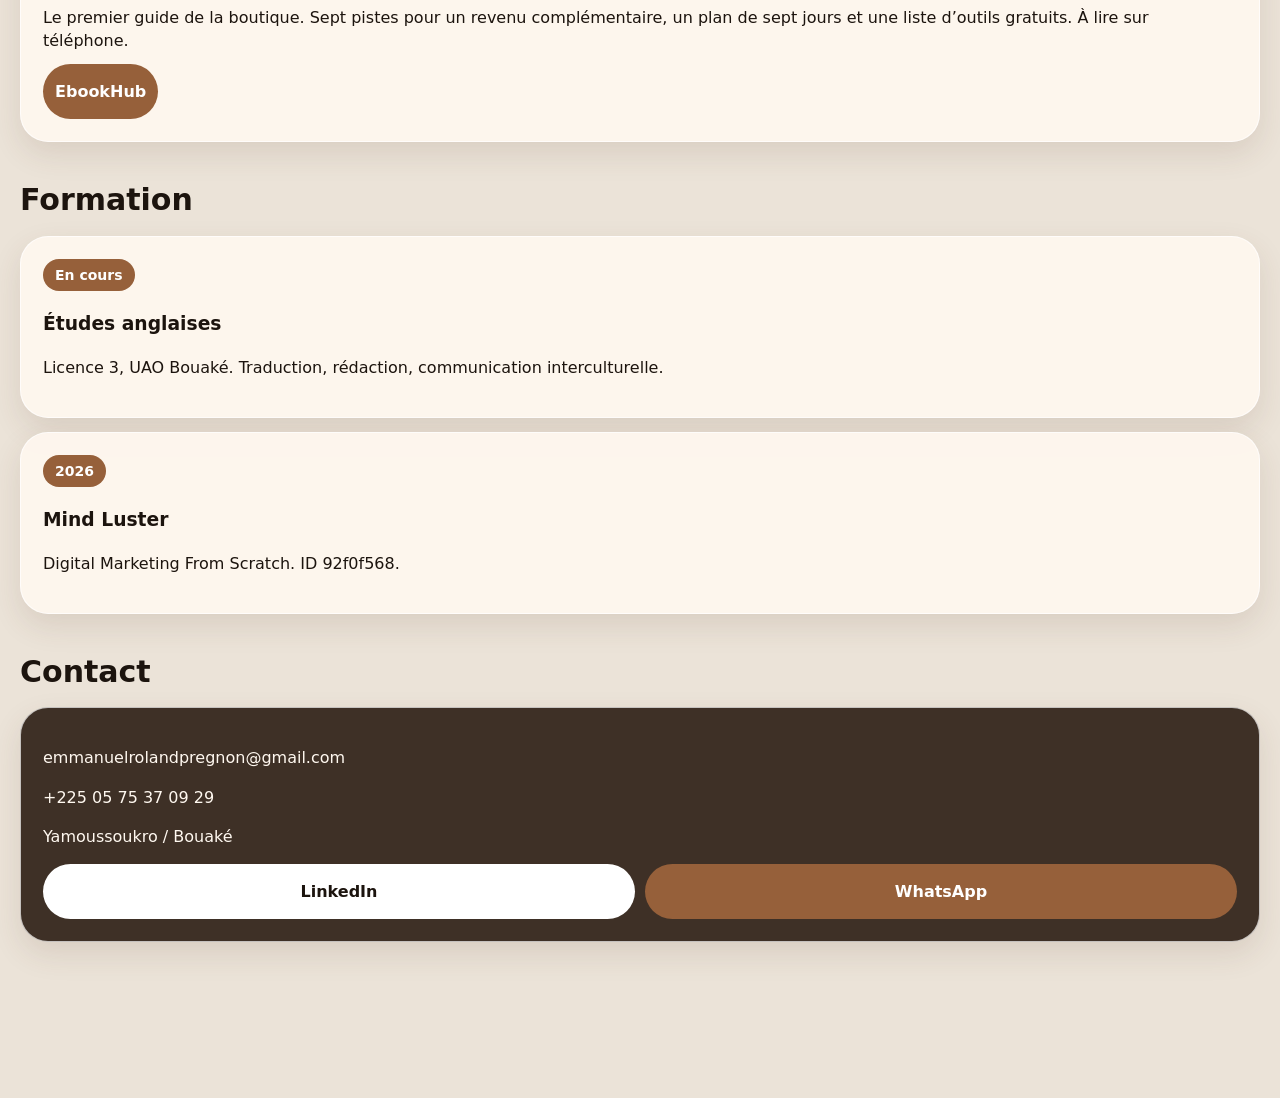
==== commit dc9aa001: "Add files via upload" ====
--- a/index.html
+++ b/index.html
@@ -1,11 +1,11 @@
 <!DOCTYPE html>
-<html lang="fr">
+<html lang="fr" data-lang="fr">
 <head>
 <meta charset="utf-8">
 <meta name="viewport" content="width=device-width, initial-scale=1">
-<title>Emmanuel-Roland Pregnon</title>
-<meta name="description" content="Étudiant en anglais, communication et marketing digital. Yamoussoukro.">
-<link rel="preload" as="image" href="media/hero.webp">
+<title>Emmanuel-Roland Pregnon | Communication et marketing digital</title>
+<meta name="description" content="Étudiant en anglais à Bouaké, basé à Yamoussoukro. Communication bilingue, marketing digital et EbookHub.">
+<meta name="theme-color" content="#96603a">
 <style>
 :root{--ink:#1c140e;--cream:#fff8f0;--paper:#ebe3d8;--copper:#96603a;--glass:rgba(255,248,240,.9)}
 *{box-sizing:border-box}
@@ -14,7 +14,7 @@
 img{max-width:100%;display:block}
 a{color:inherit}
 .hero{min-height:100svh;position:relative;display:flex;align-items:flex-end;padding:28px 20px 108px;color:var(--cream);overflow:hidden}
-.hero-bg{position:absolute;inset:0;background:url(media/hero.webp) center 20%/cover no-repeat;filter:blur(10px);transform:scale(1.08)}
+.hero-bg{position:absolute;inset:0;background:url([data-uri]) center 20%/cover no-repeat;filter:blur(10px);transform:scale(1.08)}
 .hero-bg:after{content:"";position:absolute;inset:0;background:linear-gradient(180deg,rgba(120,96,74,.35),rgba(90,70,54,.45))}
 .hero-inner{position:relative;z-index:1;width:100%}
 .mark{width:52px;height:52px;border-radius:16px;background:#fff;color:var(--ink);display:grid;place-items:center;font-weight:700}
@@ -41,18 +41,15 @@
 .stack{position:relative}
 .stack .card:nth-child(2){margin-top:-28px;margin-left:16px}
 .lang{position:absolute;top:18px;right:18px;z-index:2;background:#fff;color:var(--ink);border:0;border-radius:999px;padding:8px 12px;font-weight:750}
-[data-lang="en"] .fr,[data-lang="fr"] .en{display:none}
-@media (prefers-reduced-motion:no-preference){
-.rise{animation:rise .9s ease both}
-.d1{animation-delay:.15s}.d2{animation-delay:.4s}.d3{animation-delay:.7s}.d4{animation-delay:.95s}
-.kicker{animation:float 3.2s ease-in-out infinite}
-.word{animation:swap 9s infinite}
-.word:after{content:"";display:block;height:3px;width:0;background:var(--copper);animation:line .9s .8s ease both}
-@keyframes rise{from{opacity:0;transform:translateY(28px);filter:blur(6px)}to{opacity:1;transform:none;filter:none}}
-@keyframes float{50%{transform:translateY(-6px)}}
-@keyframes line{to{width:180px}}
-@keyframes swap{0%,28%{content:normal} }
-}
+.en{display:none}
+[data-lang="en"] .fr{display:none}
+[data-lang="en"] .en{display:inline}
+.news{display:flex;flex-direction:column;gap:12px}
+.news article{margin-top:0}
+.news h3{margin:10px 0 6px;font-size:20px}
+.news p{margin:0 0 12px}
+.news img{width:100%;max-width:220px;border-radius:16px;margin-bottom:12px}
+.price{font-weight:750}
 </style>
 </head>
 <body>
@@ -78,7 +75,7 @@
 <section id="apropos">
 <h2><span class="fr">À propos</span><span class="en">About</span></h2>
 <div class="about">
-<img src="media/portrait.webp" alt="Emmanuel-Roland Pregnon">
+<img src="[data-uri]" alt="Emmanuel-Roland Pregnon">
 <p><span class="fr">Pregnon Dimi Emmanuel-Roland. Licence 3 d’Études anglaises à l’Université Alassane Ouattara de Bouaké, basé à Yamoussoukro. Bilingue français-anglais, certifié en marketing digital. Je cherche un stage en communication bilingue et contenu digital, en Côte d’Ivoire ou à l’international, si possible en ONG ou en relations internationales.</span><span class="en">L3 English student at Alassane Ouattara University, Bouaké, based in Yamoussoukro. Bilingual in French and English, certified in digital marketing. Seeking an internship in bilingual communication and digital content, in Côte d’Ivoire or abroad, ideally with an NGO or in international relations.</span></p>
 </div>
 </section>
@@ -109,13 +106,30 @@
 </div>
 </section>
 <section id="hub">
-<h2>Hub</h2>
+<h2><span class="fr">Actus</span><span class="en">News</span></h2>
+<div class="news">
 <article class="card">
-<img src="media/cover.webp" alt="Guide pratique : 7 stratégies simples pour gagner de l'argent en ligne" style="width:160px;border-radius:12px">
-<h3>EbookHub</h3>
-<p><span class="fr">Guide pratique : 7 stratégies simples pour gagner de l’argent en ligne.</span><span class="en">Practical guide: 7 simple strategies to earn money online.</span></p>
+<img src="[data-uri]" alt="Couverture : 20 messages WhatsApp pour décrocher un client">
+<span class="tag">1 500 F</span>
+<h3>20 messages WhatsApp pour décrocher un client</h3>
+<p><span class="fr">Vingt textes à copier pour le premier contact, la relance, le prix, le groupe et l’avis. Pour vendre un service ou un ebook sans publicité. Deux messages maximum par personne.</span><span class="en">Twenty scripts to copy for the first contact, the follow-up, the price, the group post and the review. For selling a service or an ebook without ads. Two messages per person at most.</span></p>
 <a class="btn btn-copper" href="https://bfgwdjfx.mychariow.shop" style="display:inline-block">EbookHub</a>
 </article>
+<article class="card">
+<img src="[data-uri]" alt="Couverture : Ton premier ebook sur Chariow, depuis ton téléphone">
+<span class="tag">2 000 F</span>
+<h3>Ton premier ebook sur Chariow, depuis ton téléphone</h3>
+<p><span class="fr">De l’idée au lien de paiement, sans ordinateur. Sujet, titre, PDF court, fiche Chariow et vingt messages WhatsApp. Objectif : la première vente, pas un revenu garanti.</span><span class="en">From the idea to the payment link, without a computer. Topic, title, short PDF, Chariow page and twenty WhatsApp messages. Goal: the first sale, not a guaranteed income.</span></p>
+<a class="btn btn-copper" href="https://bfgwdjfx.mychariow.shop" style="display:inline-block">EbookHub</a>
+</article>
+<article class="card">
+<img src="[data-uri]" alt="Couverture : 7 stratégies simples pour gagner de l’argent en ligne">
+<span class="tag">Guide</span>
+<h3>7 stratégies simples pour gagner de l’argent en ligne</h3>
+<p><span class="fr">Le premier guide de la boutique. Sept pistes pour un revenu complémentaire, un plan de sept jours et une liste d’outils gratuits. À lire sur téléphone.</span><span class="en">The shop’s first guide. Seven paths to a side income, a seven-day plan and a list of free tools. Made to read on a phone.</span></p>
+<a class="btn btn-copper" href="https://bfgwdjfx.mychariow.shop" style="display:inline-block">EbookHub</a>
+</article>
+</div>
 </section>
 <section id="formation">
 <h2><span class="fr">Formation</span><span class="en">Education</span></h2>
@@ -138,9 +152,9 @@
 <nav class="nav">
 <a href="#accueil"><span class="fr">Accueil</span><span class="en">Home</span></a>
 <a href="#projets"><span class="fr">Projets</span><span class="en">Projects</span></a>
-<a href="#hub">Hub</a>
+<a href="#hub"><span class="fr">Actus</span><span class="en">News</span></a>
 <a href="#contact">Contact</a>
-<a class="go" href="#contact">></a>
+<a class="go" href="#hub">></a>
 </nav>
 <script>
 const words=["Communication","Marketing digital","Relations internationales"];
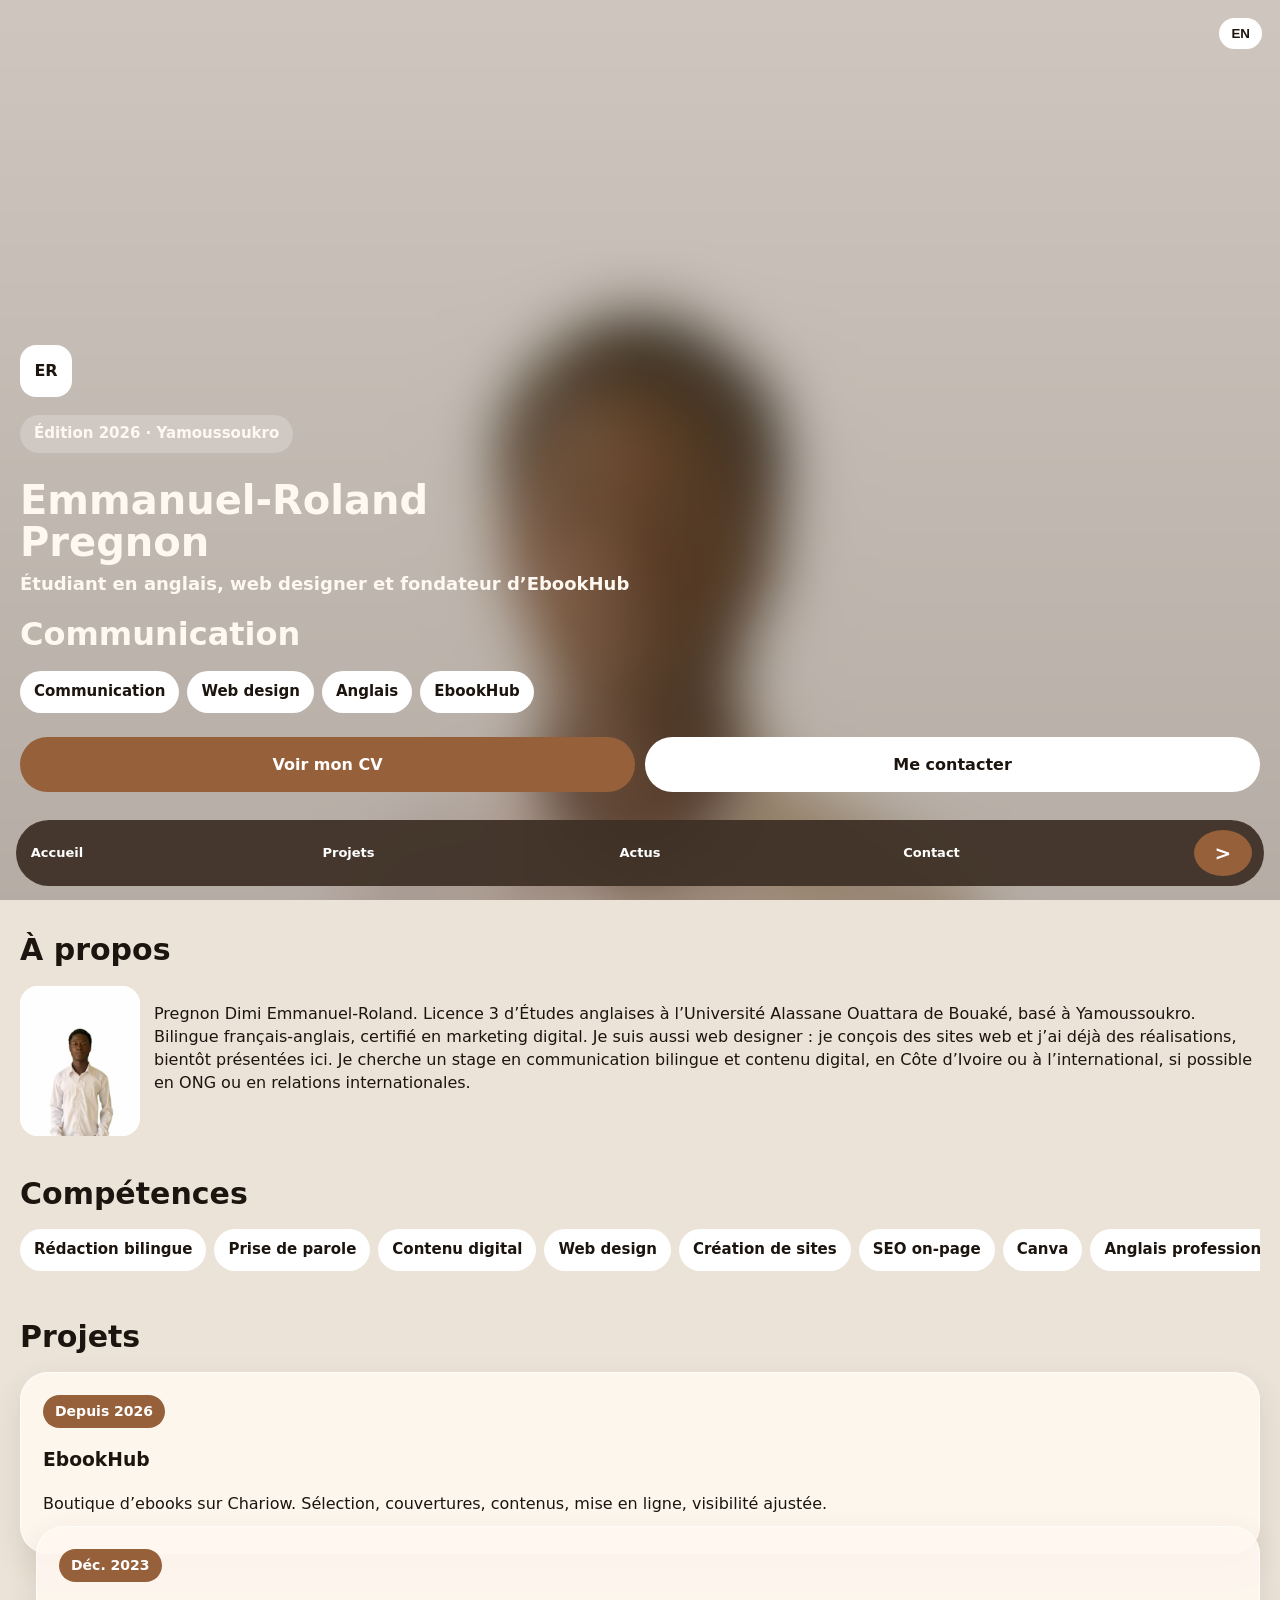
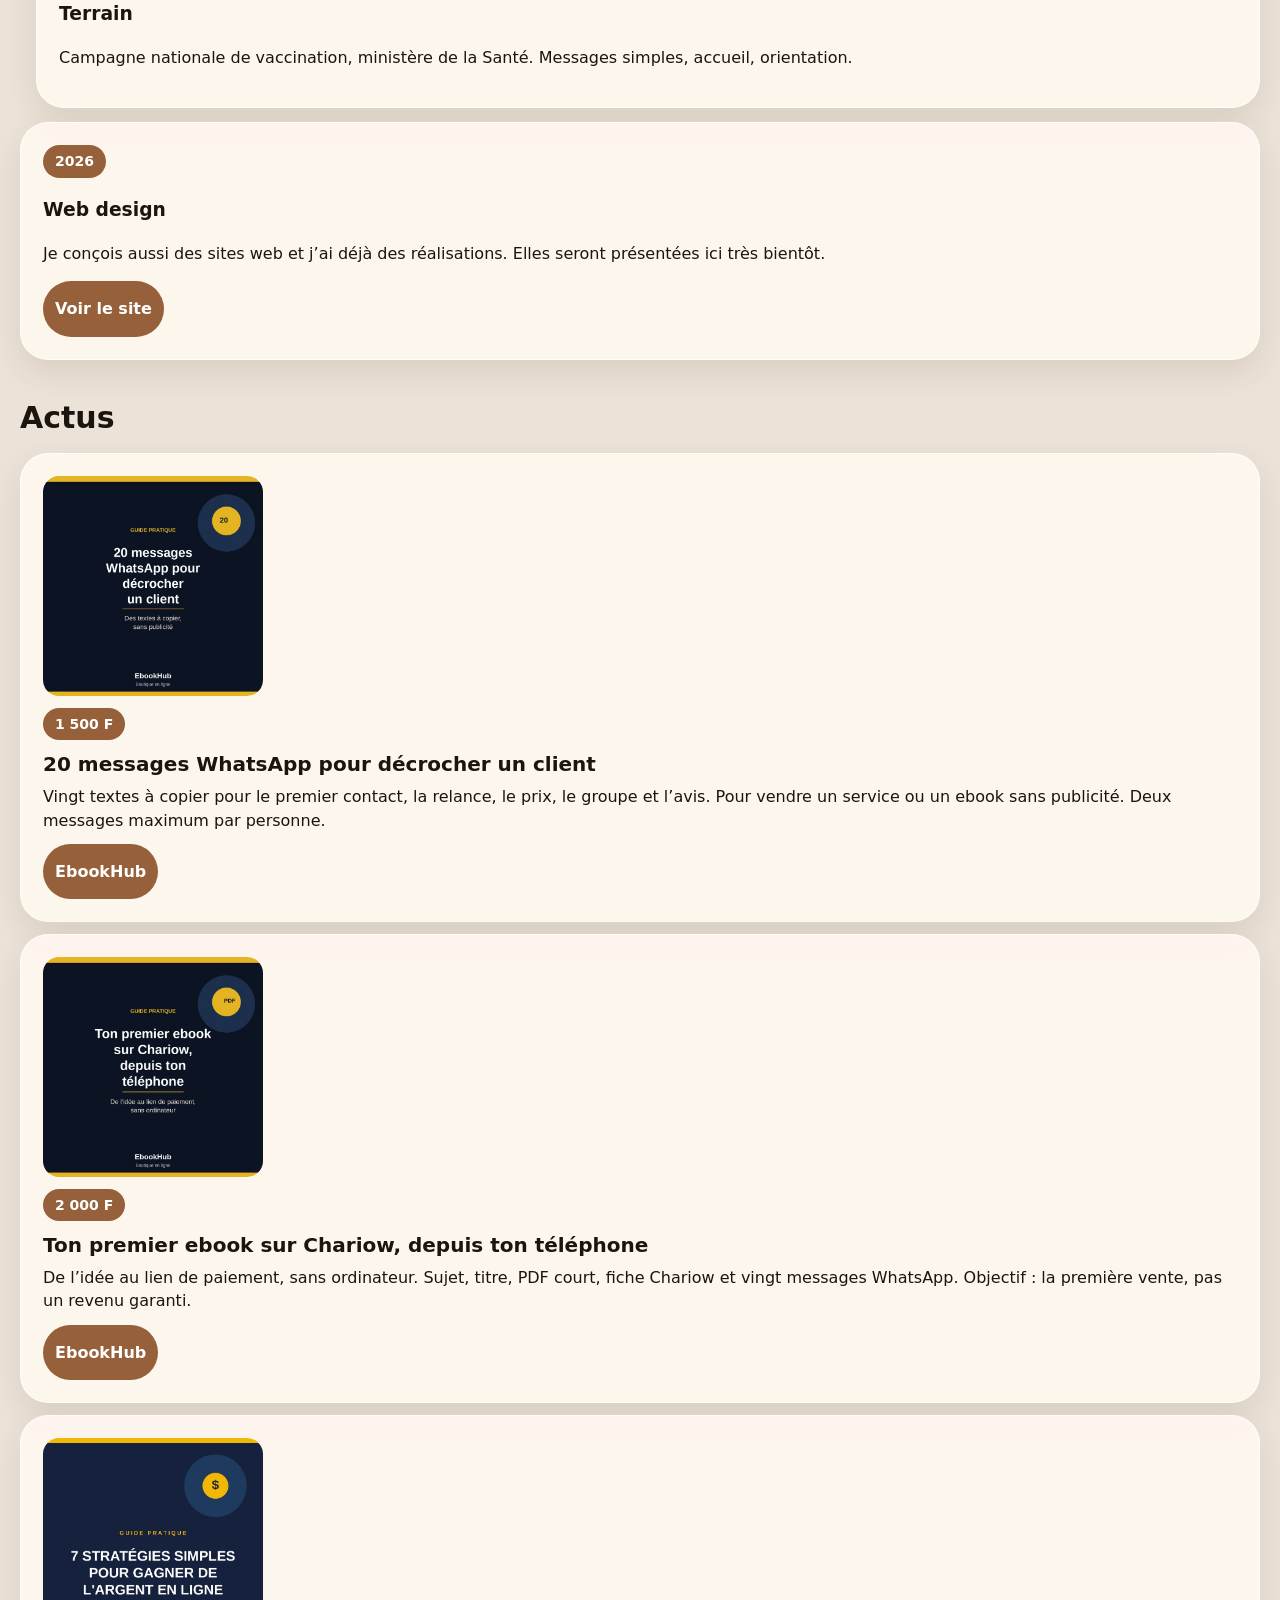
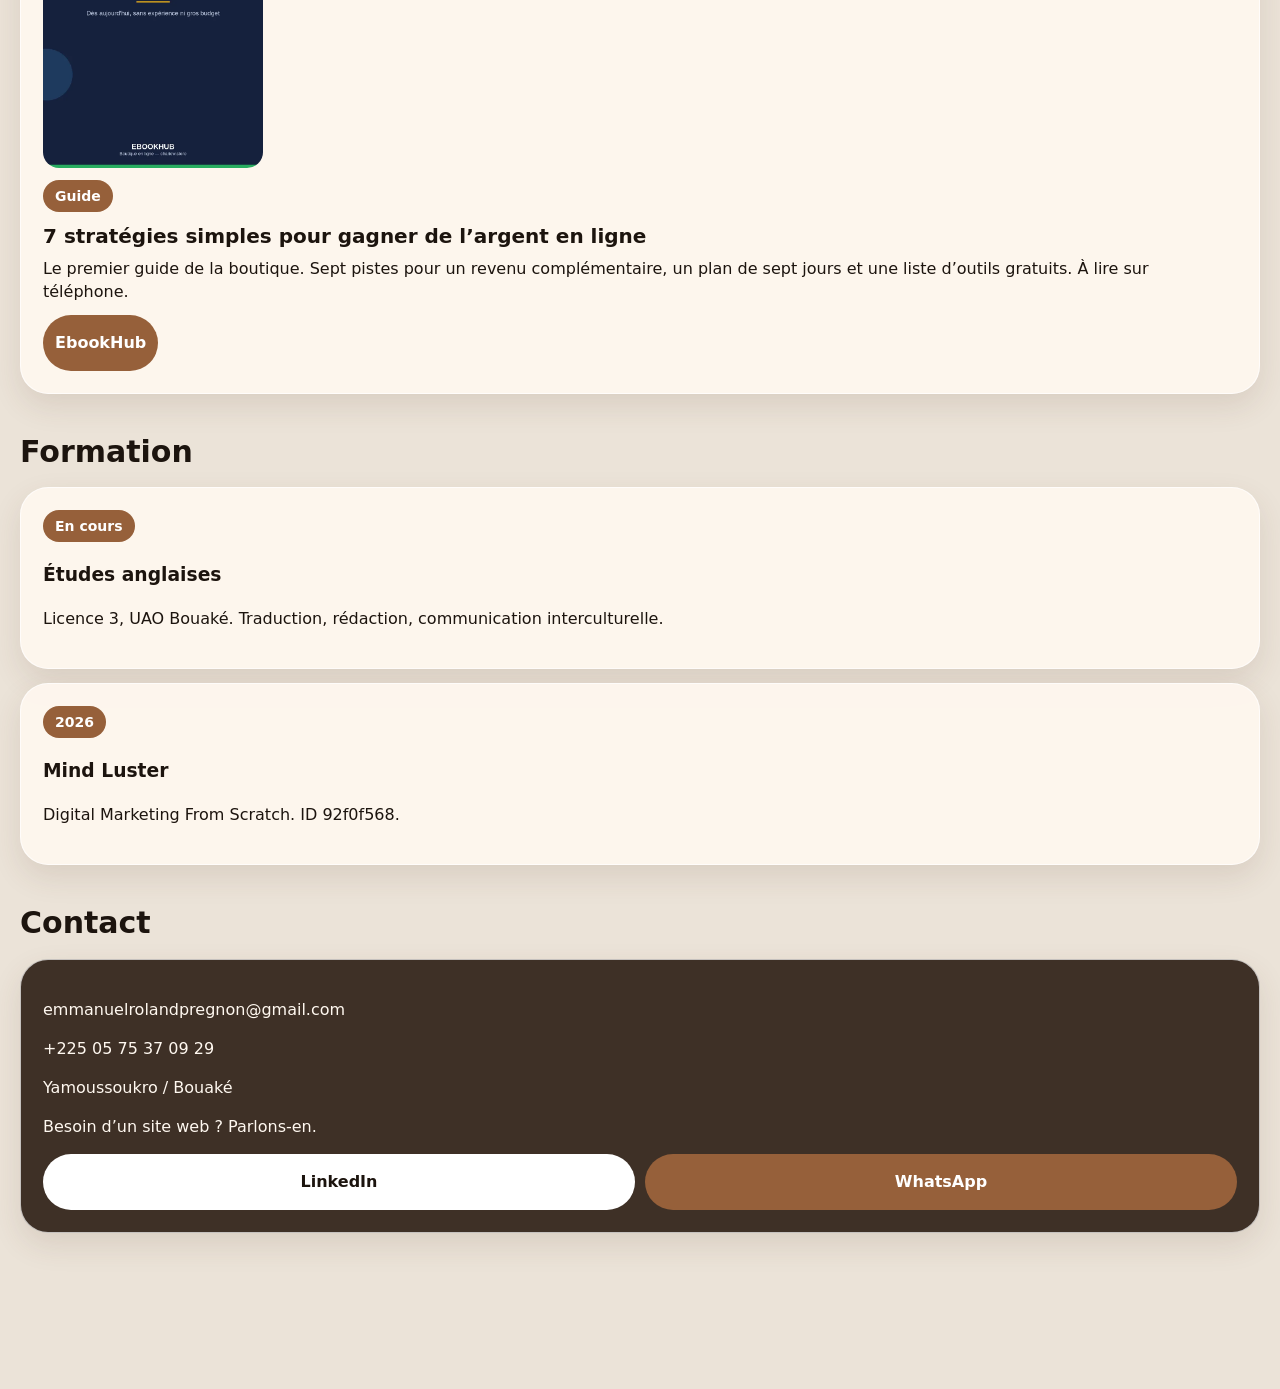
==== commit 3d0fc148: "Add files via upload" ====
--- a/index.html
+++ b/index.html
@@ -3,8 +3,8 @@
 <head>
 <meta charset="utf-8">
 <meta name="viewport" content="width=device-width, initial-scale=1">
-<title>Emmanuel-Roland Pregnon | Communication et marketing digital</title>
-<meta name="description" content="Étudiant en anglais à Bouaké, basé à Yamoussoukro. Communication bilingue, marketing digital et EbookHub.">
+<title>Emmanuel-Roland Pregnon | Communication, marketing digital et web design</title>
+<meta name="description" content="Étudiant en anglais à Bouaké, basé à Yamoussoukro. Communication bilingue, marketing digital, web design et EbookHub.">
 <meta name="theme-color" content="#96603a">
 <style>
 :root{--ink:#1c140e;--cream:#fff8f0;--paper:#ebe3d8;--copper:#96603a;--glass:rgba(255,248,240,.9)}
@@ -60,10 +60,10 @@
 <div class="mark">ER</div>
 <p class="kicker rise">Édition 2026 · Yamoussoukro</p>
 <h1 class="rise d1">Emmanuel-Roland<br>Pregnon</h1>
-<p class="sub rise d2"><span class="fr">Étudiant en anglais, fondateur d’EbookHub</span><span class="en">English student, founder of EbookHub</span></p>
+<p class="sub rise d2"><span class="fr">Étudiant en anglais, web designer et fondateur d’EbookHub</span><span class="en">English student, web designer and founder of EbookHub</span></p>
 <p class="word rise d3" id="word">Communication</p>
 <div class="chips rise d4">
-<span class="chip">Communication</span><span class="chip">Anglais</span><span class="chip">EbookHub</span>
+<span class="chip">Communication</span><span class="chip">Web design</span><span class="chip">Anglais</span><span class="chip">EbookHub</span>
 </div>
 <div class="actions">
 <a class="btn btn-copper" href="cv.pdf">Voir mon CV</a>
@@ -76,7 +76,7 @@
 <h2><span class="fr">À propos</span><span class="en">About</span></h2>
 <div class="about">
 <img src="[data-uri]" alt="Emmanuel-Roland Pregnon">
-<p><span class="fr">Pregnon Dimi Emmanuel-Roland. Licence 3 d’Études anglaises à l’Université Alassane Ouattara de Bouaké, basé à Yamoussoukro. Bilingue français-anglais, certifié en marketing digital. Je cherche un stage en communication bilingue et contenu digital, en Côte d’Ivoire ou à l’international, si possible en ONG ou en relations internationales.</span><span class="en">L3 English student at Alassane Ouattara University, Bouaké, based in Yamoussoukro. Bilingual in French and English, certified in digital marketing. Seeking an internship in bilingual communication and digital content, in Côte d’Ivoire or abroad, ideally with an NGO or in international relations.</span></p>
+<p><span class="fr">Pregnon Dimi Emmanuel-Roland. Licence 3 d’Études anglaises à l’Université Alassane Ouattara de Bouaké, basé à Yamoussoukro. Bilingue français-anglais, certifié en marketing digital. Je suis aussi web designer : je conçois des sites web et j’ai déjà des réalisations, bientôt présentées ici. Je cherche un stage en communication bilingue et contenu digital, en Côte d’Ivoire ou à l’international, si possible en ONG ou en relations internationales.</span><span class="en">L3 English student at Alassane Ouattara University, Bouaké, based in Yamoussoukro. Bilingual in French and English, certified in digital marketing. I am also a web designer: I build websites and already have projects, soon to be shown here. Seeking an internship in bilingual communication and digital content, in Côte d’Ivoire or abroad, ideally with an NGO or in international relations.</span></p>
 </div>
 </section>
 <section id="competences">
@@ -85,6 +85,8 @@
 <span class="chip"><span class="fr">Rédaction bilingue</span><span class="en">Bilingual writing</span></span>
 <span class="chip"><span class="fr">Prise de parole</span><span class="en">Public speaking</span></span>
 <span class="chip"><span class="fr">Contenu digital</span><span class="en">Digital content</span></span>
+<span class="chip">Web design</span>
+<span class="chip"><span class="fr">Création de sites</span><span class="en">Website building</span></span>
 <span class="chip">SEO on-page</span>
 <span class="chip">Canva</span>
 <span class="chip"><span class="fr">Anglais professionnel</span><span class="en">Professional English</span></span>
@@ -102,6 +104,12 @@
 <span class="tag"><span class="fr">Déc. 2023</span><span class="en">Dec. 2023</span></span>
 <h3><span class="fr">Terrain</span><span class="en">Field work</span></h3>
 <p><span class="fr">Campagne nationale de vaccination, ministère de la Santé. Messages simples, accueil, orientation.</span><span class="en">National vaccination campaign, Ministry of Health. Simple messages, welcome, and guidance.</span></p>
+</article>
+<article class="card">
+<span class="tag">2026</span>
+<h3>Web design</h3>
+<p><span class="fr">Je conçois aussi des sites web et j’ai déjà des réalisations. Elles seront présentées ici très bientôt.</span><span class="en">I also design websites and already have projects. They will be showcased here very soon.</span></p>
+<a class="btn btn-copper" href="https://emmanuelrolandpregnon-design.github.io/er-digital-/" style="display:inline-block"><span class="fr">Voir le site</span><span class="en">Visit the site</span></a>
 </article>
 </div>
 </section>
@@ -142,6 +150,7 @@
 <p>emmanuelrolandpregnon@gmail.com</p>
 <p>+225 05 75 37 09 29</p>
 <p>Yamoussoukro / Bouaké</p>
+<p><span class="fr">Besoin d’un site web ? Parlons-en.</span><span class="en">Need a website? Let’s talk.</span></p>
 <div class="actions">
 <a class="btn btn-white" href="https://www.linkedin.com/in/emmanuel-roland-pregnon-a25211440">LinkedIn</a>
 <a class="btn btn-copper" href="https://wa.me/2250575370929">WhatsApp</a>
@@ -157,7 +166,7 @@
 <a class="go" href="#hub">></a>
 </nav>
 <script>
-const words=["Communication","Marketing digital","Relations internationales"];
+const words=["Communication","Marketing digital","Web design","Relations internationales"];
 let i=0;
 const el=document.getElementById("word");
 if(!matchMedia("(prefers-reduced-motion: reduce)").matches){
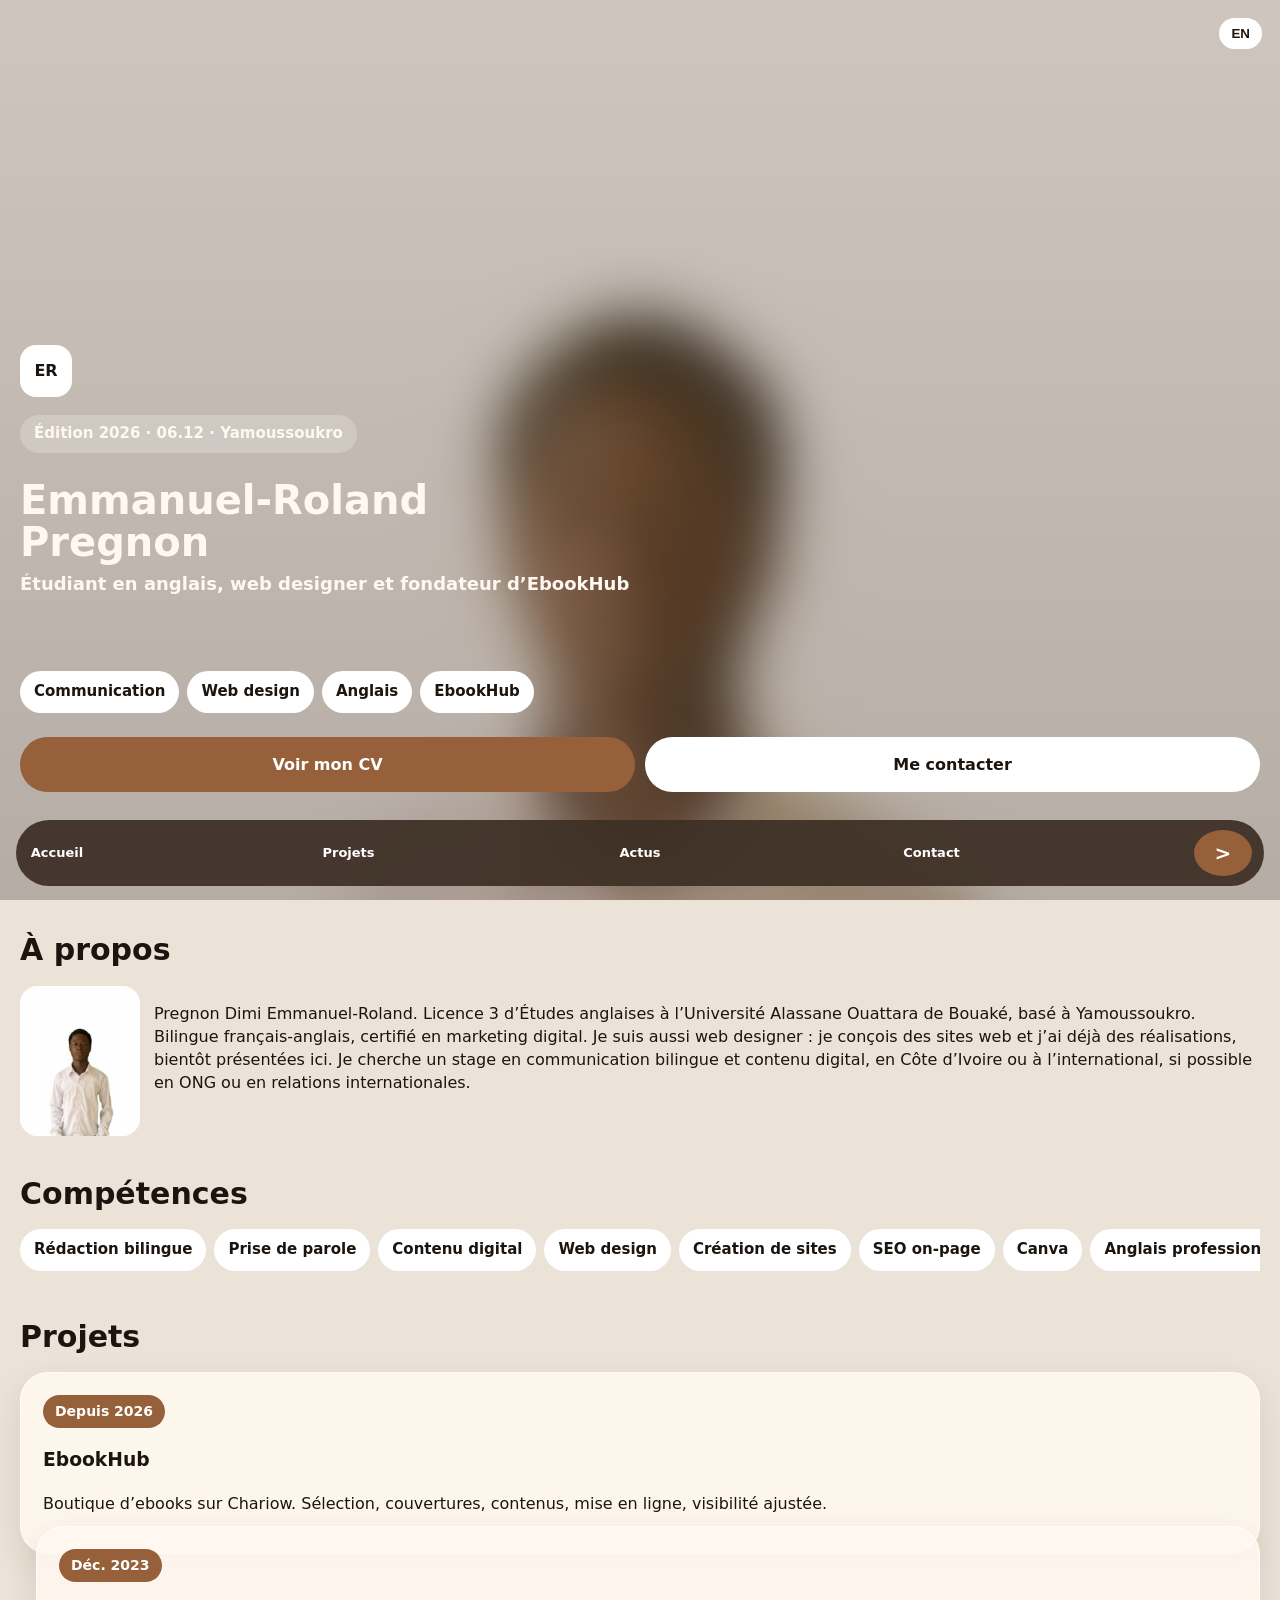
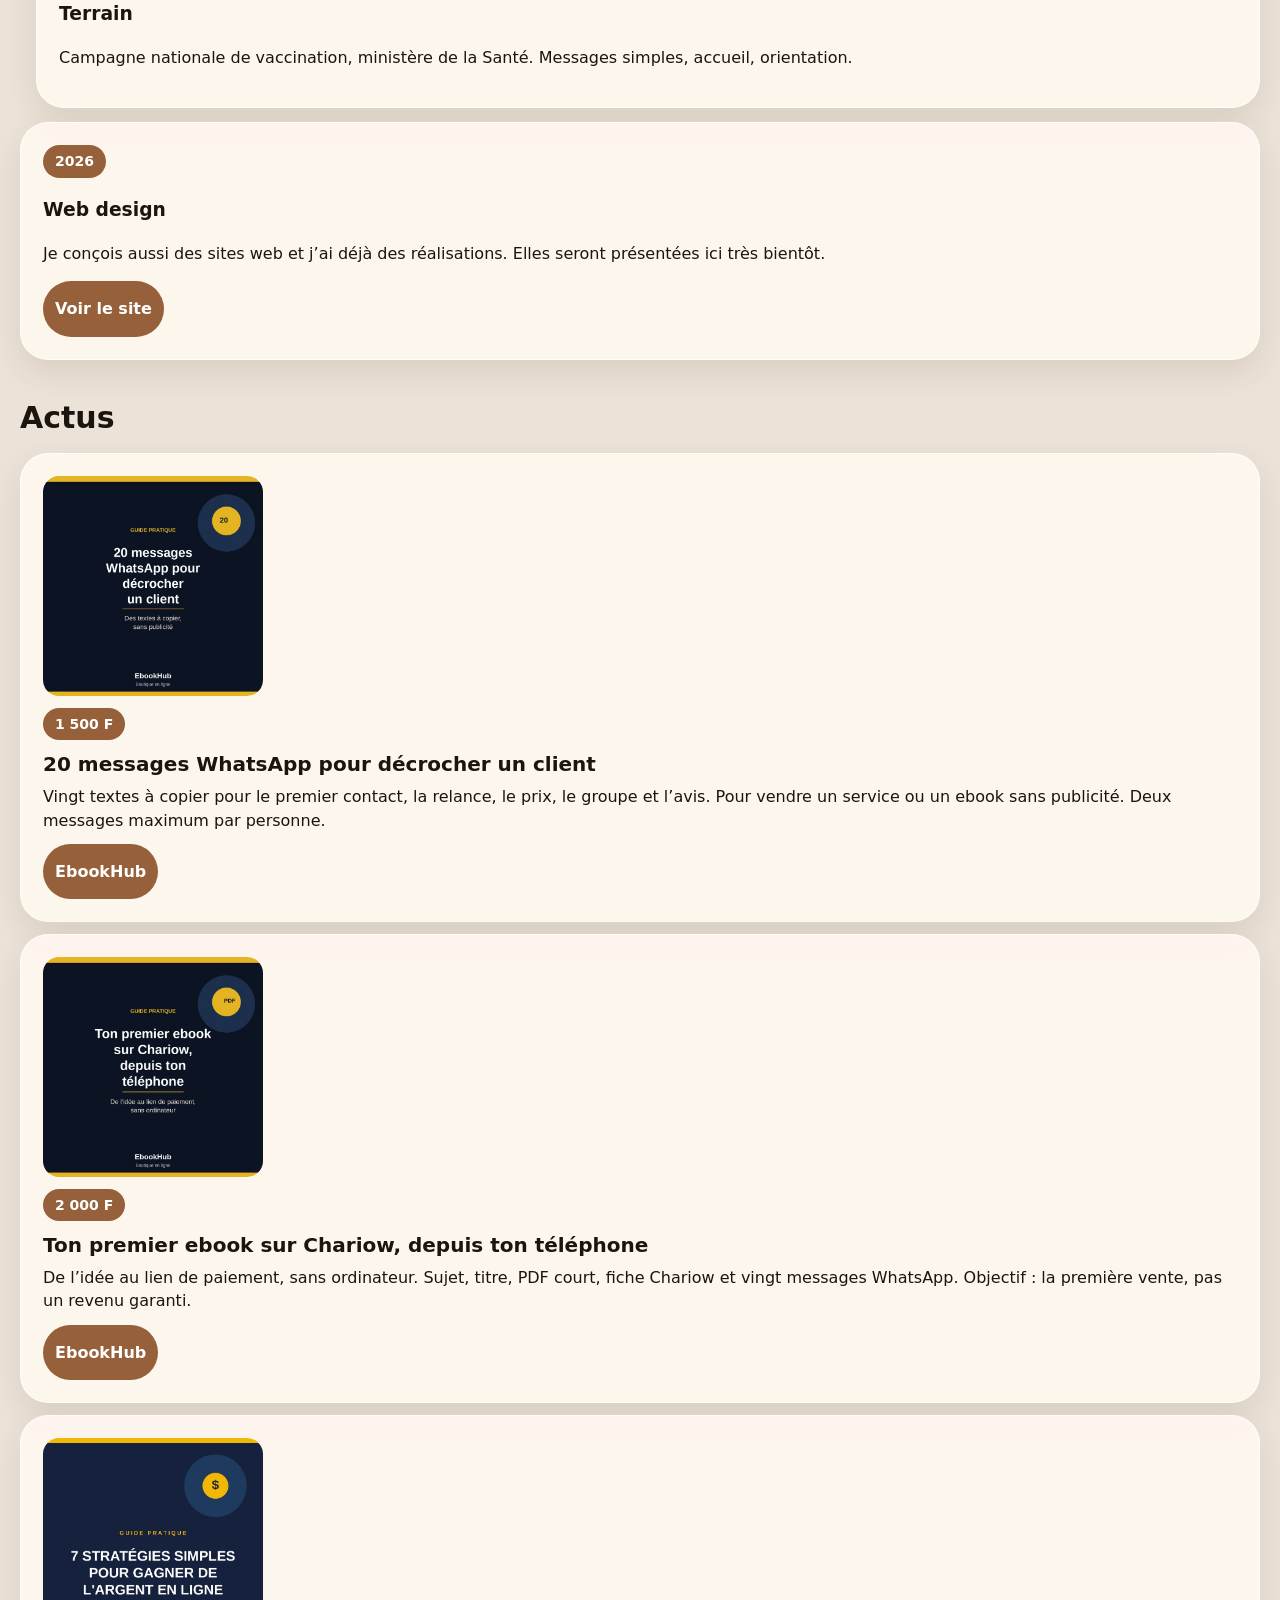
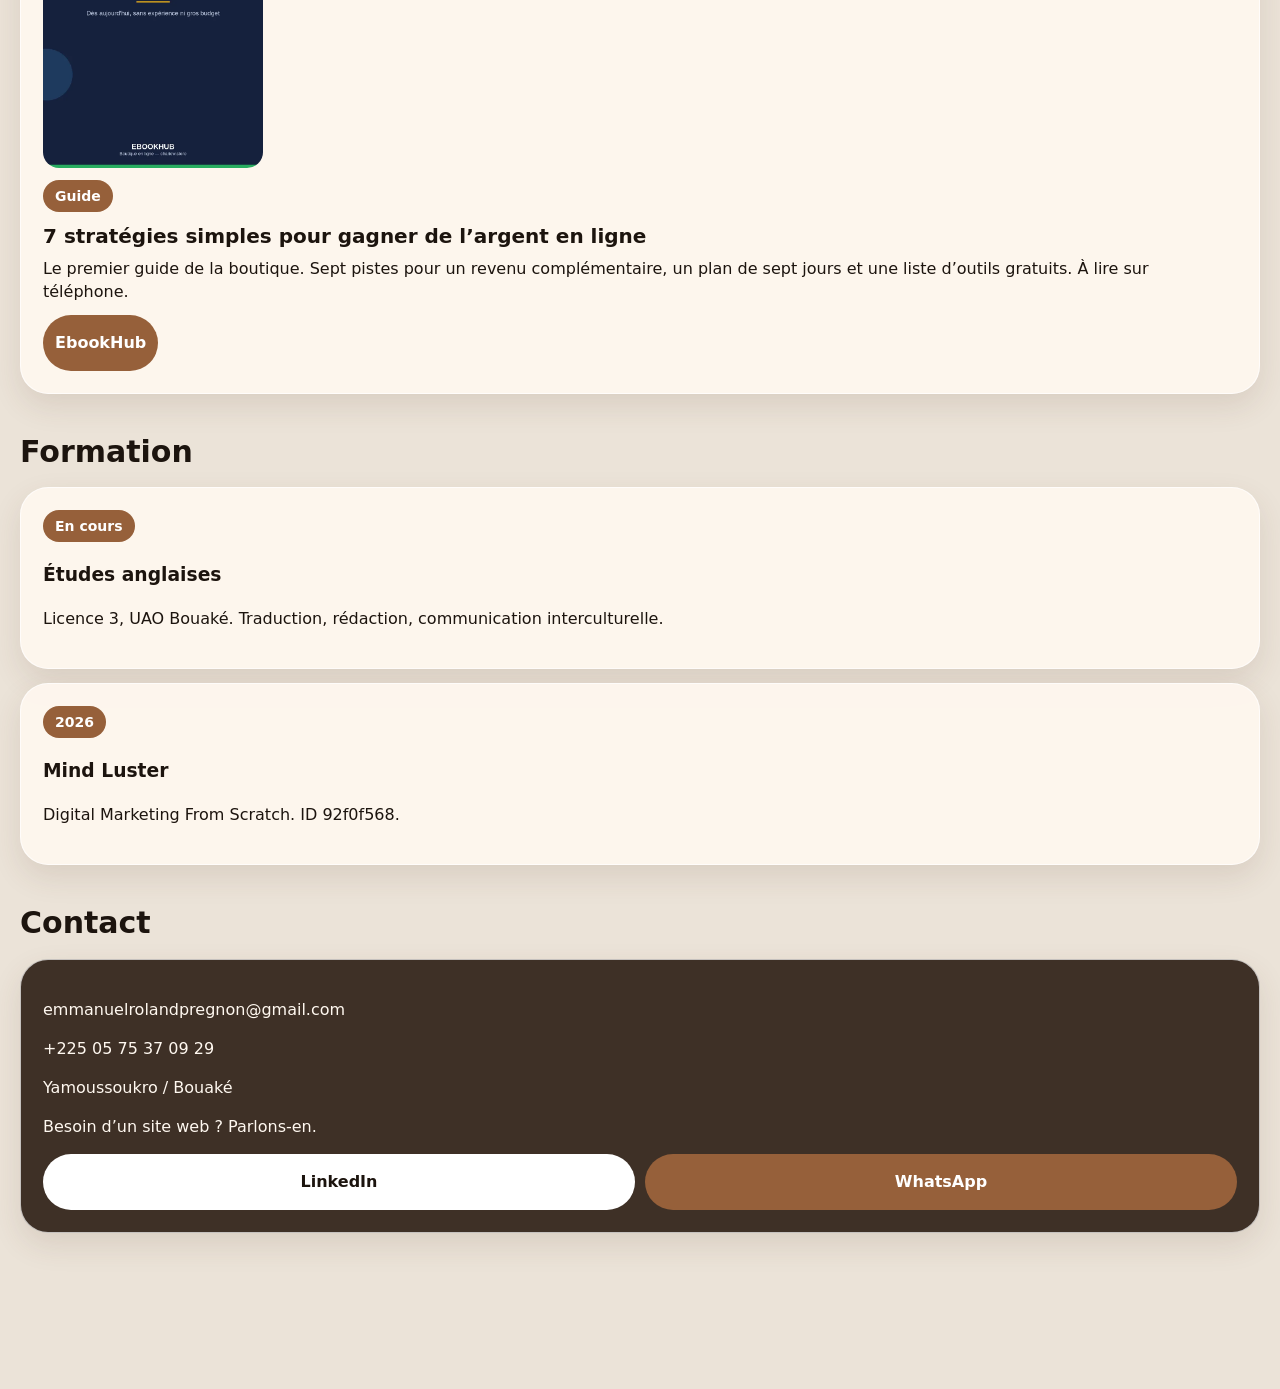
==== commit ff85b19a: "Ajoute la date automatique JJ.MM dans le bandeau" ====
--- a/index.html
+++ b/index.html
@@ -58,7 +58,7 @@
 <div class="hero-bg"></div>
 <div class="hero-inner">
 <div class="mark">ER</div>
-<p class="kicker rise">Édition 2026 · Yamoussoukro</p>
+<p class="kicker rise">Édition 2026 · <span id="currentDate">07.10</span> · Yamoussoukro</p>
 <h1 class="rise d1">Emmanuel-Roland<br>Pregnon</h1>
 <p class="sub rise d2"><span class="fr">Étudiant en anglais, web designer et fondateur d’EbookHub</span><span class="en">English student, web designer and founder of EbookHub</span></p>
 <p class="word rise d3" id="word">Communication</p>
@@ -178,6 +178,15 @@
 document.documentElement.lang=en?"fr":"en";
 document.getElementById("lang").textContent=en?"EN":"FR";
 };
+
+// Mise à jour automatique de la date au format JJ.MM
+(function() {
+  const now = new Date();
+  const day = String(now.getDate()).padStart(2, '0');
+  const month = String(now.getMonth() + 1).padStart(2, '0');
+  const dateEl = document.getElementById('currentDate');
+  if (dateEl) dateEl.textContent = day + '.' + month;
+})();
 </script>
 </body>
 </html>
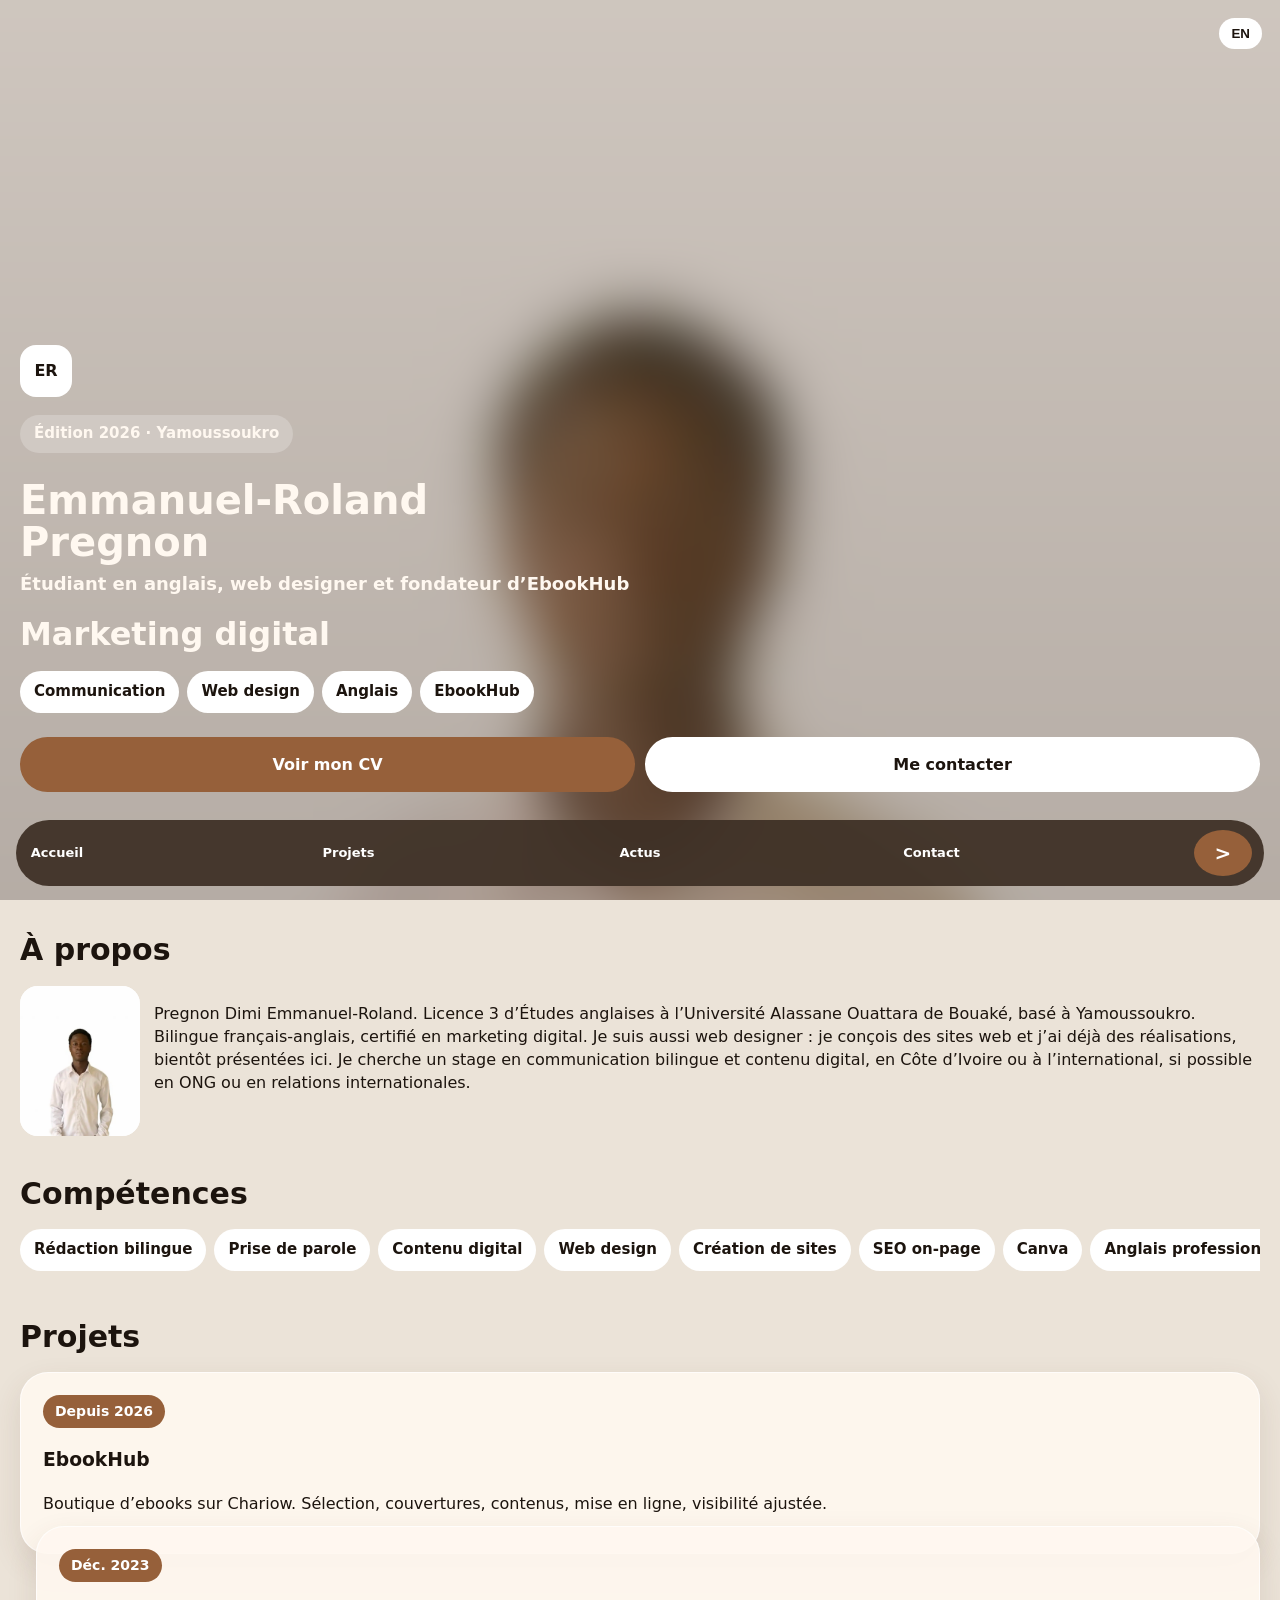
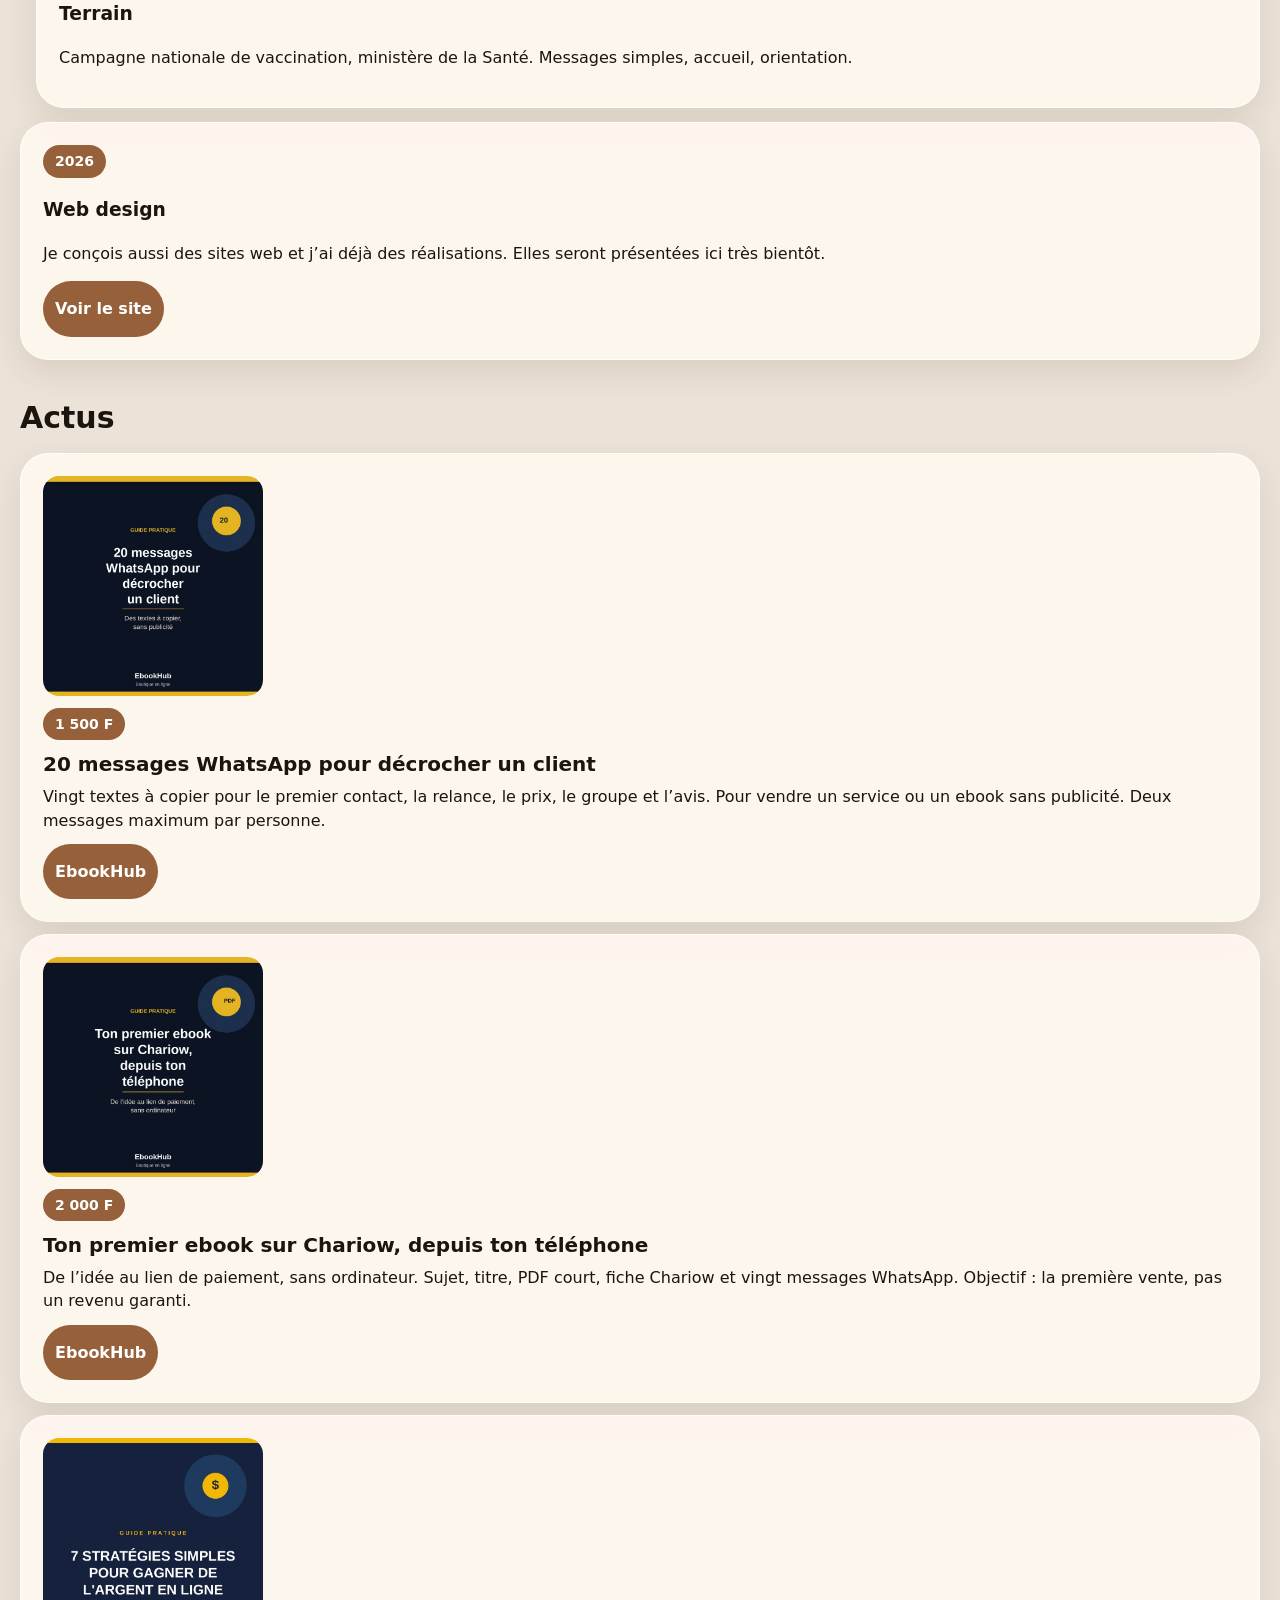
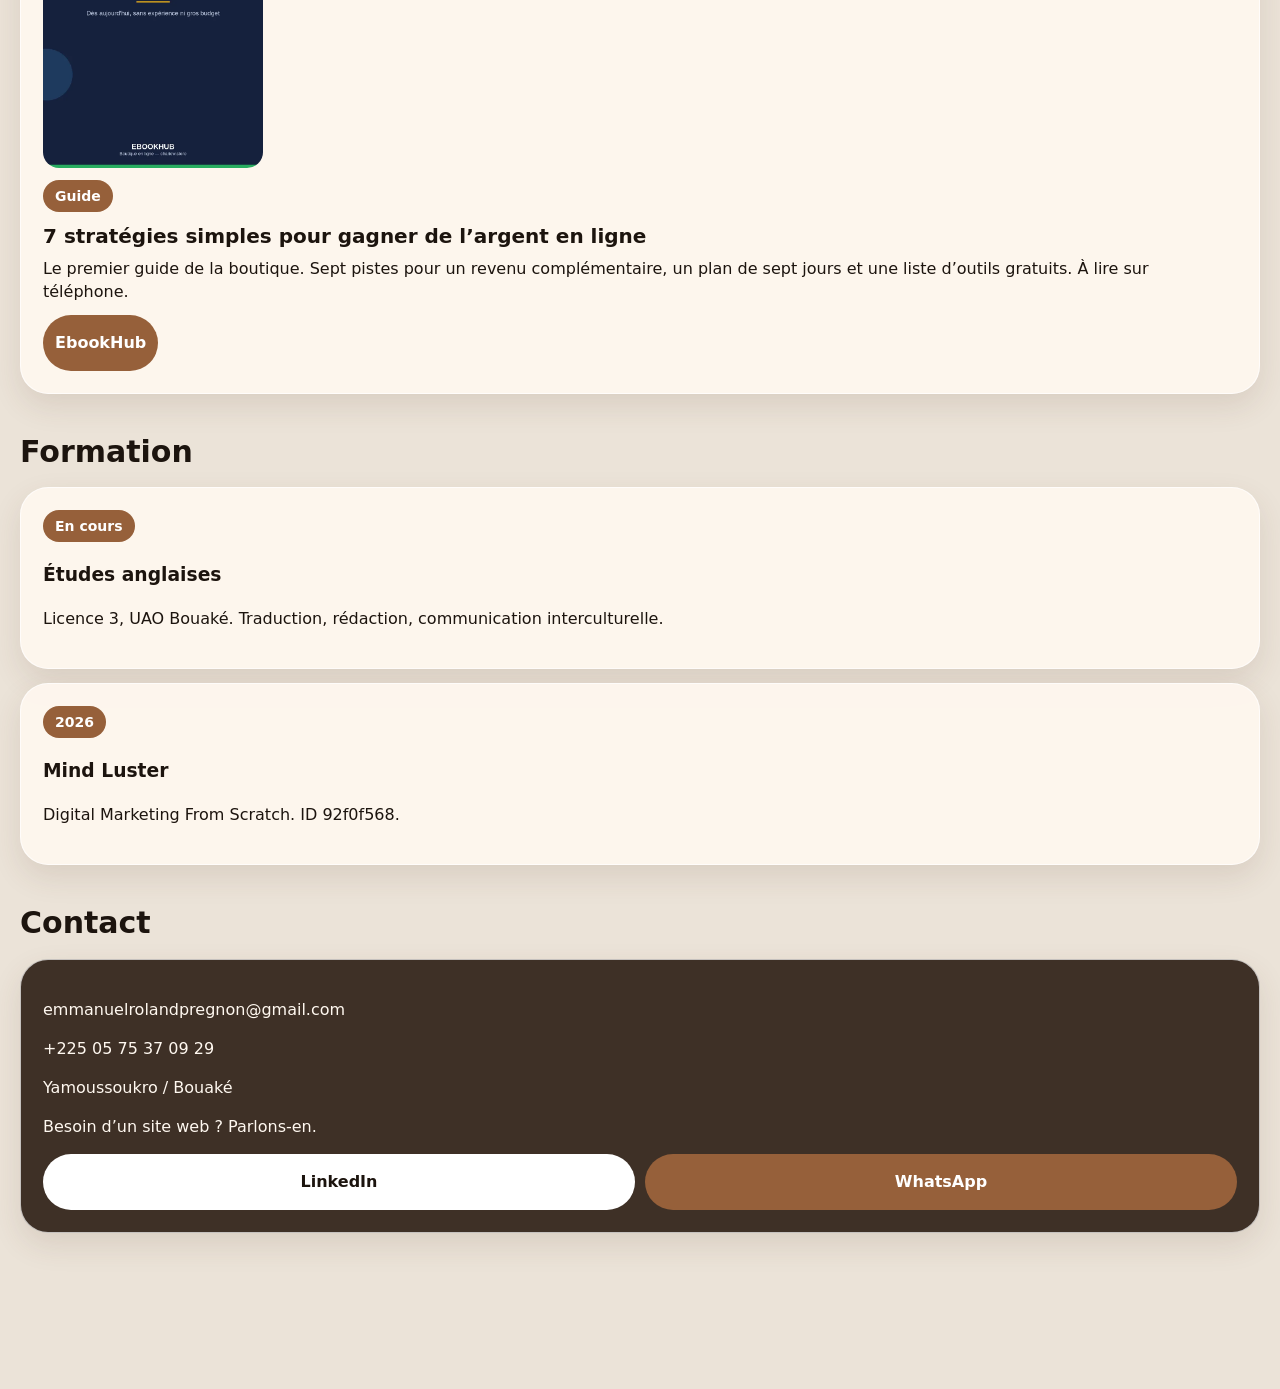
==== commit 985ad91b: "Revert: retire la date ajoutée sans validation" ====
--- a/index.html
+++ b/index.html
@@ -58,7 +58,7 @@
 <div class="hero-bg"></div>
 <div class="hero-inner">
 <div class="mark">ER</div>
-<p class="kicker rise">Édition 2026 · <span id="currentDate">07.10</span> · Yamoussoukro</p>
+<p class="kicker rise">Édition 2026 · Yamoussoukro</p>
 <h1 class="rise d1">Emmanuel-Roland<br>Pregnon</h1>
 <p class="sub rise d2"><span class="fr">Étudiant en anglais, web designer et fondateur d’EbookHub</span><span class="en">English student, web designer and founder of EbookHub</span></p>
 <p class="word rise d3" id="word">Communication</p>
@@ -178,15 +178,6 @@
 document.documentElement.lang=en?"fr":"en";
 document.getElementById("lang").textContent=en?"EN":"FR";
 };
-
-// Mise à jour automatique de la date au format JJ.MM
-(function() {
-  const now = new Date();
-  const day = String(now.getDate()).padStart(2, '0');
-  const month = String(now.getMonth() + 1).padStart(2, '0');
-  const dateEl = document.getElementById('currentDate');
-  if (dateEl) dateEl.textContent = day + '.' + month;
-})();
 </script>
 </body>
 </html>
